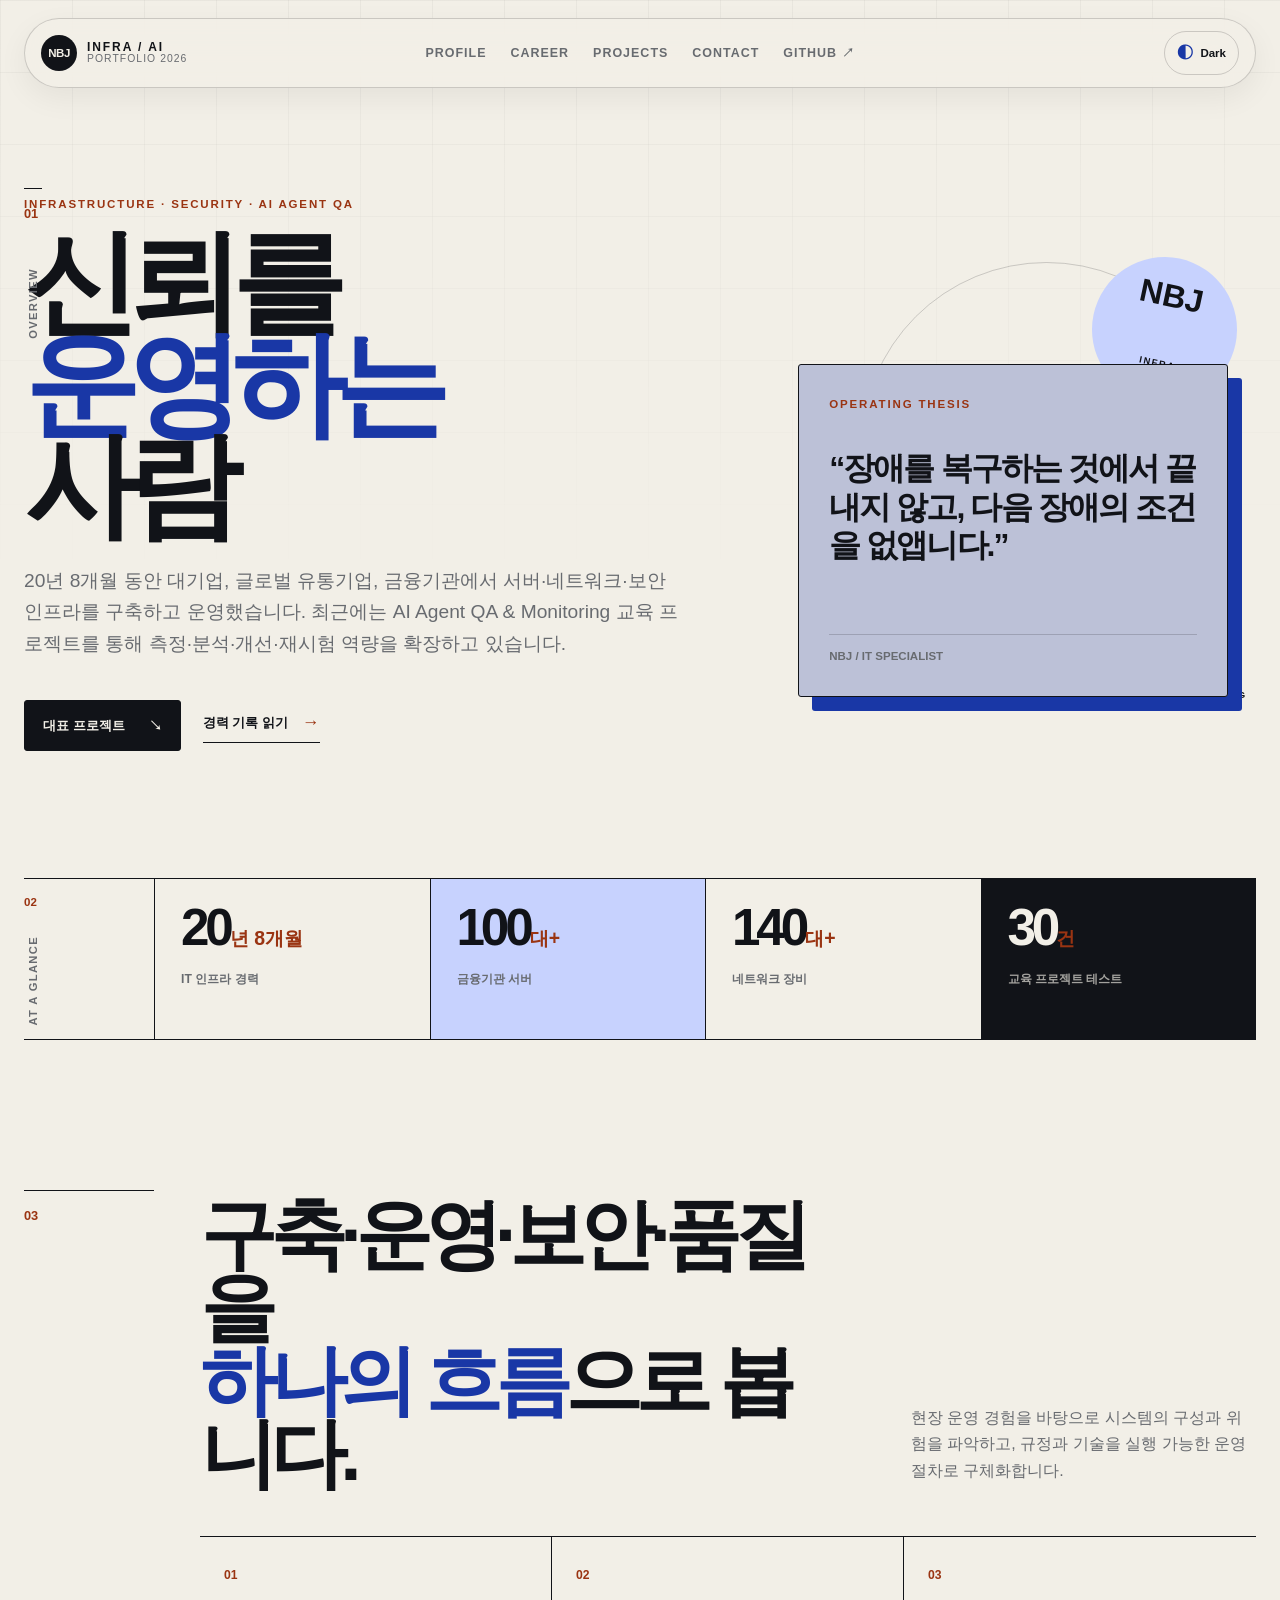
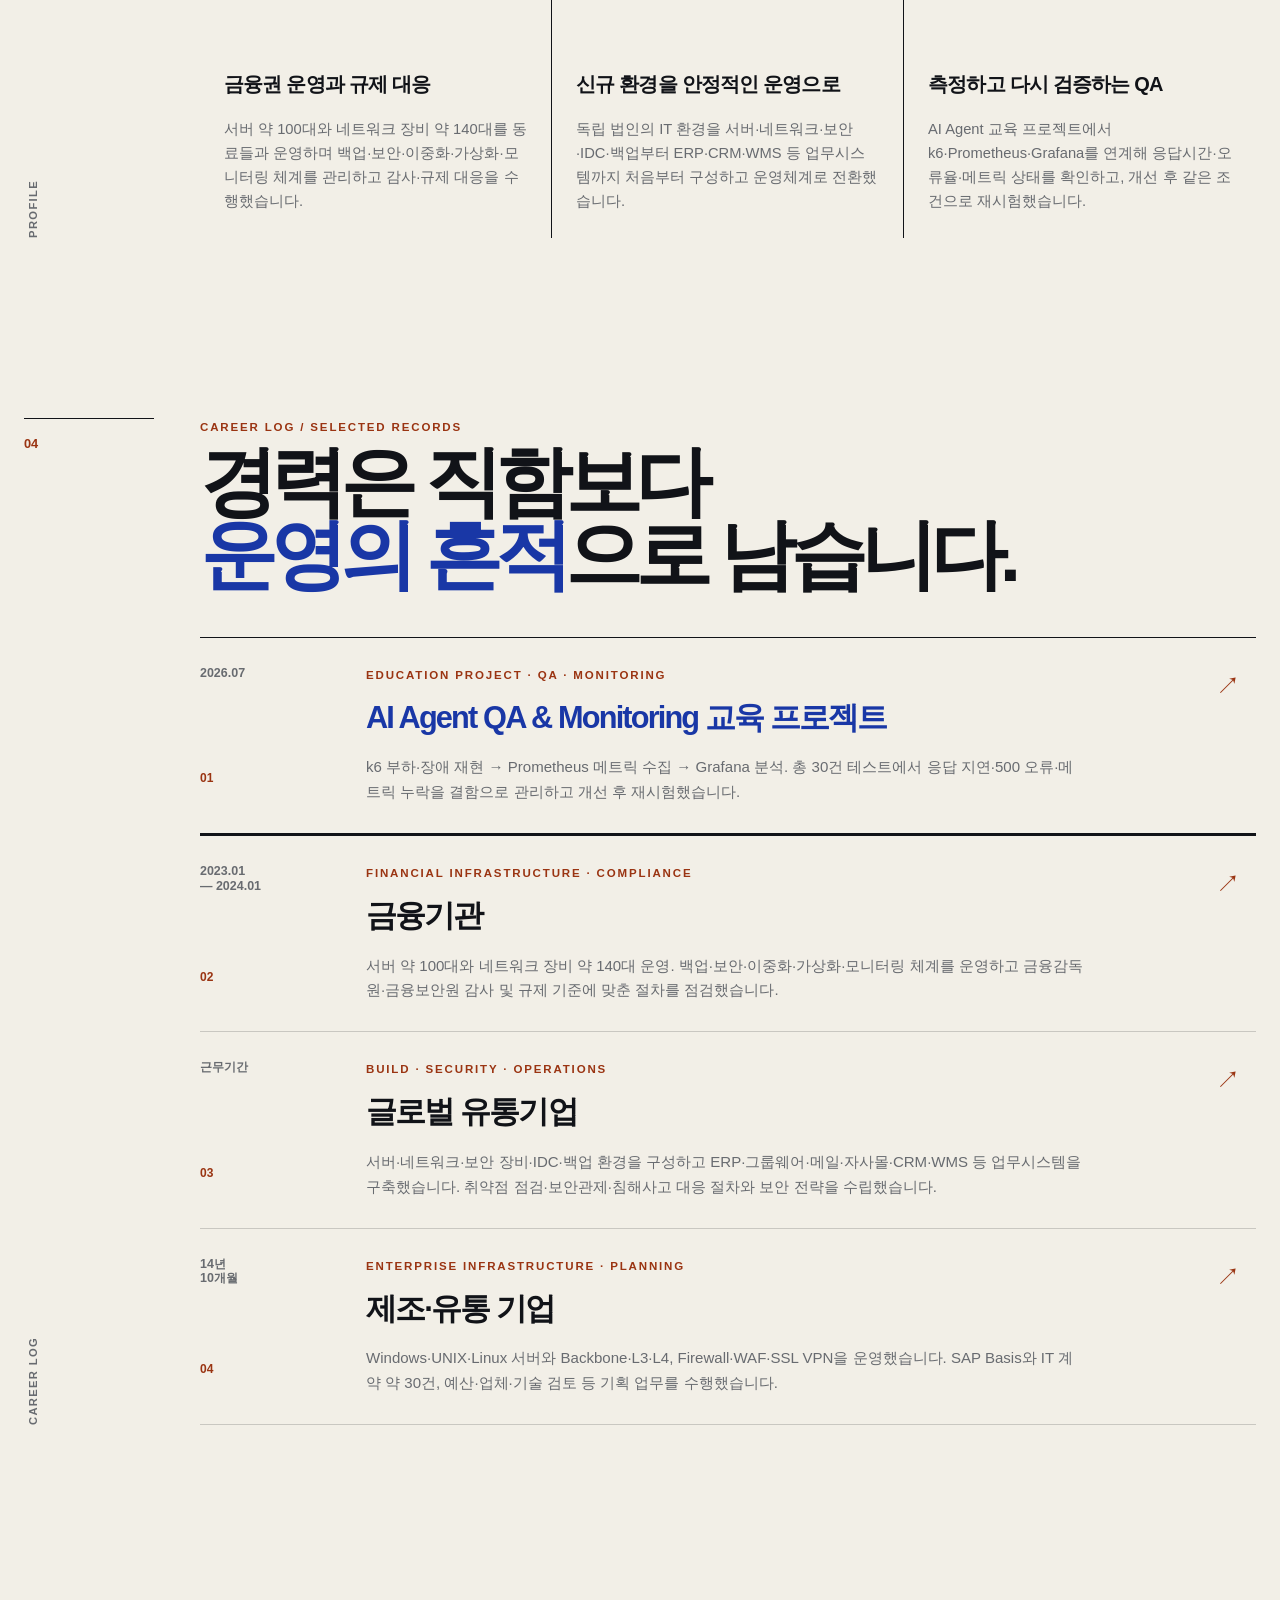
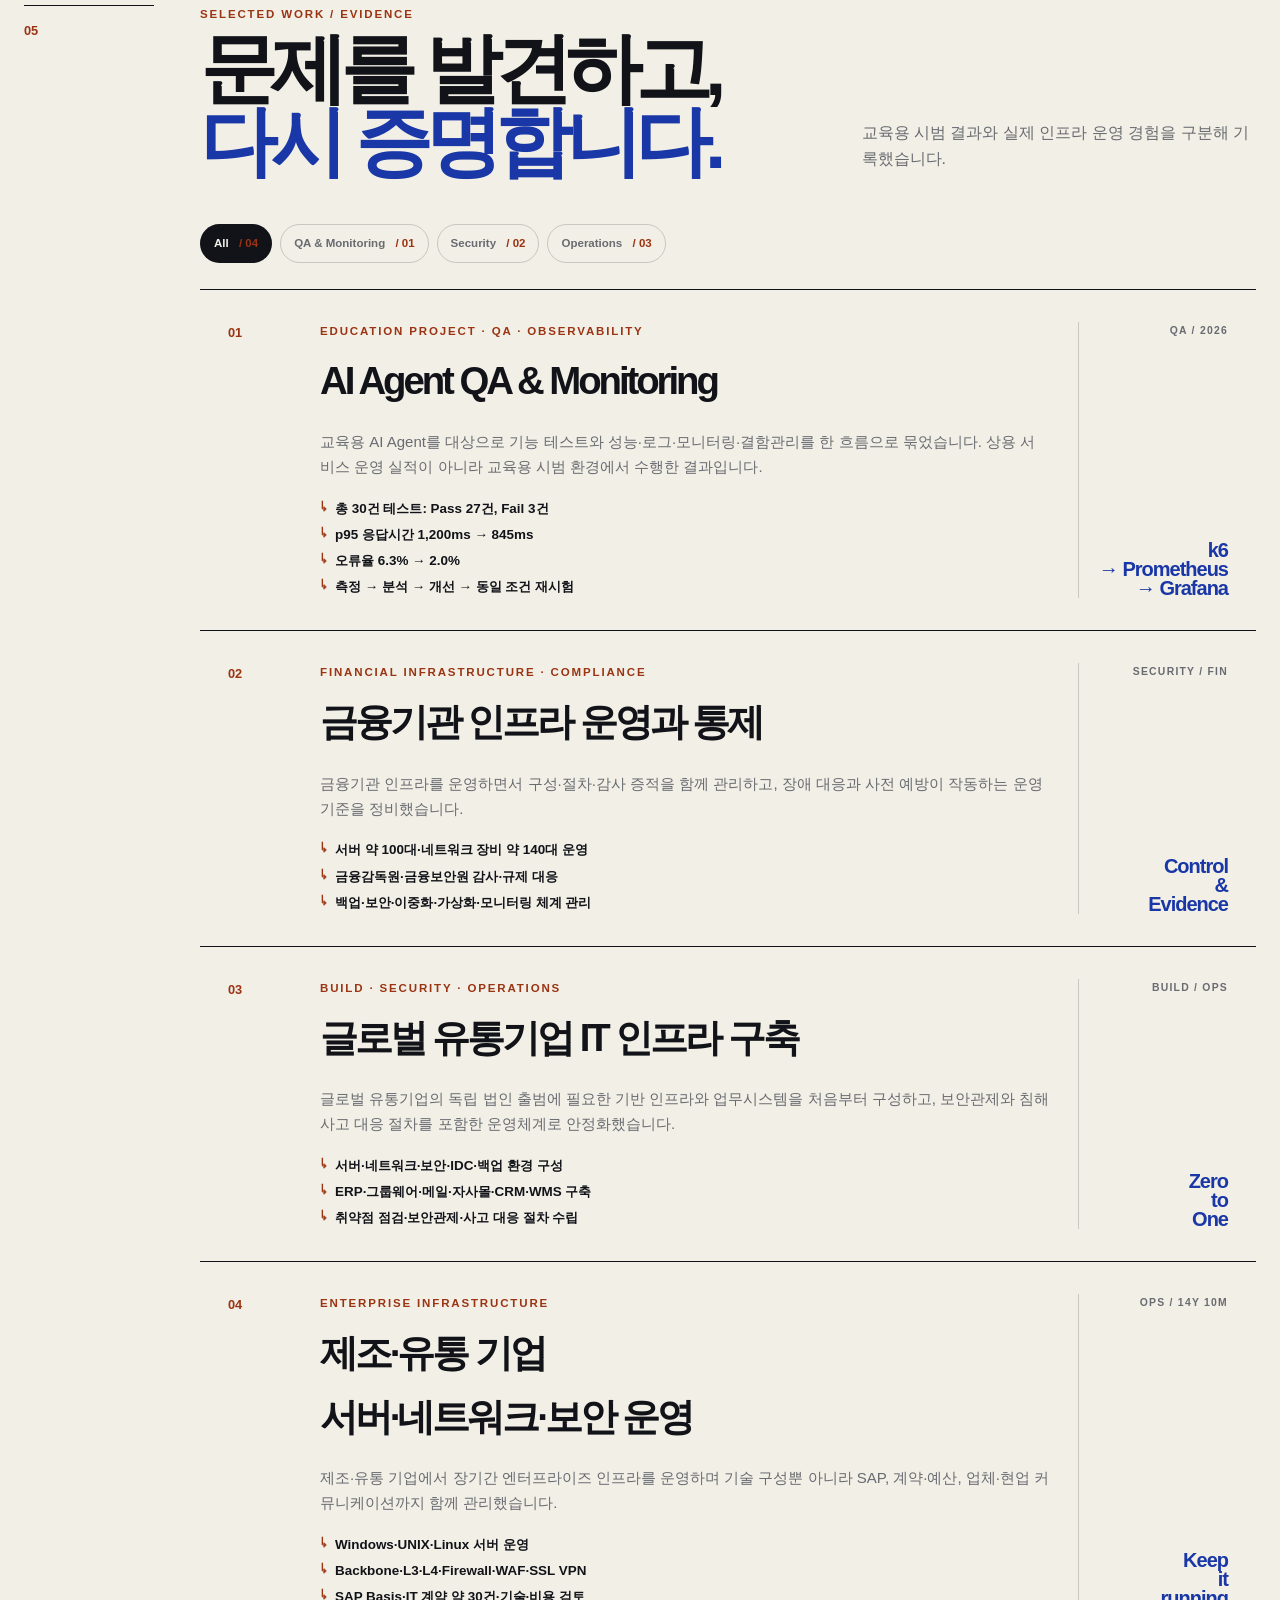
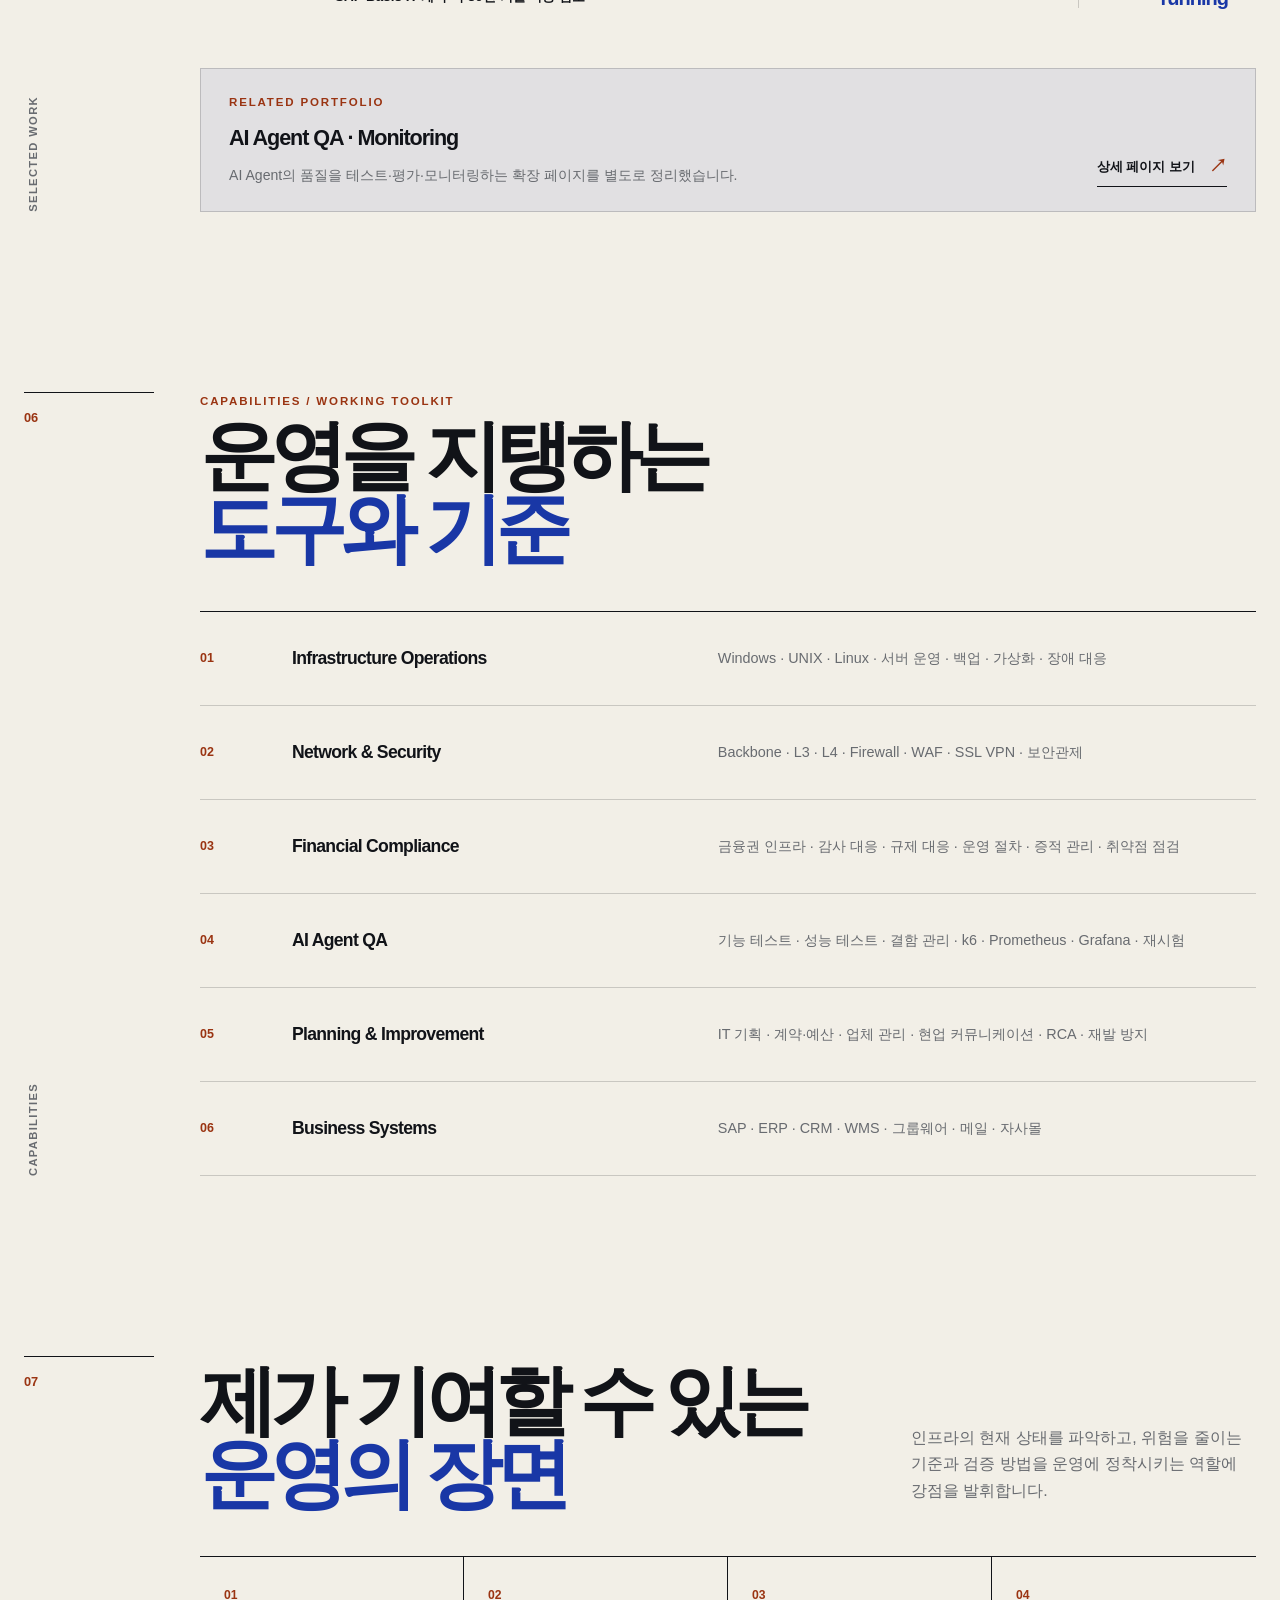
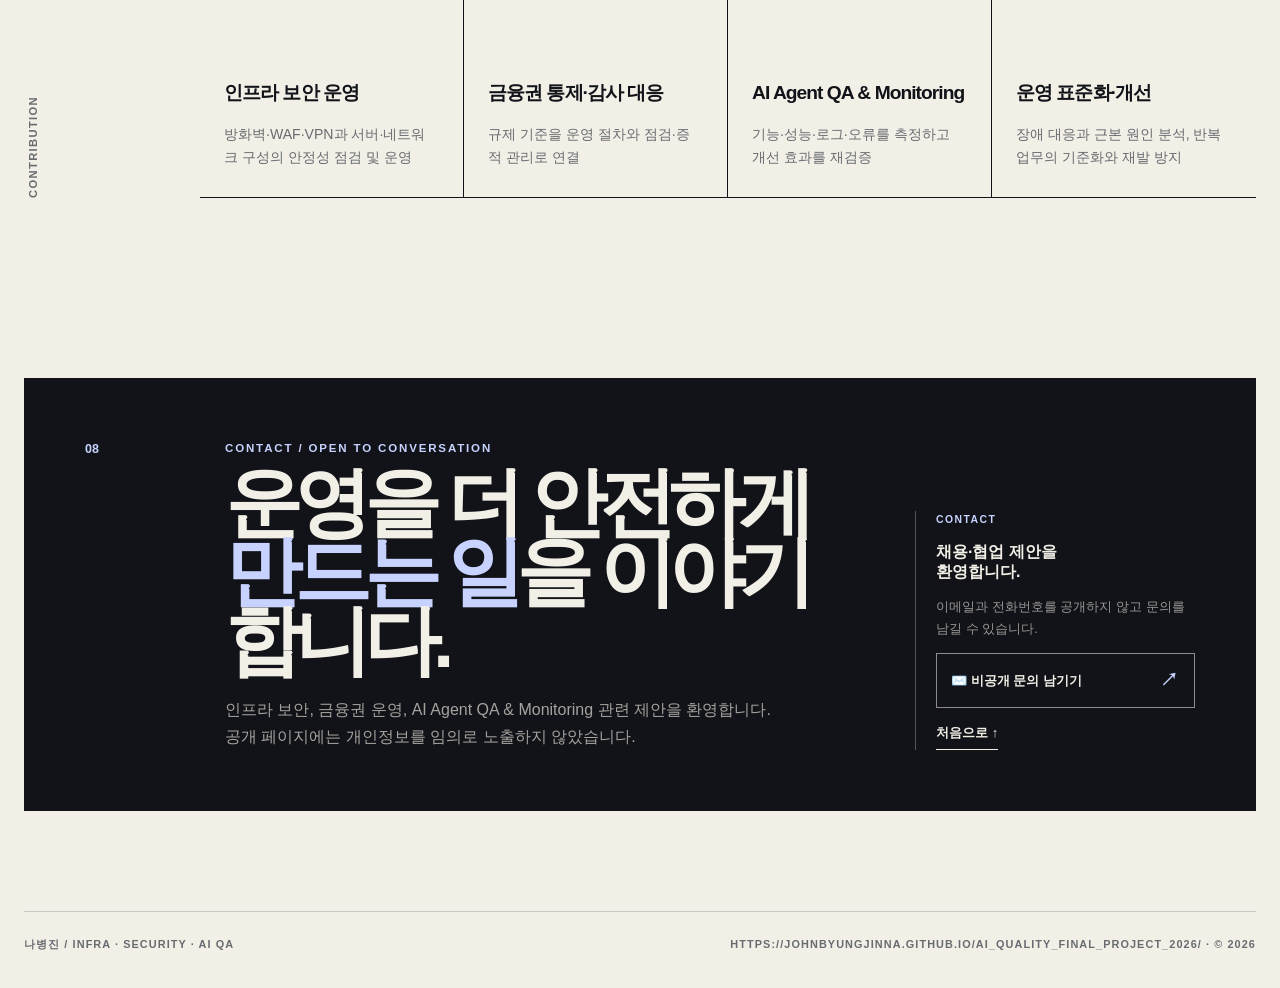
==== docs/index.html @ 5062a097 "Add AI QA framework portfolio page" ====
<!doctype html>
<html lang="ko">
  <head>
    <meta charset="utf-8" />
    <meta name="viewport" content="width=device-width, initial-scale=1" />
    <meta
      name="description"
      content="나병진의 금융권 인프라 보안, 서버·네트워크 운영, AI Agent QA & Monitoring 포트폴리오"
    />
    <meta name="theme-color" content="#f2efe7" />
    <title>나병진 — Infrastructure / Security / AI QA</title>
    <link rel="stylesheet" href="styles.css" />
    <script src="script.js?v=2" defer></script>
  </head>
  <body>
    <div class="cursor-grid" aria-hidden="true"></div>

    <header class="site-header">
      <a class="brand" href="#top" aria-label="맨 위로 이동">
        <span class="brand-mark">NBJ</span>
        <span class="brand-copy"><strong>INFRA / AI</strong><small>portfolio 2026</small></span>
      </a>
      <nav class="site-nav" aria-label="주요 메뉴">
        <a href="#profile">Profile</a>
        <a href="#career">Career</a>
        <a href="#projects">Projects</a>
        <a href="#contact">Contact</a>
        <a href="https://github.com/JohnByungjinNa/ai_quality_final_project_2026" target="_blank" rel="noreferrer">GitHub ↗</a>
      </nav>
      <button class="theme-toggle" type="button" aria-label="테마 전환" aria-pressed="false">
        <span class="theme-toggle__icon" aria-hidden="true">◐</span>
        <span class="theme-toggle__label">Theme</span>
      </button>
    </header>

    <main id="top">
      <section class="hero section-shell" aria-labelledby="hero-title">
        <div class="hero__rail"><span>01</span><p>Overview</p></div>
        <div class="hero__copy">
          <p class="overline">Infrastructure · Security · AI Agent QA</p>
          <h1 id="hero-title">신뢰를<br /><em>운영하는</em><br />사람</h1>
          <p class="hero__lead">
            20년 8개월 동안 대기업, 글로벌 유통기업, 금융기관에서 서버·네트워크·보안 인프라를
            구축하고 운영했습니다. 최근에는 AI Agent QA & Monitoring 교육 프로젝트를 통해
            측정·분석·개선·재시험 역량을 확장하고 있습니다.
          </p>
          <div class="hero__actions">
            <a class="button button--ink" href="#projects">대표 프로젝트 <span>↘</span></a>
            <a class="text-link" href="#career">경력 기록 읽기 <span>→</span></a>
          </div>
        </div>
        <div class="hero__visual" aria-label="프로필 요약">
          <div class="hero__stamp">NBJ<br /><span>INFRA<br />OPS</span></div>
          <div class="hero__thesis">
            <p class="overline">Operating thesis</p>
            <p class="thesis-quote">“장애를 복구하는 것에서 끝내지 않고, 다음 장애의 조건을 없앱니다.”</p>
            <div class="hero__signature"><span>NBJ / IT SPECIALIST</span></div>
          </div>
          <div class="hero__code-line"><span>STATUS</span><strong>OBSERVING / IMPROVING</strong></div>
        </div>
      </section>

      <section class="metric-band section-shell" aria-label="핵심 경력 지표">
        <div class="metric-band__intro"><span>02</span><p>At a glance</p></div>
        <div class="metric metric--wide"><strong>20<span>년 8개월</span></strong><p>IT 인프라 경력</p></div>
        <div class="metric metric--accent"><strong>100<span>대+</span></strong><p>금융기관 서버</p></div>
        <div class="metric"><strong>140<span>대+</span></strong><p>네트워크 장비</p></div>
        <div class="metric metric--dark"><strong>30<span>건</span></strong><p>교육 프로젝트 테스트</p></div>
      </section>

      <section id="profile" class="section-shell section-block profile-block">
        <div class="section-rail"><span>03</span><p>Profile</p></div>
        <div class="profile-block__content">
          <div class="section-heading section-heading--split">
            <h2>구축·운영·보안·품질을<br /><span>하나의 흐름</span>으로 봅니다.</h2>
            <p>
              현장 운영 경험을 바탕으로 시스템의 구성과 위험을 파악하고, 규정과 기술을 실행 가능한
              운영 절차로 구체화합니다.
            </p>
          </div>
          <div class="principles-grid">
            <article class="principle">
              <span class="principle__number">01</span>
              <h3>금융권 운영과 규제 대응</h3>
              <p>서버 약 100대와 네트워크 장비 약 140대를 동료들과 운영하며 백업·보안·이중화·가상화·모니터링 체계를 관리하고 감사·규제 대응을 수행했습니다.</p>
            </article>
            <article class="principle">
              <span class="principle__number">02</span>
              <h3>신규 환경을 안정적인 운영으로</h3>
              <p>독립 법인의 IT 환경을 서버·네트워크·보안·IDC·백업부터 ERP·CRM·WMS 등 업무시스템까지 처음부터 구성하고 운영체계로 전환했습니다.</p>
            </article>
            <article class="principle">
              <span class="principle__number">03</span>
              <h3>측정하고 다시 검증하는 QA</h3>
              <p>AI Agent 교육 프로젝트에서 k6·Prometheus·Grafana를 연계해 응답시간·오류율·메트릭 상태를 확인하고, 개선 후 같은 조건으로 재시험했습니다.</p>
            </article>
          </div>
        </div>
      </section>

      <section id="career" class="section-shell section-block career-block">
        <div class="section-rail"><span>04</span><p>Career log</p></div>
        <div class="career-block__content">
          <div class="section-heading">
            <p class="overline">Career log / selected records</p>
            <h2>경력은 직함보다<br /><span>운영의 흔적</span>으로 남습니다.</h2>
          </div>
          <div class="career-ledger">
            <article class="career-row career-row--featured">
              <div class="career-row__meta"><span>2026.07</span><b>01</b></div>
              <div class="career-row__body"><p class="row-label">Education project · QA · Monitoring</p><h3>AI Agent QA & Monitoring 교육 프로젝트</h3><p>k6 부하·장애 재현 → Prometheus 메트릭 수집 → Grafana 분석. 총 30건 테스트에서 응답 지연·500 오류·메트릭 누락을 결함으로 관리하고 개선 후 재시험했습니다.</p></div>
              <span class="row-arrow">↗</span>
            </article>
            <article class="career-row">
              <div class="career-row__meta"><span>2023.01<br />— 2024.01</span><b>02</b></div>
              <div class="career-row__body"><p class="row-label">Financial infrastructure · Compliance</p><h3>금융기관</h3><p>서버 약 100대와 네트워크 장비 약 140대 운영. 백업·보안·이중화·가상화·모니터링 체계를 운영하고 금융감독원·금융보안원 감사 및 규제 기준에 맞춘 절차를 점검했습니다.</p></div>
              <span class="row-arrow">↗</span>
            </article>
            <article class="career-row">
              <div class="career-row__meta"><span>근무기간</span><b>03</b></div>
              <div class="career-row__body"><p class="row-label">Build · Security · Operations</p><h3>글로벌 유통기업</h3><p>서버·네트워크·보안 장비·IDC·백업 환경을 구성하고 ERP·그룹웨어·메일·자사몰·CRM·WMS 등 업무시스템을 구축했습니다. 취약점 점검·보안관제·침해사고 대응 절차와 보안 전략을 수립했습니다.</p></div>
              <span class="row-arrow">↗</span>
            </article>
            <article class="career-row">
              <div class="career-row__meta"><span>14년<br />10개월</span><b>04</b></div>
              <div class="career-row__body"><p class="row-label">Enterprise infrastructure · Planning</p><h3>제조·유통 기업</h3><p>Windows·UNIX·Linux 서버와 Backbone·L3·L4, Firewall·WAF·SSL VPN을 운영했습니다. SAP Basis와 IT 계약 약 30건, 예산·업체·기술 검토 등 기획 업무를 수행했습니다.</p></div>
              <span class="row-arrow">↗</span>
            </article>
          </div>
        </div>
      </section>

      <section id="projects" class="section-shell section-block projects-block">
        <div class="section-rail"><span>05</span><p>Selected work</p></div>
        <div class="projects-block__content">
          <div class="section-heading section-heading--projects">
            <div><p class="overline">Selected work / evidence</p><h2>문제를 발견하고,<br /><span>다시 증명합니다.</span></h2></div>
            <p>교육용 시범 결과와 실제 인프라 운영 경험을 구분해 기록했습니다.</p>
          </div>
          <div class="project-filters" role="group" aria-label="프로젝트 필터">
            <button class="filter-button is-active" type="button" data-filter="all">All <span>/ 04</span></button>
            <button class="filter-button" type="button" data-filter="qa">QA & Monitoring <span>/ 01</span></button>
            <button class="filter-button" type="button" data-filter="security">Security <span>/ 02</span></button>
            <button class="filter-button" type="button" data-filter="operations">Operations <span>/ 03</span></button>
          </div>
          <div class="project-list">
            <article class="project project--hero" data-category="qa">
              <div class="project__number">01</div>
              <div class="project__main"><p class="row-label">Education project · QA · Observability</p><h3>AI Agent QA & Monitoring</h3><p>교육용 AI Agent를 대상으로 기능 테스트와 성능·로그·모니터링·결함관리를 한 흐름으로 묶었습니다. 상용 서비스 운영 실적이 아니라 교육용 시범 환경에서 수행한 결과입니다.</p><ul><li>총 30건 테스트: Pass 27건, Fail 3건</li><li>p95 응답시간 1,200ms → 845ms</li><li>오류율 6.3% → 2.0%</li><li>측정 → 분석 → 개선 → 동일 조건 재시험</li></ul></div>
              <div class="project__side"><span class="project__tag">QA / 2026</span><strong>k6<br />→ Prometheus<br />→ Grafana</strong></div>
            </article>
            <article class="project" data-category="security operations">
              <div class="project__number">02</div>
              <div class="project__main"><p class="row-label">Financial infrastructure · Compliance</p><h3>금융기관 인프라 운영과 통제</h3><p>금융기관 인프라를 운영하면서 구성·절차·감사 증적을 함께 관리하고, 장애 대응과 사전 예방이 작동하는 운영 기준을 정비했습니다.</p><ul><li>서버 약 100대·네트워크 장비 약 140대 운영</li><li>금융감독원·금융보안원 감사·규제 대응</li><li>백업·보안·이중화·가상화·모니터링 체계 관리</li></ul></div>
              <div class="project__side"><span class="project__tag">SECURITY / FIN</span><strong>Control<br />&<br />Evidence</strong></div>
            </article>
            <article class="project" data-category="security operations">
              <div class="project__number">03</div>
              <div class="project__main"><p class="row-label">Build · Security · Operations</p><h3>글로벌 유통기업 IT 인프라 구축</h3><p>글로벌 유통기업의 독립 법인 출범에 필요한 기반 인프라와 업무시스템을 처음부터 구성하고, 보안관제와 침해사고 대응 절차를 포함한 운영체계로 안정화했습니다.</p><ul><li>서버·네트워크·보안·IDC·백업 환경 구성</li><li>ERP·그룹웨어·메일·자사몰·CRM·WMS 구축</li><li>취약점 점검·보안관제·사고 대응 절차 수립</li></ul></div>
              <div class="project__side"><span class="project__tag">BUILD / OPS</span><strong>Zero<br />to<br />One</strong></div>
            </article>
            <article class="project" data-category="operations">
              <div class="project__number">04</div>
              <div class="project__main"><p class="row-label">Enterprise infrastructure</p><h3>제조·유통 기업<br />서버·네트워크·보안 운영</h3><p>제조·유통 기업에서 장기간 엔터프라이즈 인프라를 운영하며 기술 구성뿐 아니라 SAP, 계약·예산, 업체·현업 커뮤니케이션까지 함께 관리했습니다.</p><ul><li>Windows·UNIX·Linux 서버 운영</li><li>Backbone·L3·L4·Firewall·WAF·SSL VPN</li><li>SAP Basis·IT 계약 약 30건·기술·비용 검토</li></ul></div>
              <div class="project__side"><span class="project__tag">OPS / 14Y 10M</span><strong>Keep<br />it<br />running</strong></div>
            </article>
          </div>
          <p class="filter-empty" hidden>선택한 분류의 프로젝트가 없습니다.</p>
          <div class="related-portfolio">
            <div><p class="overline">Related portfolio</p><h3>AI Agent QA · Monitoring</h3><p>AI Agent의 품질을 테스트·평가·모니터링하는 확장 페이지를 별도로 정리했습니다.</p></div>
            <a class="text-link" href="https://johnbyungjinna.github.io/ai_quality_final_project_2026/ai-qa-github-pages/" target="_blank" rel="noreferrer">상세 페이지 보기 <span>↗</span></a>
          </div>
        </div>
      </section>

      <section class="section-shell section-block capability-block">
        <div class="section-rail"><span>06</span><p>Capabilities</p></div>
        <div class="capability-block__content">
          <div class="section-heading"><p class="overline">Capabilities / working toolkit</p><h2>운영을 지탱하는<br /><span>도구와 기준</span></h2></div>
          <div class="capability-table">
            <div class="capability-row"><span>01</span><h3>Infrastructure Operations</h3><p>Windows · UNIX · Linux · 서버 운영 · 백업 · 가상화 · 장애 대응</p></div>
            <div class="capability-row"><span>02</span><h3>Network & Security</h3><p>Backbone · L3 · L4 · Firewall · WAF · SSL VPN · 보안관제</p></div>
            <div class="capability-row"><span>03</span><h3>Financial Compliance</h3><p>금융권 인프라 · 감사 대응 · 규제 대응 · 운영 절차 · 증적 관리 · 취약점 점검</p></div>
            <div class="capability-row"><span>04</span><h3>AI Agent QA</h3><p>기능 테스트 · 성능 테스트 · 결함 관리 · k6 · Prometheus · Grafana · 재시험</p></div>
            <div class="capability-row"><span>05</span><h3>Planning & Improvement</h3><p>IT 기획 · 계약·예산 · 업체 관리 · 현업 커뮤니케이션 · RCA · 재발 방지</p></div>
            <div class="capability-row"><span>06</span><h3>Business Systems</h3><p>SAP · ERP · CRM · WMS · 그룹웨어 · 메일 · 자사몰</p></div>
          </div>
        </div>
      </section>

      <section class="section-shell section-block roles-block">
        <div class="section-rail"><span>07</span><p>Contribution</p></div>
        <div class="roles-block__content">
          <div class="section-heading section-heading--split"><h2>제가 기여할 수 있는<br /><span>운영의 장면</span></h2><p>인프라의 현재 상태를 파악하고, 위험을 줄이는 기준과 검증 방법을 운영에 정착시키는 역할에 강점을 발휘합니다.</p></div>
          <div class="role-grid"><article><span>01</span><h3>인프라 보안 운영</h3><p>방화벽·WAF·VPN과 서버·네트워크 구성의 안정성 점검 및 운영</p></article><article><span>02</span><h3>금융권 통제·감사 대응</h3><p>규제 기준을 운영 절차와 점검·증적 관리로 연결</p></article><article><span>03</span><h3>AI Agent QA & Monitoring</h3><p>기능·성능·로그·오류를 측정하고 개선 효과를 재검증</p></article><article><span>04</span><h3>운영 표준화·개선</h3><p>장애 대응과 근본 원인 분석, 반복 업무의 기준화와 재발 방지</p></article></div>
        </div>
      </section>

      <section id="contact" class="section-shell contact-block">
        <div class="contact-block__index">08</div>
        <div><p class="overline">Contact / open to conversation</p><h2>운영을 더 안전하게<br /><em>만드는 일</em>을 이야기합니다.</h2><p>인프라 보안, 금융권 운영, AI Agent QA & Monitoring 관련 제안을 환영합니다. 공개 페이지에는 개인정보를 임의로 노출하지 않았습니다.</p></div>
        <div class="contact-block__note"><span>CONTACT</span><strong>채용·협업 제안을<br />환영합니다.</strong><p>이메일과 전화번호를 공개하지 않고 문의를 남길 수 있습니다.</p><a class="contact-form-button" href="https://forms.gle/yvzx17WE3JHssBXV6" target="_blank" rel="noreferrer">✉️ 비공개 문의 남기기 <span>↗</span></a><a class="text-link" href="#top">처음으로 ↑</a></div>
      </section>
    </main>

    <footer class="site-footer"><span>나병진 / INFRA · SECURITY · AI QA</span><span><a href="https://johnbyungjinna.github.io/ai_quality_final_project_2026/">https://johnbyungjinna.github.io/ai_quality_final_project_2026/</a> · © 2026</span></footer>
  </body>
</html>
---- docs/styles.css ----
:root {
  color-scheme: light;
  --paper: #f2efe7;
  --paper-2: #e6e1d5;
  --ink: #111318;
  --muted: #686b70;
  --line: rgba(17, 19, 24, 0.18);
  --soft-line: rgba(17, 19, 24, 0.1);
  --lime: #c7d2fe;
  --blue: #1937a6;
  --coral: #9a3412;
  --shadow: 0 24px 60px rgba(29, 28, 21, 0.1);
}

:root[data-theme="dark"] {
  color-scheme: dark;
  --paper: #11151a;
  --paper-2: #1b2028;
  --ink: #f4f1e8;
  --muted: #a8abb2;
  --line: rgba(244, 241, 232, 0.22);
  --soft-line: rgba(244, 241, 232, 0.11);
  --lime: #b8c4ff;
  --blue: #9aa8ff;
  --coral: #ff9a83;
  --shadow: 0 24px 60px rgba(0, 0, 0, 0.28);
}

* { box-sizing: border-box; }
html { scroll-behavior: smooth; }
[id] { scroll-margin-top: 110px; }
body {
  min-width: 320px;
  margin: 0;
  overflow-x: hidden;
  background: var(--paper);
  color: var(--ink);
  font-family: "Pretendard", "Noto Sans KR", "Segoe UI", Arial, sans-serif;
  line-height: 1.65;
  transition: background 0.25s ease, color 0.25s ease;
}
body::before {
  position: fixed;
  inset: 0;
  z-index: -2;
  pointer-events: none;
  content: "";
  opacity: 0.32;
  background-image: radial-gradient(rgba(17, 19, 24, 0.22) 0.7px, transparent 0.7px);
  background-size: 8px 8px;
  mix-blend-mode: multiply;
}
:root[data-theme="dark"] body::before { opacity: 0.08; mix-blend-mode: screen; }
a { color: inherit; text-decoration: none; }
button { font: inherit; }

.cursor-grid {
  position: fixed;
  inset: 0;
  z-index: -1;
  pointer-events: none;
  background: linear-gradient(var(--soft-line) 1px, transparent 1px), linear-gradient(90deg, var(--soft-line) 1px, transparent 1px);
  background-size: 72px 72px;
  mask-image: linear-gradient(to bottom, rgba(0, 0, 0, 0.4), transparent 65%);
}
.site-header {
  position: sticky;
  top: 0;
  z-index: 20;
  display: grid;
  grid-template-columns: 1fr auto 1fr;
  align-items: center;
  width: min(1440px, calc(100% - 48px));
  margin: 18px auto 0;
  padding: 12px 16px;
  border: 1px solid var(--line);
  border-radius: 999px;
  background: color-mix(in srgb, var(--paper) 85%, transparent);
  box-shadow: 0 10px 30px rgba(17, 19, 24, 0.06);
  backdrop-filter: blur(18px);
}
.brand { display: inline-flex; align-items: center; gap: 10px; width: max-content; }
.brand-mark { display: grid; place-items: center; width: 36px; height: 36px; border-radius: 50%; background: var(--ink); color: var(--paper); font-size: 0.72rem; font-weight: 900; letter-spacing: -0.04em; }
.brand-copy { display: grid; gap: 0; line-height: 1.05; }
.brand-copy strong { font-size: 0.75rem; letter-spacing: 0.16em; }
.brand-copy small { color: var(--muted); font-size: 0.65rem; letter-spacing: 0.1em; text-transform: uppercase; }
.site-nav { display: flex; gap: 24px; color: var(--muted); font-size: 0.78rem; font-weight: 700; letter-spacing: 0.08em; text-transform: uppercase; }
.site-nav a { position: relative; padding: 7px 0; }
.site-nav a::after { position: absolute; right: 0; bottom: 0; left: 0; height: 2px; content: ""; background: var(--coral); transform: scaleX(0); transform-origin: right; transition: transform 0.2s ease; }
.site-nav a:hover::after, .site-nav a.is-current::after { transform: scaleX(1); transform-origin: left; }
.theme-toggle { justify-self: end; display: inline-flex; align-items: center; gap: 7px; padding: 8px 12px; border: 1px solid var(--line); border-radius: 999px; background: transparent; color: var(--ink); cursor: pointer; font-size: 0.72rem; font-weight: 800; }
.theme-toggle__icon { color: var(--blue); font-size: 1rem; }

.section-shell { width: min(1240px, calc(100% - 48px)); margin: 0 auto; }
.hero { position: relative; display: grid; grid-template-columns: minmax(0, 1.15fr) minmax(320px, 0.85fr); gap: 7vw; align-items: center; min-height: 790px; padding: 100px 0 120px; }
.hero__rail { position: absolute; top: 100px; left: 0; display: flex; flex-direction: column; justify-content: space-between; min-height: 150px; border-top: 1px solid var(--ink); padding-top: 14px; color: var(--muted); z-index: 2; }
.hero__rail span { color: var(--coral); font-size: 0.8rem; font-weight: 900; }
.hero__rail p { margin: 0; font-size: 0.7rem; font-weight: 800; letter-spacing: 0.12em; text-transform: uppercase; writing-mode: vertical-rl; transform: rotate(180deg); }
.hero__copy, .hero__visual { position: relative; z-index: 1; }
.overline, .row-label { margin: 0; color: var(--coral); font-size: 0.72rem; font-weight: 900; letter-spacing: 0.16em; text-transform: uppercase; }
.hero h1 { max-width: 720px; margin: 18px 0 28px; font-size: clamp(4rem, 9vw, 8.8rem); font-weight: 900; line-height: 0.88; letter-spacing: -0.1em; }
.hero h1 em, h2 span { color: var(--blue); font-style: normal; }
.hero__lead { max-width: 660px; margin: 0; color: var(--muted); font-size: clamp(1rem, 1.5vw, 1.2rem); }
.hero__actions { display: flex; flex-wrap: wrap; align-items: center; gap: 22px; margin-top: 40px; }
.button { display: inline-flex; align-items: center; gap: 24px; padding: 14px 18px; border: 1px solid var(--ink); border-radius: 3px; font-size: 0.82rem; font-weight: 900; transition: transform 0.2s ease, box-shadow 0.2s ease; }
.button:hover { transform: translate(-3px, -3px); box-shadow: 5px 5px 0 var(--coral); }
.button--ink { background: var(--ink); color: var(--paper); }
.text-link { display: inline-flex; align-items: center; gap: 14px; border-bottom: 1px solid var(--ink); padding-bottom: 5px; font-size: 0.82rem; font-weight: 800; }
.text-link span { color: var(--coral); font-size: 1.1rem; transition: transform 0.2s ease; }
.text-link:hover span { transform: translateX(4px); }
.hero__visual { display: grid; align-content: center; min-height: 480px; }
.hero__visual::before { position: absolute; top: 6%; right: 5%; width: 76%; aspect-ratio: 1; border: 1px solid var(--line); border-radius: 50%; content: ""; }
.hero__visual::after { position: absolute; right: 25%; bottom: 10%; width: 20px; height: 20px; border-radius: 50%; content: ""; background: var(--coral); box-shadow: 0 0 0 12px color-mix(in srgb, var(--coral) 16%, transparent); }
.hero__stamp { position: absolute; top: 5%; right: 4%; z-index: 1; display: grid; place-items: center; width: 145px; height: 145px; border-radius: 50%; background: var(--lime); color: var(--ink); font-size: 2rem; font-weight: 900; line-height: 0.8; text-align: center; transform: rotate(12deg); }
.hero__stamp span { font-size: 0.58rem; letter-spacing: 0.18em; }
.hero__thesis { position: relative; z-index: 2; width: min(100%, 430px); margin: 115px auto 0; padding: 30px; border: 1px solid var(--ink); border-radius: 3px; background: color-mix(in srgb, var(--paper) 75%, var(--blue)); box-shadow: 14px 14px 0 var(--blue); }
.thesis-quote { margin: 35px 0 70px; font-size: clamp(1.4rem, 3vw, 2rem); font-weight: 900; line-height: 1.2; letter-spacing: -0.06em; }
.hero__signature { display: flex; justify-content: space-between; border-top: 1px solid var(--line); padding-top: 12px; color: var(--muted); font-size: 0.72rem; font-weight: 800; }
.hero__code-line { position: absolute; right: 2%; bottom: 2%; display: flex; gap: 12px; color: var(--muted); font-size: 0.62rem; letter-spacing: 0.12em; }
.hero__code-line strong { color: var(--ink); }

.metric-band { display: grid; grid-template-columns: 130px repeat(4, 1fr); gap: 1px; border-top: 1px solid var(--ink); border-bottom: 1px solid var(--ink); background: var(--ink); }
.metric, .metric-band__intro { min-height: 160px; padding: 26px; background: var(--paper); }
.metric-band__intro { display: flex; flex-direction: column; justify-content: space-between; align-items: flex-start; padding: 14px 0; color: var(--muted); }
.metric-band__intro span { color: var(--coral); font-size: 0.72rem; font-weight: 900; }
.metric-band__intro p { margin: 0; font-size: 0.7rem; font-weight: 800; letter-spacing: 0.12em; text-transform: uppercase; writing-mode: vertical-rl; transform: rotate(180deg); }
.metric strong { display: block; font-size: clamp(2.4rem, 4vw, 4rem); font-weight: 900; line-height: 0.9; letter-spacing: -0.08em; }
.metric strong span { color: var(--coral); font-size: 0.38em; letter-spacing: 0; }
.metric p { margin: 18px 0 0; color: var(--muted); font-size: 0.76rem; font-weight: 800; }
.metric--accent { background: var(--lime); }
.metric--dark { background: var(--ink); color: var(--paper); }
.metric--dark p { color: color-mix(in srgb, var(--paper) 65%, transparent); }

.section-block { display: grid; grid-template-columns: 130px 1fr; gap: 46px; padding-top: 150px; }
.section-rail { display: flex; flex-direction: column; justify-content: space-between; min-height: 150px; border-top: 1px solid var(--ink); padding-top: 14px; color: var(--muted); }
.section-rail span { color: var(--coral); font-size: 0.8rem; font-weight: 900; }
.section-rail p { margin: 0; font-size: 0.7rem; font-weight: 800; letter-spacing: 0.12em; text-transform: uppercase; writing-mode: vertical-rl; transform: rotate(180deg); }
.section-heading { margin-bottom: 46px; }
.section-heading h2 { max-width: 820px; margin: 8px 0 0; font-size: clamp(3rem, 6vw, 6rem); font-weight: 900; line-height: 0.95; letter-spacing: -0.09em; }
.section-heading p:not(.overline) { max-width: 450px; margin: 0; color: var(--muted); }
.section-heading--split { display: grid; grid-template-columns: 1.3fr 0.7fr; gap: 70px; align-items: end; }
.section-heading--split p { padding-bottom: 6px; }
.principles-grid { display: grid; grid-template-columns: repeat(3, 1fr); border-top: 1px solid var(--ink); }
.principle { min-height: 300px; padding: 24px; border-right: 1px solid var(--ink); }
.principle:last-child { border-right: 0; }
.principle__number { color: var(--coral); font-size: 0.76rem; font-weight: 900; }
.principle h3 { margin: 80px 0 16px; font-size: 1.25rem; letter-spacing: -0.04em; }
.principle p { margin: 0; color: var(--muted); font-size: 0.92rem; }

.career-block { padding-top: 180px; }
.career-ledger { border-top: 1px solid var(--ink); }
.career-row { display: grid; grid-template-columns: 130px 1fr 40px; gap: 36px; align-items: start; min-height: 180px; padding: 28px 0; border-bottom: 1px solid var(--line); transition: padding 0.25s ease, background 0.25s ease; }
.career-row:hover { padding-right: 18px; padding-left: 18px; background: color-mix(in srgb, var(--lime) 22%, transparent); }
.career-row__meta { display: flex; flex-direction: column; justify-content: space-between; min-height: 120px; color: var(--muted); font-size: 0.78rem; font-weight: 800; line-height: 1.2; }
.career-row__meta b { color: var(--coral); font-size: 0.75rem; }
.career-row__body h3 { margin: 8px 0 12px; font-size: clamp(1.45rem, 2.4vw, 2.2rem); letter-spacing: -0.06em; }
.career-row__body > p:last-child { max-width: 720px; margin: 0; color: var(--muted); font-size: 0.94rem; }
.row-arrow { color: var(--coral); font-size: 1.5rem; }
.career-row--featured { border-bottom: 3px solid var(--ink); }
.career-row--featured .career-row__body h3 { color: var(--blue); }

.projects-block { padding-top: 180px; }
.section-heading--projects { display: grid; grid-template-columns: 1.2fr 0.8fr; gap: 70px; align-items: end; }
.section-heading--projects > p { padding-bottom: 5px; }
.project-filters { display: flex; flex-wrap: wrap; gap: 8px; margin-bottom: 26px; }
.filter-button { padding: 9px 13px; border: 1px solid var(--line); border-radius: 999px; background: transparent; color: var(--muted); cursor: pointer; font-size: 0.72rem; font-weight: 900; transition: background 0.2s ease, color 0.2s ease; }
.filter-button:focus-visible { outline: 3px solid var(--blue); outline-offset: 4px; }
.filter-button span { margin-left: 7px; color: var(--coral); }
.filter-button.is-active, .filter-button:hover { background: var(--ink); color: var(--paper); }
.project-list { display: grid; gap: 1px; border-top: 1px solid var(--ink); background: var(--ink); }
.project { display: grid; grid-template-columns: 64px minmax(0, 1fr) 150px; gap: 28px; min-height: 270px; padding: 32px 28px; background: var(--paper); transition: opacity 0.2s ease, transform 0.2s ease; }
.project[hidden] { display: none; }
.project__number { color: var(--coral); font-size: 0.8rem; font-weight: 900; }
.project__main h3 { margin: 8px 0 18px; font-size: clamp(1.8rem, 3vw, 3rem); letter-spacing: -0.08em; }
.project__main > p:not(.row-label) { max-width: 730px; margin: 0 0 18px; color: var(--muted); font-size: 0.94rem; }
.project__main ul { display: grid; gap: 4px; margin: 0; padding: 0; list-style: none; color: var(--ink); font-size: 0.84rem; font-weight: 700; }
.project__main li::before { margin-right: 8px; color: var(--coral); content: "↳"; }
.project__side { display: flex; flex-direction: column; justify-content: space-between; align-items: flex-end; border-left: 1px solid var(--line); padding-left: 18px; text-align: right; }
.project__tag { color: var(--muted); font-size: 0.65rem; font-weight: 900; letter-spacing: 0.12em; }
.project__side strong { color: var(--blue); font-size: 1.25rem; line-height: 0.95; letter-spacing: -0.05em; }
.project--hero { background: var(--paper); }
.project--hero .project__side strong { color: var(--blue); }
.filter-empty { margin: 24px 0 0; color: var(--muted); }
.related-portfolio { display: flex; justify-content: space-between; align-items: end; gap: 28px; margin-top: 28px; padding: 24px 28px; border: 1px solid var(--line); background: color-mix(in srgb, var(--blue) 8%, var(--paper)); }
.related-portfolio h3 { margin: 8px 0 8px; font-size: 1.35rem; letter-spacing: -0.05em; }
.related-portfolio p:not(.overline) { max-width: 560px; margin: 0; color: var(--muted); font-size: 0.88rem; }
.related-portfolio .text-link { flex: 0 0 auto; }

.capability-block { padding-top: 180px; }
.capability-table { border-top: 1px solid var(--ink); }
.capability-row { display: grid; grid-template-columns: 64px 0.85fr 1.15fr; gap: 28px; align-items: center; min-height: 94px; border-bottom: 1px solid var(--line); }
.capability-row > span { color: var(--coral); font-size: 0.78rem; font-weight: 900; }
.capability-row h3 { margin: 0; font-size: 1.1rem; letter-spacing: -0.04em; }
.capability-row p { margin: 0; color: var(--muted); font-size: 0.9rem; }
.roles-block { padding-top: 180px; padding-bottom: 180px; }
.role-grid { display: grid; grid-template-columns: repeat(4, 1fr); border-top: 1px solid var(--ink); border-bottom: 1px solid var(--ink); }
.role-grid article { min-height: 240px; padding: 24px; border-right: 1px solid var(--ink); }
.role-grid article:last-child { border-right: 0; }
.role-grid article > span { color: var(--coral); font-size: 0.76rem; font-weight: 900; }
.role-grid h3 { margin: 70px 0 14px; font-size: 1.2rem; letter-spacing: -0.05em; }
.role-grid p { margin: 0; color: var(--muted); font-size: 0.88rem; }

.contact-block { display: grid; grid-template-columns: 100px 1fr 280px; gap: 40px; align-items: end; margin-bottom: 100px; padding: 60px; border: 1px solid var(--ink); background: var(--ink); color: var(--paper); }
.contact-block__index { align-self: start; color: var(--lime); font-size: 0.78rem; font-weight: 900; }
.contact-block h2 { margin: 10px 0 22px; font-size: clamp(2.8rem, 6vw, 6.6rem); font-weight: 900; line-height: 0.9; letter-spacing: -0.1em; }
.contact-block h2 em { color: var(--lime); font-style: normal; }
.contact-block > div:nth-child(2) > p:last-child { max-width: 560px; margin: 0; color: color-mix(in srgb, var(--paper) 65%, transparent); }
.contact-block .overline { color: var(--lime); }
.contact-block__note { display: grid; gap: 14px; border-left: 1px solid color-mix(in srgb, var(--paper) 30%, transparent); padding-left: 20px; }
.contact-block__note span { color: var(--lime); font-size: 0.65rem; font-weight: 900; letter-spacing: 0.14em; }
.contact-block__note strong { font-size: 1rem; line-height: 1.25; }
.contact-form-button { display: inline-flex; align-items: center; justify-content: space-between; gap: 18px; width: 100%; padding: 12px 14px; border: 1px solid color-mix(in srgb, var(--paper) 55%, transparent); color: var(--paper); font-size: 0.82rem; font-weight: 900; transition: background 0.2s ease, color 0.2s ease; }
.contact-form-button:hover { background: var(--lime); color: var(--ink); }
.contact-form-button span { color: var(--lime); font-size: 1.1rem; }
.contact-form-button:hover span { color: var(--ink); }
.contact-block__note p { margin: 0; color: color-mix(in srgb, var(--paper) 60%, transparent); font-size: 0.82rem; }
.contact-block .text-link { width: max-content; border-color: var(--paper); }
.site-footer { display: flex; justify-content: space-between; width: min(1240px, calc(100% - 48px)); margin: 0 auto; padding: 24px 0 34px; border-top: 1px solid var(--line); color: var(--muted); font-size: 0.68rem; font-weight: 800; letter-spacing: 0.1em; text-transform: uppercase; }
.site-footer a { color: inherit; overflow-wrap: anywhere; }
.site-footer a:hover { color: var(--ink); }

@media (max-width: 980px) {
  .site-header { grid-template-columns: 1fr auto; }
  .site-nav { display: none; }
  .hero { grid-template-columns: 1fr; gap: 40px; min-height: auto; padding-top: 100px; }
  .hero__visual { min-height: 420px; }
  .hero__code-line { position: static; justify-content: flex-start; flex-wrap: wrap; margin-top: 22px; }
  .metric-band { grid-template-columns: repeat(2, 1fr); }
  .metric-band__intro { grid-column: span 2; min-height: 90px; padding: 18px; }
  .metric-band__intro p { writing-mode: horizontal-tb; transform: none; }
  .section-heading--split, .section-heading--projects { grid-template-columns: 1fr; gap: 22px; }
  .principles-grid { grid-template-columns: 1fr; }
  .principle { min-height: auto; border-right: 0; border-bottom: 1px solid var(--ink); }
  .principle:last-child { border-bottom: 0; }
  .principle h3 { margin-top: 35px; }
  .project { grid-template-columns: 45px minmax(0, 1fr); }
  .project__side { display: none; }
  .capability-row { grid-template-columns: 45px 1fr; gap: 18px; padding: 18px 0; }
  .capability-row p { grid-column: 2; }
  .role-grid { grid-template-columns: repeat(2, 1fr); }
  .role-grid article:nth-child(2) { border-right: 0; }
  .role-grid article:nth-child(-n + 2) { border-bottom: 1px solid var(--ink); }
  .contact-block { grid-template-columns: 50px 1fr; }
  .contact-block__note { grid-column: 2; }
}
@media (max-width: 620px) {
  .site-header, .section-shell, .site-footer { width: min(100% - 28px, 1240px); }
  .site-header { margin-top: 10px; }
  .brand-copy small { display: none; }
  .theme-toggle__label { display: none; }
  .hero { padding: 80px 0 90px; }
  .hero__rail { top: 65px; left: 0; min-height: auto; flex-direction: row; align-items: center; gap: 16px; }
  .hero__rail p { writing-mode: horizontal-tb; transform: none; }
  .hero h1 { font-size: clamp(4rem, 21vw, 7rem); }
  .hero__lead { font-size: 0.96rem; }
  .hero__visual { min-height: 370px; }
  .hero__thesis { margin-top: 90px; padding: 24px; box-shadow: 9px 9px 0 var(--blue); }
  .thesis-quote { margin: 25px 0 45px; font-size: 1.45rem; }
  .hero__stamp { width: 110px; height: 110px; font-size: 1.55rem; }
  .hero__code-line { display: none; }
  .metric-band { grid-template-columns: repeat(2, 1fr); }
  .metric-band__intro { grid-column: span 2; }
  .metric { min-height: 130px; padding: 18px; }
  .metric strong { font-size: 2.6rem; }
  .section-block { grid-template-columns: 1fr; gap: 32px; padding-top: 110px; }
  .section-rail { min-height: auto; flex-direction: row; align-items: center; }
  .section-rail p { writing-mode: horizontal-tb; transform: none; }
  .section-heading h2 { font-size: clamp(2.8rem, 15vw, 5rem); }
  .career-row { grid-template-columns: 56px 1fr; gap: 18px; }
  .career-row__meta { min-height: 100px; }
  .row-arrow { display: none; }
  .project { padding: 24px 18px; }
  .project__number { font-size: 0.72rem; }
  .project__main h3 { font-size: 1.8rem; }
  .related-portfolio { display: grid; align-items: start; gap: 20px; padding: 22px 18px; }
  .roles-block { padding-bottom: 110px; }
  .role-grid { grid-template-columns: 1fr; }
  .role-grid article, .role-grid article:nth-child(2) { border-right: 0; border-bottom: 1px solid var(--ink); }
  .role-grid article:last-child { border-bottom: 0; }
  .contact-block { grid-template-columns: 1fr; gap: 22px; margin-bottom: 70px; padding: 30px 22px; }
  .contact-block__note { grid-column: auto; border-left: 0; border-top: 1px solid color-mix(in srgb, var(--paper) 30%, transparent); padding-top: 20px; padding-left: 0; }
  .site-footer { flex-direction: column; gap: 8px; }
}
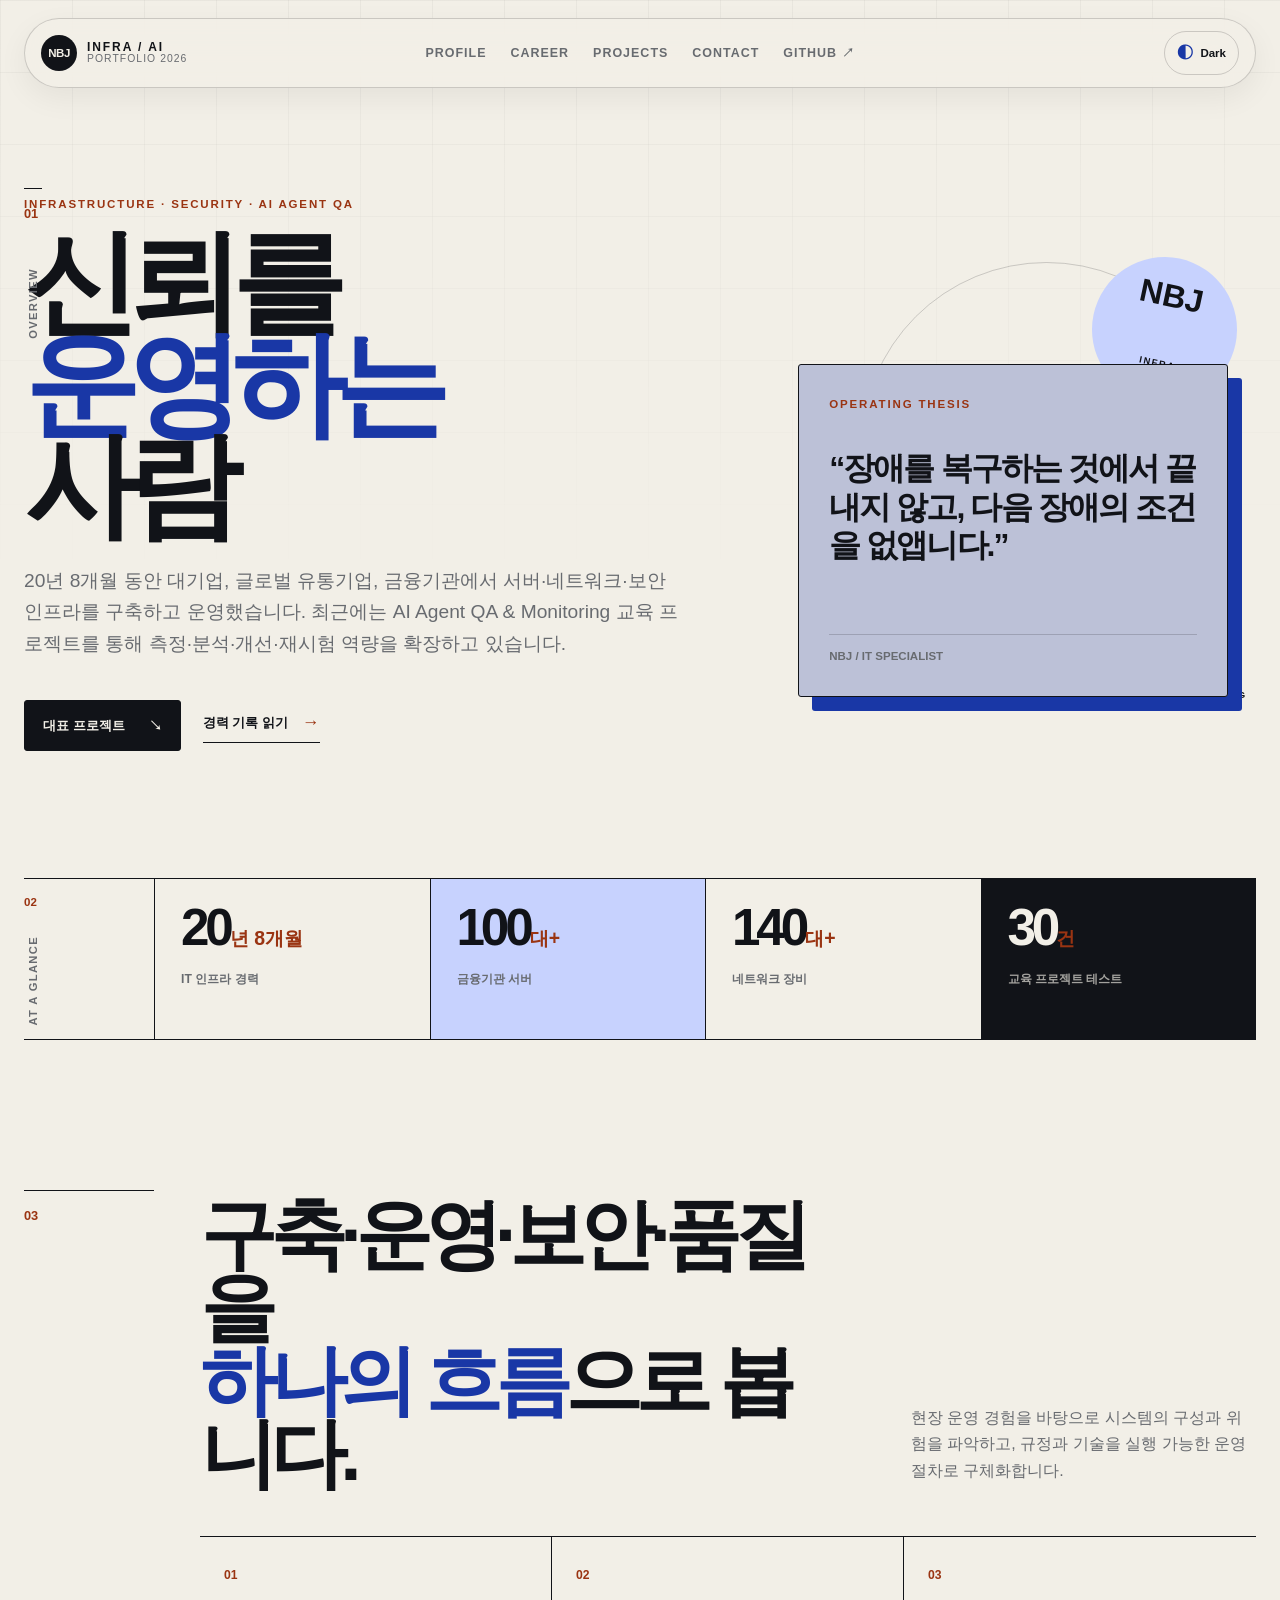
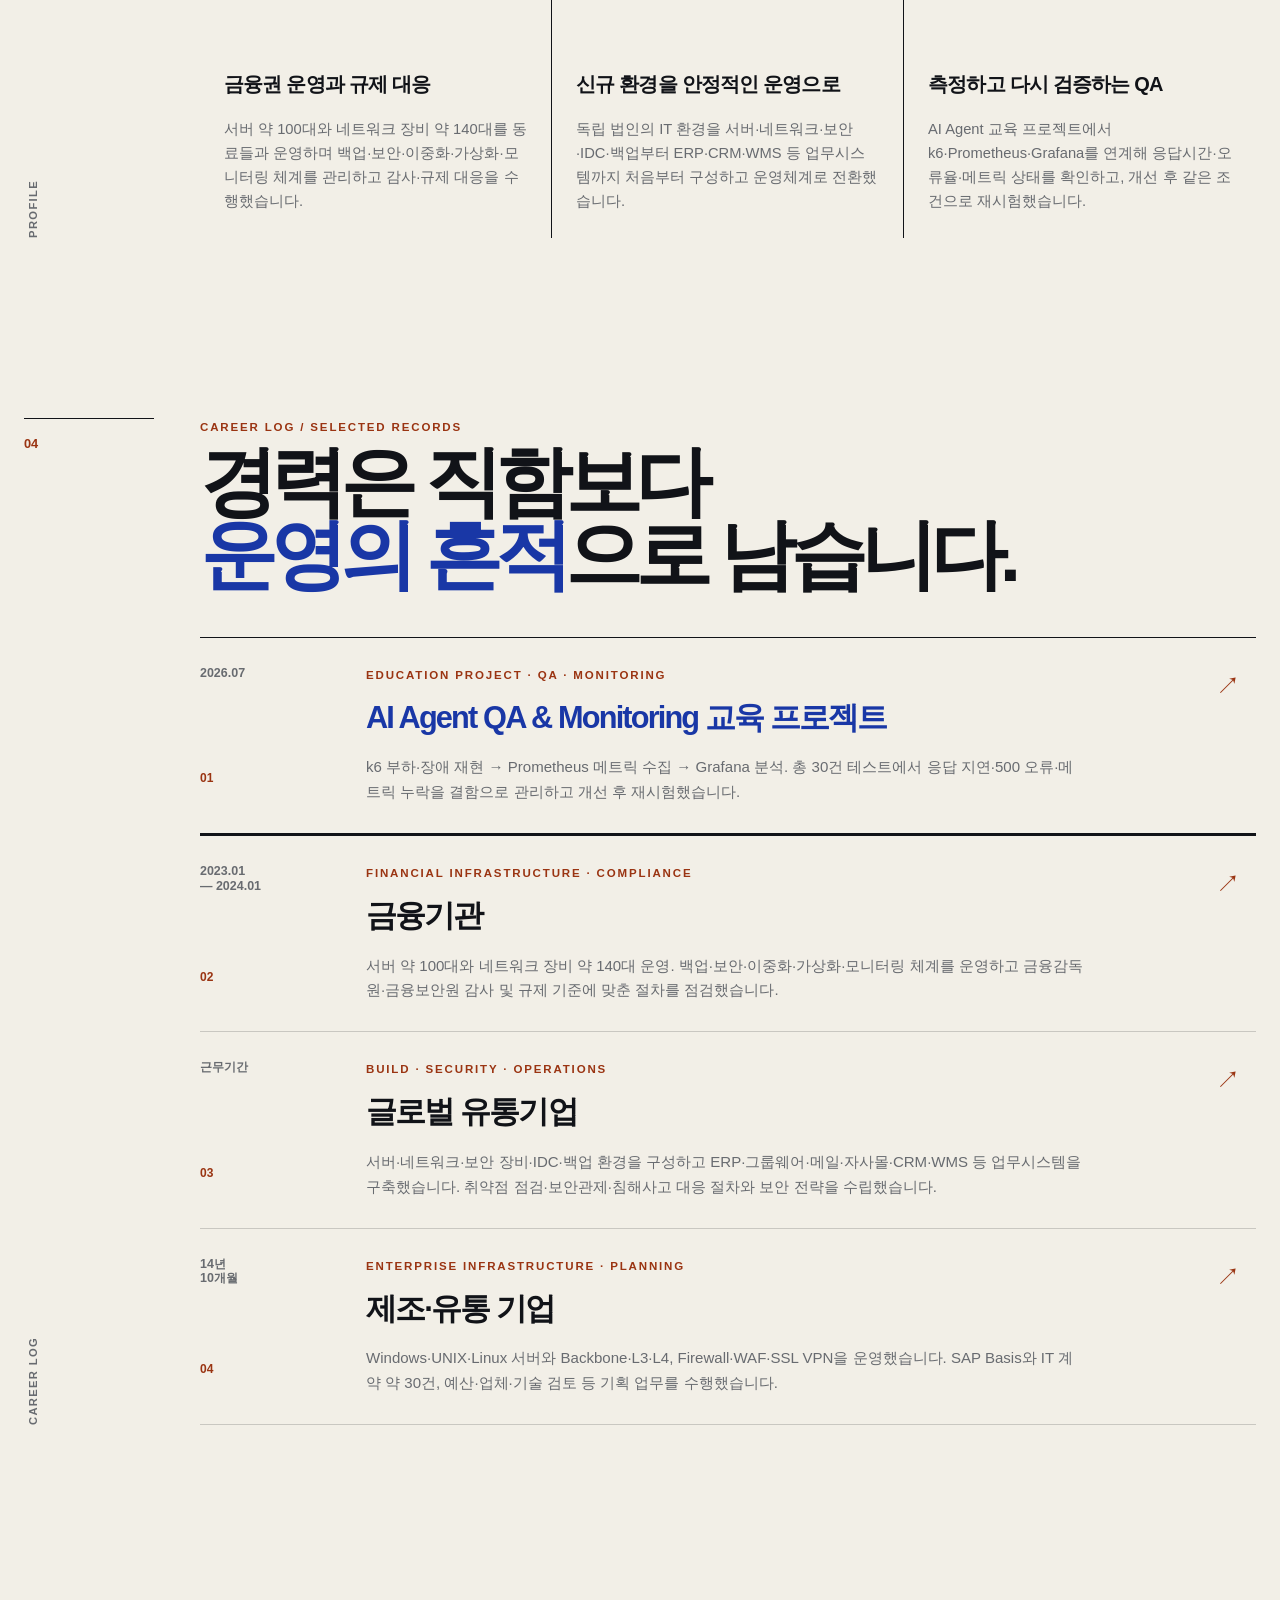
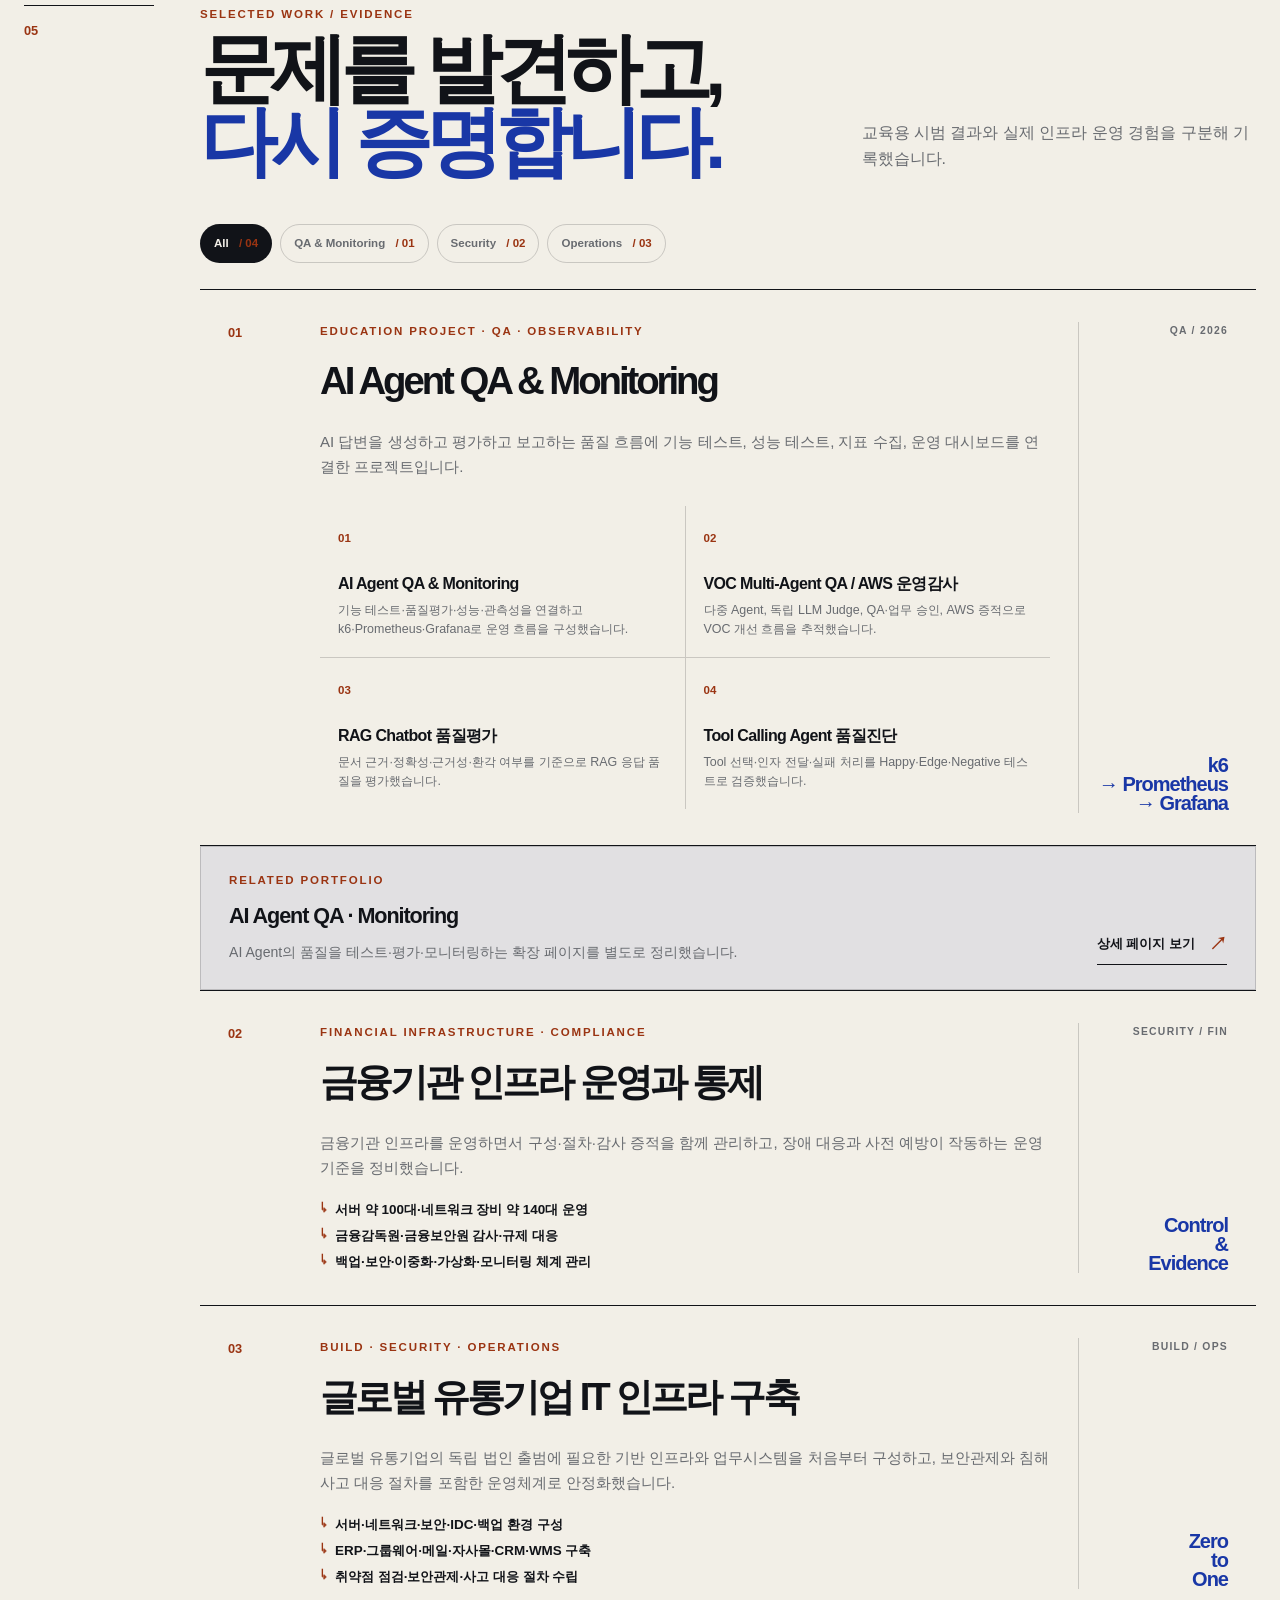
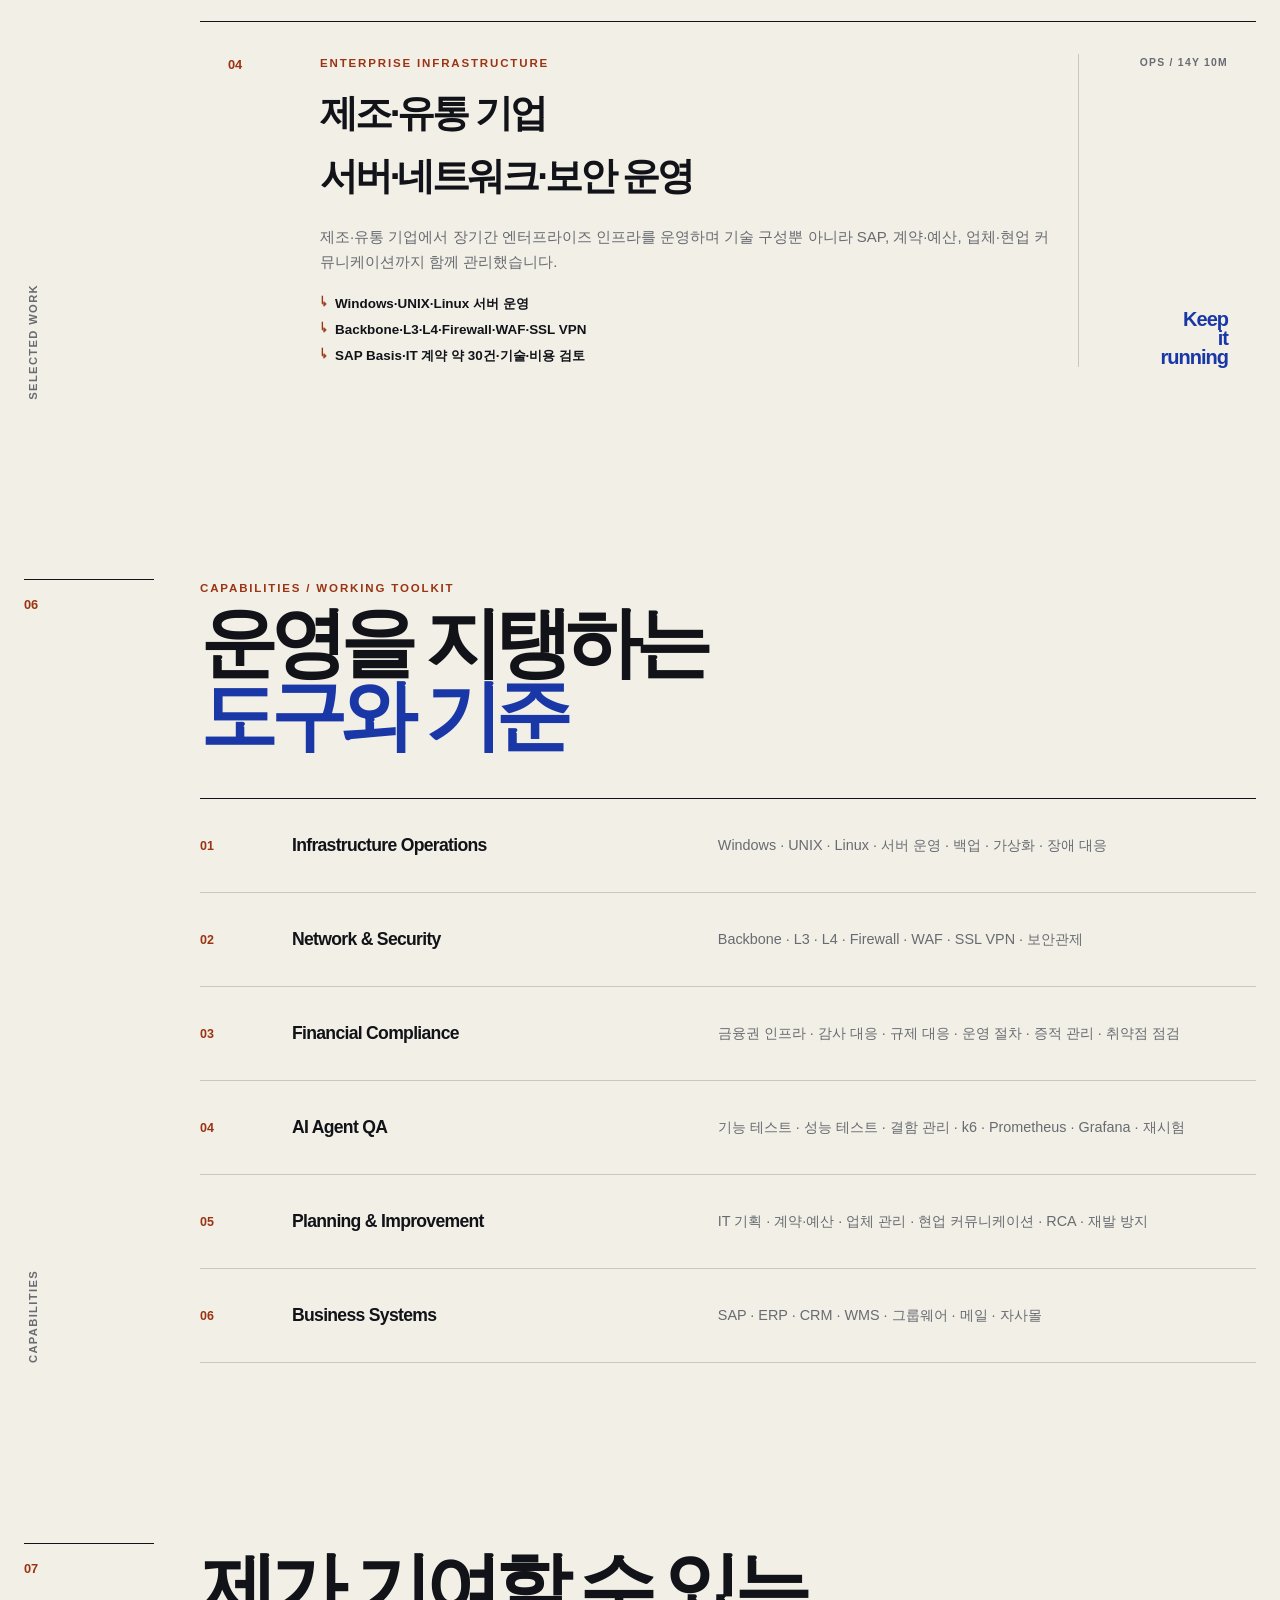
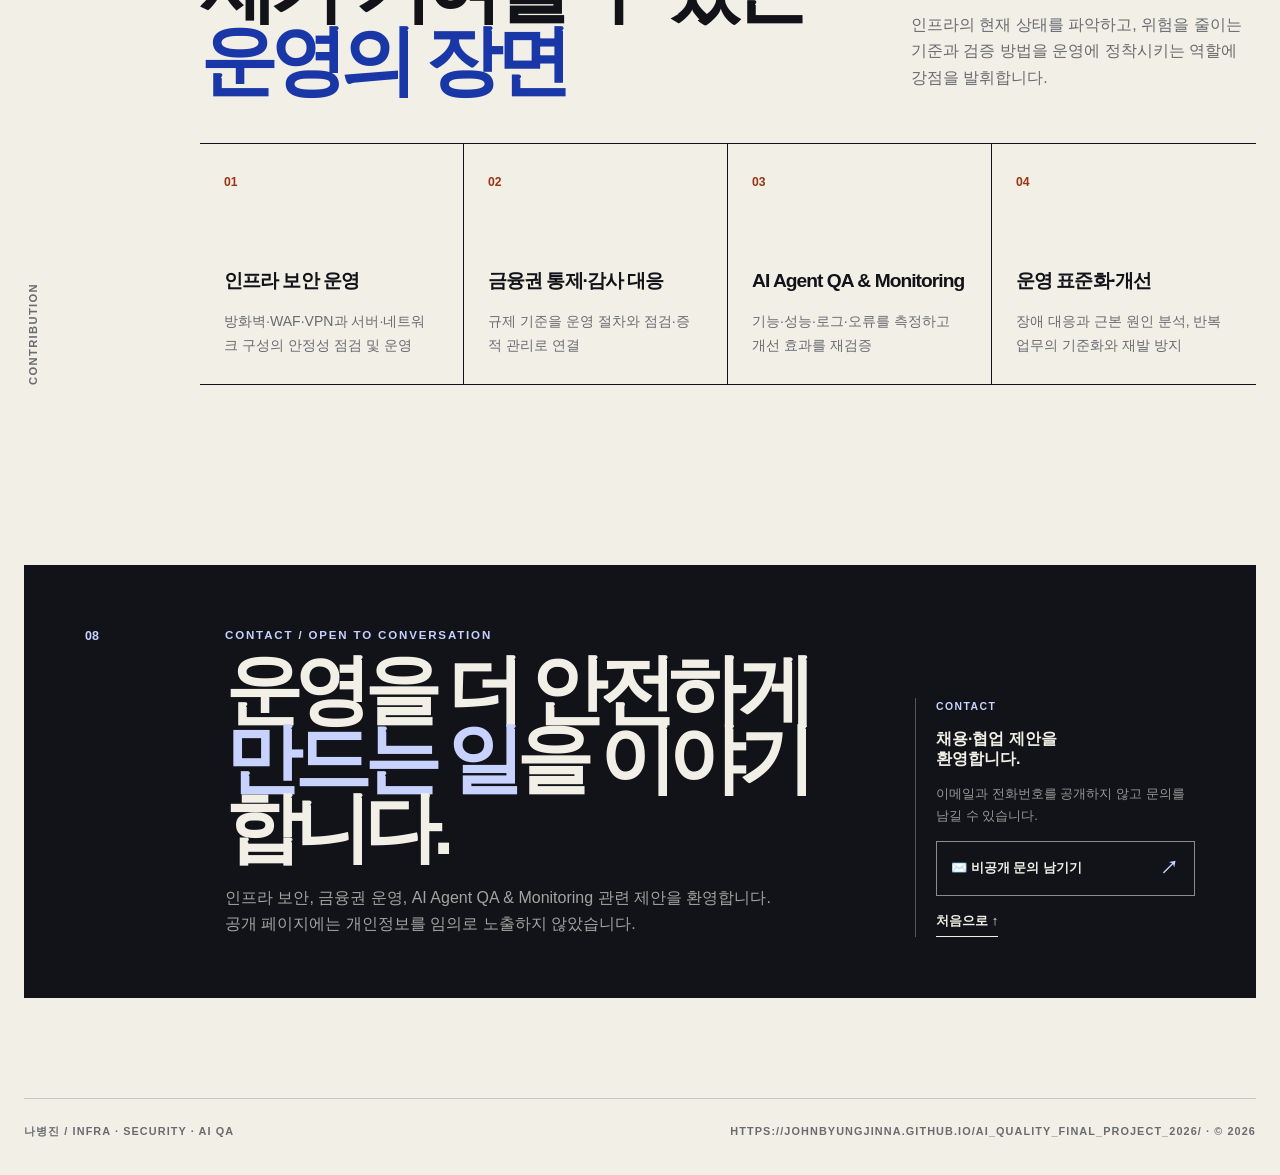
==== commit c8b02ef0: "Align AI QA portfolio presentation" ====
--- a/docs/index.html
+++ b/docs/index.html
@@ -146,9 +146,23 @@
           <div class="project-list">
             <article class="project project--hero" data-category="qa">
               <div class="project__number">01</div>
-              <div class="project__main"><p class="row-label">Education project · QA · Observability</p><h3>AI Agent QA & Monitoring</h3><p>교육용 AI Agent를 대상으로 기능 테스트와 성능·로그·모니터링·결함관리를 한 흐름으로 묶었습니다. 상용 서비스 운영 실적이 아니라 교육용 시범 환경에서 수행한 결과입니다.</p><ul><li>총 30건 테스트: Pass 27건, Fail 3건</li><li>p95 응답시간 1,200ms → 845ms</li><li>오류율 6.3% → 2.0%</li><li>측정 → 분석 → 개선 → 동일 조건 재시험</li></ul></div>
+              <div class="project__main">
+                <p class="row-label">Education project · QA · Observability</p>
+                <h3>AI Agent QA & Monitoring</h3>
+                <p>AI 답변을 생성하고 평가하고 보고하는 품질 흐름에 기능 테스트, 성능 테스트, 지표 수집, 운영 대시보드를 연결한 프로젝트입니다.</p>
+                <div class="project-work-grid" aria-label="AI Agent QA selected work">
+                  <article class="project-work-item"><span>01</span><h4>AI Agent QA &amp; Monitoring</h4><p>기능 테스트·품질평가·성능·관측성을 연결하고 k6·Prometheus·Grafana로 운영 흐름을 구성했습니다.</p></article>
+                  <article class="project-work-item"><span>02</span><h4>VOC Multi-Agent QA / AWS 운영감사</h4><p>다중 Agent, 독립 LLM Judge, QA·업무 승인, AWS 증적으로 VOC 개선 흐름을 추적했습니다.</p></article>
+                  <article class="project-work-item"><span>03</span><h4>RAG Chatbot 품질평가</h4><p>문서 근거·정확성·근거성·환각 여부를 기준으로 RAG 응답 품질을 평가했습니다.</p></article>
+                  <article class="project-work-item"><span>04</span><h4>Tool Calling Agent 품질진단</h4><p>Tool 선택·인자 전달·실패 처리를 Happy·Edge·Negative 테스트로 검증했습니다.</p></article>
+                </div>
+              </div>
               <div class="project__side"><span class="project__tag">QA / 2026</span><strong>k6<br />→ Prometheus<br />→ Grafana</strong></div>
             </article>
+            <div class="related-portfolio">
+              <div><p class="overline">Related portfolio</p><h3>AI Agent QA · Monitoring</h3><p>AI Agent의 품질을 테스트·평가·모니터링하는 확장 페이지를 별도로 정리했습니다.</p></div>
+              <a class="text-link" href="https://johnbyungjinna.github.io/ai_quality_final_project_2026/ai-qa-github-pages/" target="_blank" rel="noreferrer">상세 페이지 보기 <span>↗</span></a>
+            </div>
             <article class="project" data-category="security operations">
               <div class="project__number">02</div>
               <div class="project__main"><p class="row-label">Financial infrastructure · Compliance</p><h3>금융기관 인프라 운영과 통제</h3><p>금융기관 인프라를 운영하면서 구성·절차·감사 증적을 함께 관리하고, 장애 대응과 사전 예방이 작동하는 운영 기준을 정비했습니다.</p><ul><li>서버 약 100대·네트워크 장비 약 140대 운영</li><li>금융감독원·금융보안원 감사·규제 대응</li><li>백업·보안·이중화·가상화·모니터링 체계 관리</li></ul></div>
@@ -166,10 +180,6 @@
             </article>
           </div>
           <p class="filter-empty" hidden>선택한 분류의 프로젝트가 없습니다.</p>
-          <div class="related-portfolio">
-            <div><p class="overline">Related portfolio</p><h3>AI Agent QA · Monitoring</h3><p>AI Agent의 품질을 테스트·평가·모니터링하는 확장 페이지를 별도로 정리했습니다.</p></div>
-            <a class="text-link" href="https://johnbyungjinna.github.io/ai_quality_final_project_2026/ai-qa-github-pages/" target="_blank" rel="noreferrer">상세 페이지 보기 <span>↗</span></a>
-          </div>
         </div>
       </section>
 
--- a/docs/styles.css
+++ b/docs/styles.css
@@ -180,8 +180,13 @@
 .project__side strong { color: var(--blue); font-size: 1.25rem; line-height: 0.95; letter-spacing: -0.05em; }
 .project--hero { background: var(--paper); }
 .project--hero .project__side strong { color: var(--blue); }
+.project-work-grid { display: grid; grid-template-columns: repeat(2, minmax(0, 1fr)); gap: 1px; margin: 26px 0 4px; background: var(--line); }
+.project-work-item { min-height: 150px; padding: 18px; background: var(--paper); }
+.project-work-item > span { color: var(--coral); font-size: 0.72rem; font-weight: 900; }
+.project-work-item h4 { margin: 24px 0 8px; font-size: 1rem; line-height: 1.2; letter-spacing: -0.04em; }
+.project-work-item p { margin: 0; color: var(--muted); font-size: 0.78rem; line-height: 1.5; }
 .filter-empty { margin: 24px 0 0; color: var(--muted); }
-.related-portfolio { display: flex; justify-content: space-between; align-items: end; gap: 28px; margin-top: 28px; padding: 24px 28px; border: 1px solid var(--line); background: color-mix(in srgb, var(--blue) 8%, var(--paper)); }
+.related-portfolio { grid-column: 1 / -1; display: flex; justify-content: space-between; align-items: end; gap: 28px; padding: 24px 28px; border: 1px solid var(--line); background: color-mix(in srgb, var(--blue) 8%, var(--paper)); }
 .related-portfolio h3 { margin: 8px 0 8px; font-size: 1.35rem; letter-spacing: -0.05em; }
 .related-portfolio p:not(.overline) { max-width: 560px; margin: 0; color: var(--muted); font-size: 0.88rem; }
 .related-portfolio .text-link { flex: 0 0 auto; }
@@ -272,6 +277,7 @@
   .project { padding: 24px 18px; }
   .project__number { font-size: 0.72rem; }
   .project__main h3 { font-size: 1.8rem; }
+  .project-work-grid { grid-template-columns: 1fr; }
   .related-portfolio { display: grid; align-items: start; gap: 20px; padding: 22px 18px; }
   .roles-block { padding-bottom: 110px; }
   .role-grid { grid-template-columns: 1fr; }
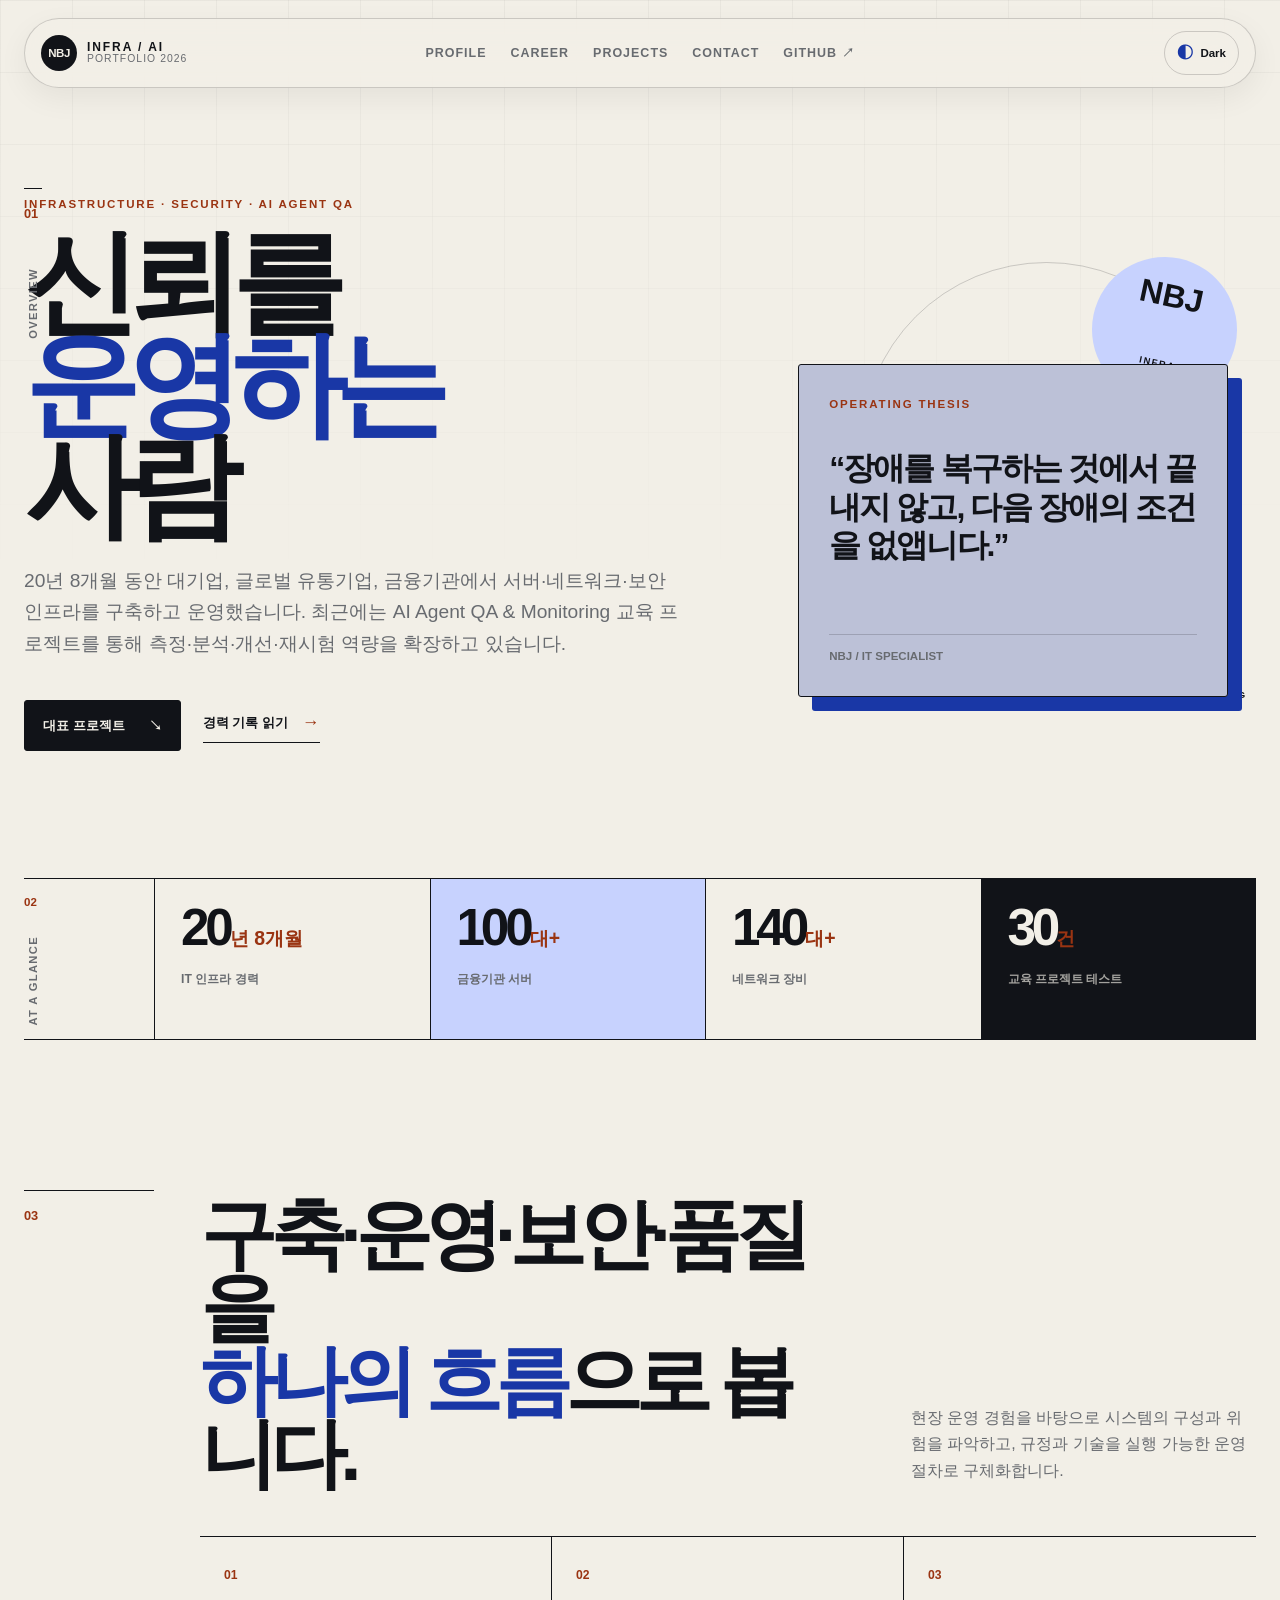
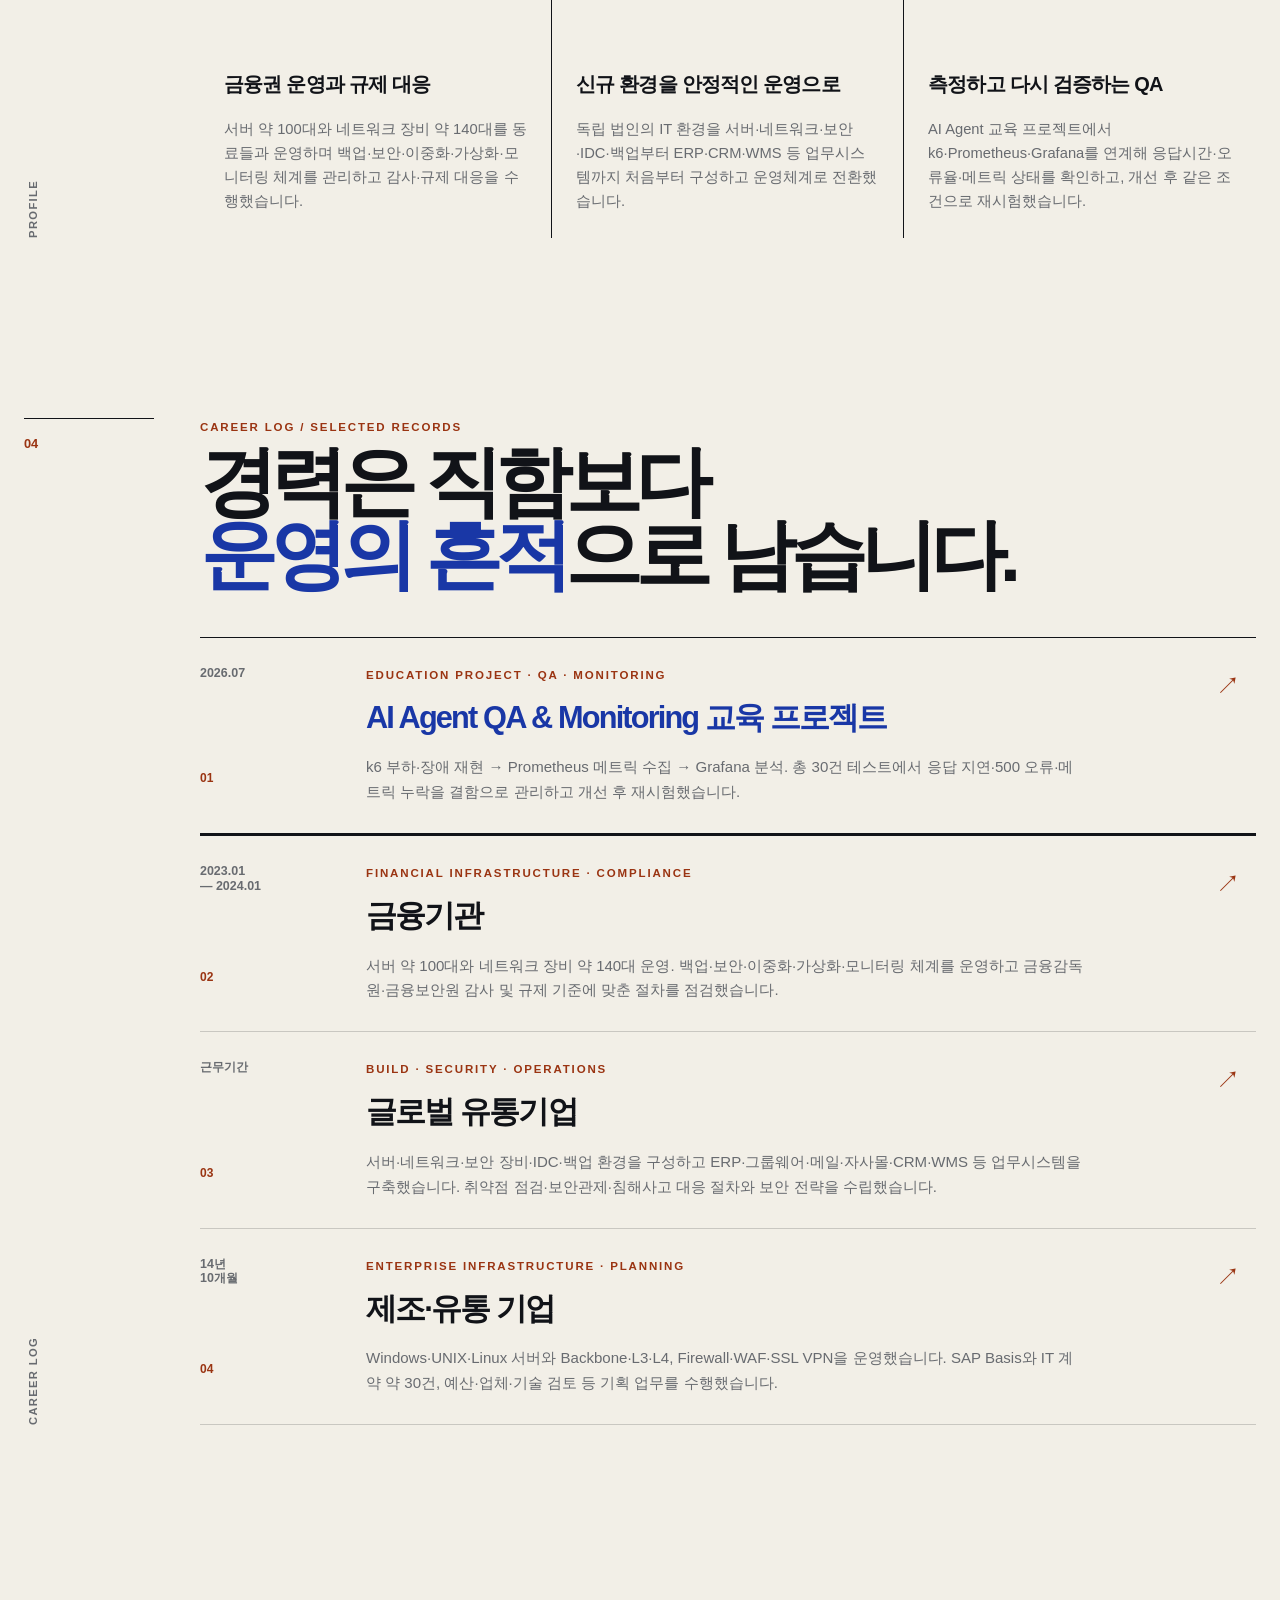
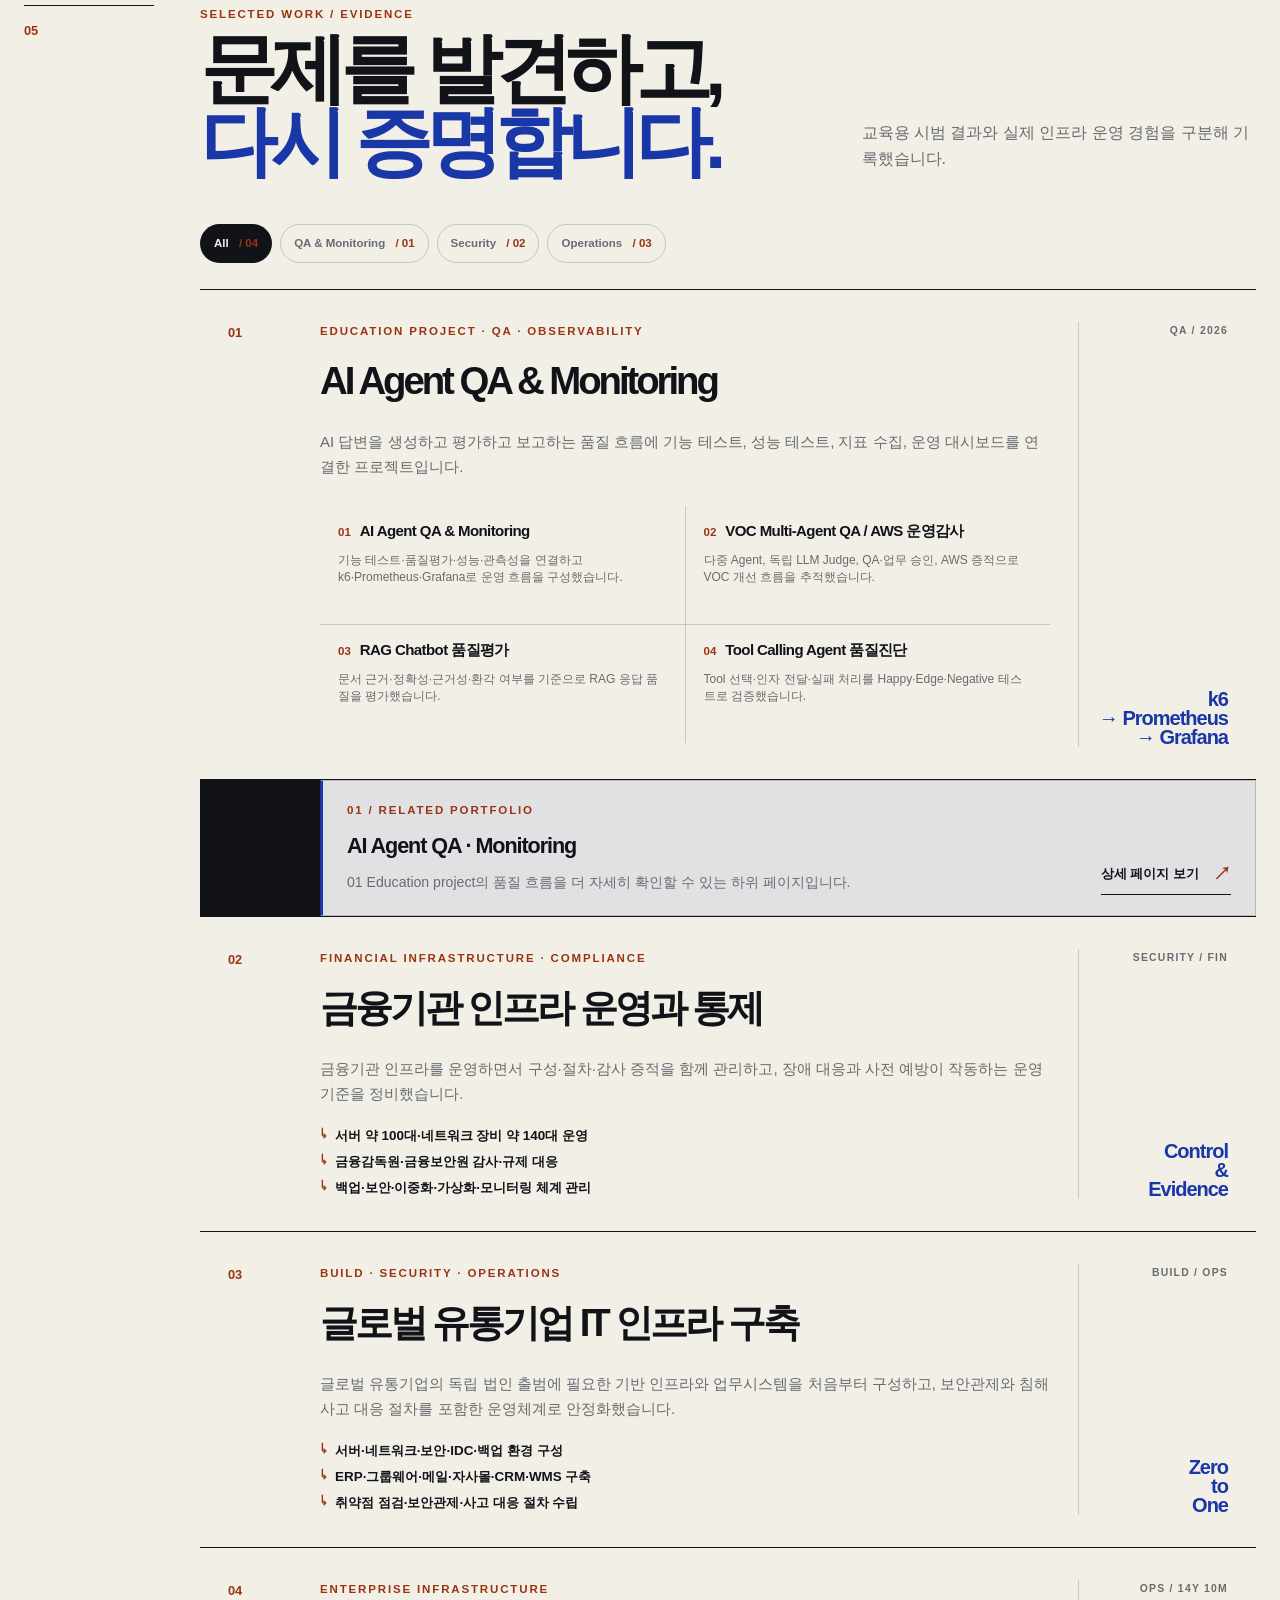
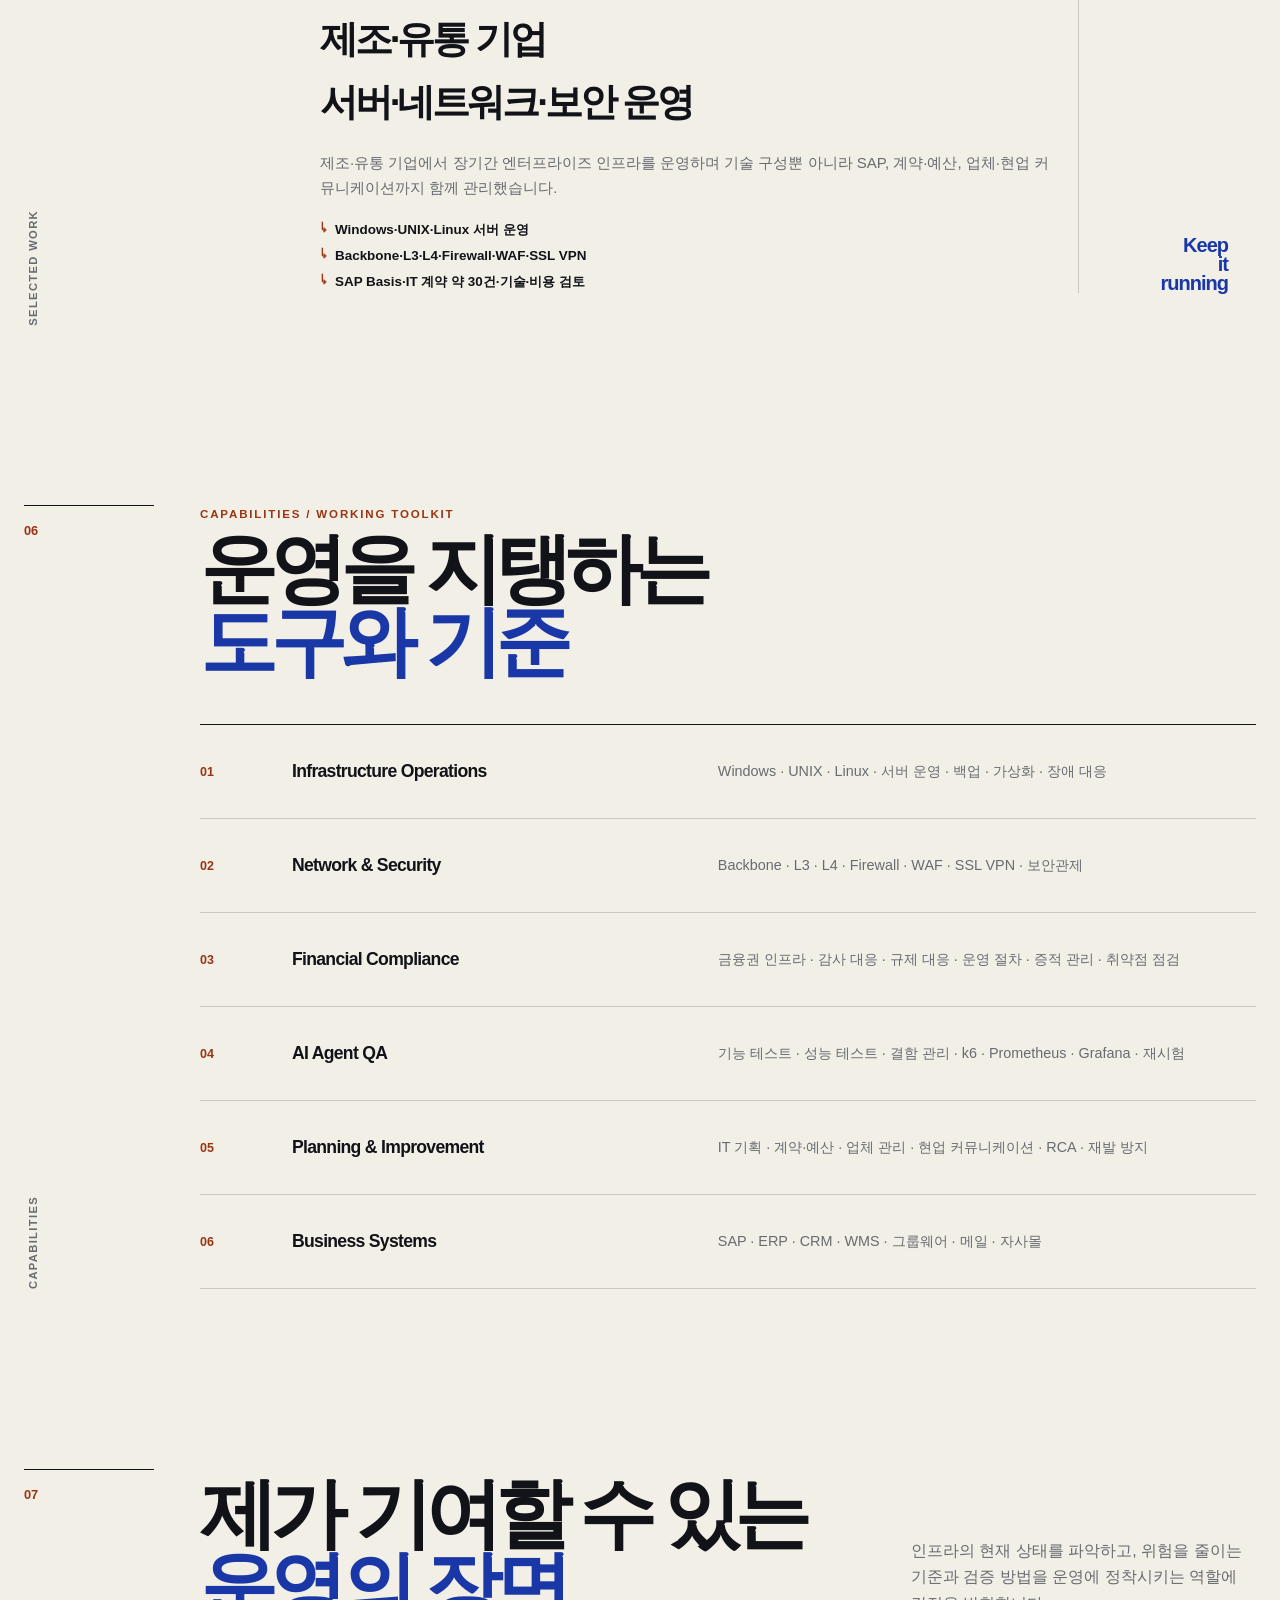
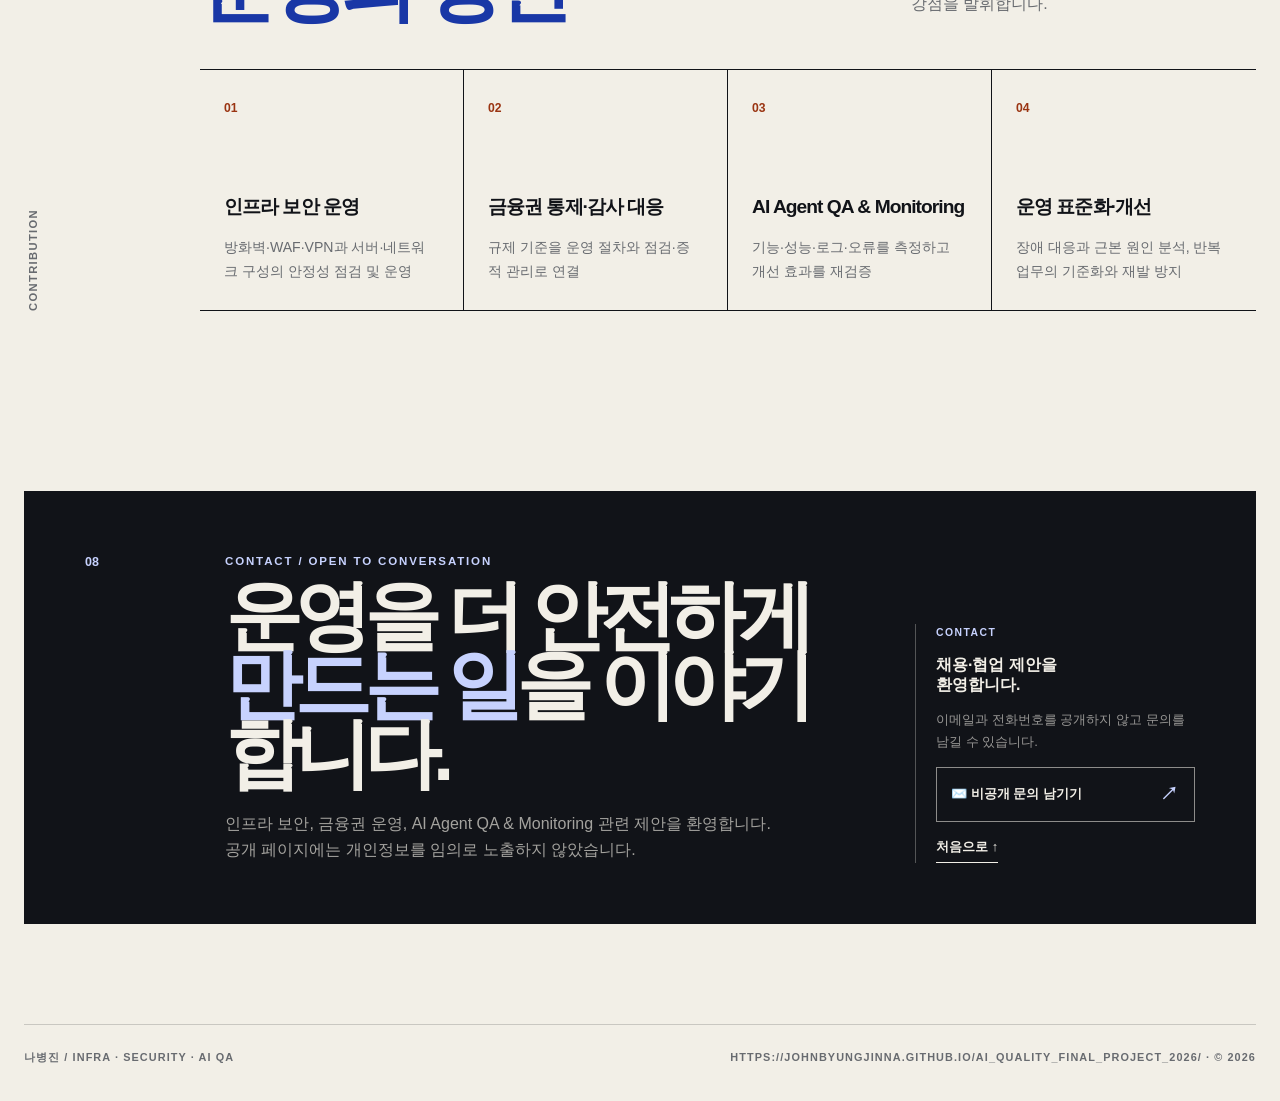
==== commit 16e9515b: "Refine QA project hierarchy" ====
--- a/docs/index.html
+++ b/docs/index.html
@@ -151,16 +151,16 @@
                 <h3>AI Agent QA & Monitoring</h3>
                 <p>AI 답변을 생성하고 평가하고 보고하는 품질 흐름에 기능 테스트, 성능 테스트, 지표 수집, 운영 대시보드를 연결한 프로젝트입니다.</p>
                 <div class="project-work-grid" aria-label="AI Agent QA selected work">
-                  <article class="project-work-item"><span>01</span><h4>AI Agent QA &amp; Monitoring</h4><p>기능 테스트·품질평가·성능·관측성을 연결하고 k6·Prometheus·Grafana로 운영 흐름을 구성했습니다.</p></article>
-                  <article class="project-work-item"><span>02</span><h4>VOC Multi-Agent QA / AWS 운영감사</h4><p>다중 Agent, 독립 LLM Judge, QA·업무 승인, AWS 증적으로 VOC 개선 흐름을 추적했습니다.</p></article>
-                  <article class="project-work-item"><span>03</span><h4>RAG Chatbot 품질평가</h4><p>문서 근거·정확성·근거성·환각 여부를 기준으로 RAG 응답 품질을 평가했습니다.</p></article>
-                  <article class="project-work-item"><span>04</span><h4>Tool Calling Agent 품질진단</h4><p>Tool 선택·인자 전달·실패 처리를 Happy·Edge·Negative 테스트로 검증했습니다.</p></article>
+                  <article class="project-work-item"><div class="project-work-heading"><span>01</span><h4>AI Agent QA &amp; Monitoring</h4></div><p>기능 테스트·품질평가·성능·관측성을 연결하고 k6·Prometheus·Grafana로 운영 흐름을 구성했습니다.</p></article>
+                  <article class="project-work-item"><div class="project-work-heading"><span>02</span><h4>VOC Multi-Agent QA / AWS 운영감사</h4></div><p>다중 Agent, 독립 LLM Judge, QA·업무 승인, AWS 증적으로 VOC 개선 흐름을 추적했습니다.</p></article>
+                  <article class="project-work-item"><div class="project-work-heading"><span>03</span><h4>RAG Chatbot 품질평가</h4></div><p>문서 근거·정확성·근거성·환각 여부를 기준으로 RAG 응답 품질을 평가했습니다.</p></article>
+                  <article class="project-work-item"><div class="project-work-heading"><span>04</span><h4>Tool Calling Agent 품질진단</h4></div><p>Tool 선택·인자 전달·실패 처리를 Happy·Edge·Negative 테스트로 검증했습니다.</p></article>
                 </div>
               </div>
               <div class="project__side"><span class="project__tag">QA / 2026</span><strong>k6<br />→ Prometheus<br />→ Grafana</strong></div>
             </article>
             <div class="related-portfolio">
-              <div><p class="overline">Related portfolio</p><h3>AI Agent QA · Monitoring</h3><p>AI Agent의 품질을 테스트·평가·모니터링하는 확장 페이지를 별도로 정리했습니다.</p></div>
+              <div><p class="overline">01 / Related portfolio</p><h3>AI Agent QA · Monitoring</h3><p>01 Education project의 품질 흐름을 더 자세히 확인할 수 있는 하위 페이지입니다.</p></div>
               <a class="text-link" href="https://johnbyungjinna.github.io/ai_quality_final_project_2026/ai-qa-github-pages/" target="_blank" rel="noreferrer">상세 페이지 보기 <span>↗</span></a>
             </div>
             <article class="project" data-category="security operations">
--- a/docs/styles.css
+++ b/docs/styles.css
@@ -181,12 +181,14 @@
 .project--hero { background: var(--paper); }
 .project--hero .project__side strong { color: var(--blue); }
 .project-work-grid { display: grid; grid-template-columns: repeat(2, minmax(0, 1fr)); gap: 1px; margin: 26px 0 4px; background: var(--line); }
-.project-work-item { min-height: 150px; padding: 18px; background: var(--paper); }
+.project-work-item { min-height: 118px; padding: 16px 18px; background: var(--paper); }
 .project-work-item > span { color: var(--coral); font-size: 0.72rem; font-weight: 900; }
-.project-work-item h4 { margin: 24px 0 8px; font-size: 1rem; line-height: 1.2; letter-spacing: -0.04em; }
-.project-work-item p { margin: 0; color: var(--muted); font-size: 0.78rem; line-height: 1.5; }
+.project-work-heading { display: flex; align-items: baseline; gap: 9px; }
+.project-work-heading span { flex: 0 0 auto; color: var(--coral); font-size: 0.72rem; font-weight: 900; }
+.project-work-item h4 { margin: 0; font-size: 0.94rem; line-height: 1.2; letter-spacing: -0.04em; }
+.project-work-item p { margin: 10px 0 0; color: var(--muted); font-size: 0.75rem; line-height: 1.45; }
 .filter-empty { margin: 24px 0 0; color: var(--muted); }
-.related-portfolio { grid-column: 1 / -1; display: flex; justify-content: space-between; align-items: end; gap: 28px; padding: 24px 28px; border: 1px solid var(--line); background: color-mix(in srgb, var(--blue) 8%, var(--paper)); }
+.related-portfolio { grid-column: 1 / -1; display: flex; justify-content: space-between; align-items: end; gap: 28px; margin-left: 120px; border-left: 3px solid var(--blue); padding: 20px 24px; border-top: 1px solid var(--line); border-right: 1px solid var(--line); border-bottom: 1px solid var(--line); background: color-mix(in srgb, var(--blue) 8%, var(--paper)); }
 .related-portfolio h3 { margin: 8px 0 8px; font-size: 1.35rem; letter-spacing: -0.05em; }
 .related-portfolio p:not(.overline) { max-width: 560px; margin: 0; color: var(--muted); font-size: 0.88rem; }
 .related-portfolio .text-link { flex: 0 0 auto; }
@@ -278,7 +280,7 @@
   .project__number { font-size: 0.72rem; }
   .project__main h3 { font-size: 1.8rem; }
   .project-work-grid { grid-template-columns: 1fr; }
-  .related-portfolio { display: grid; align-items: start; gap: 20px; padding: 22px 18px; }
+  .related-portfolio { margin-left: 101px; display: grid; align-items: start; gap: 20px; padding: 18px; }
   .roles-block { padding-bottom: 110px; }
   .role-grid { grid-template-columns: 1fr; }
   .role-grid article, .role-grid article:nth-child(2) { border-right: 0; border-bottom: 1px solid var(--ink); }
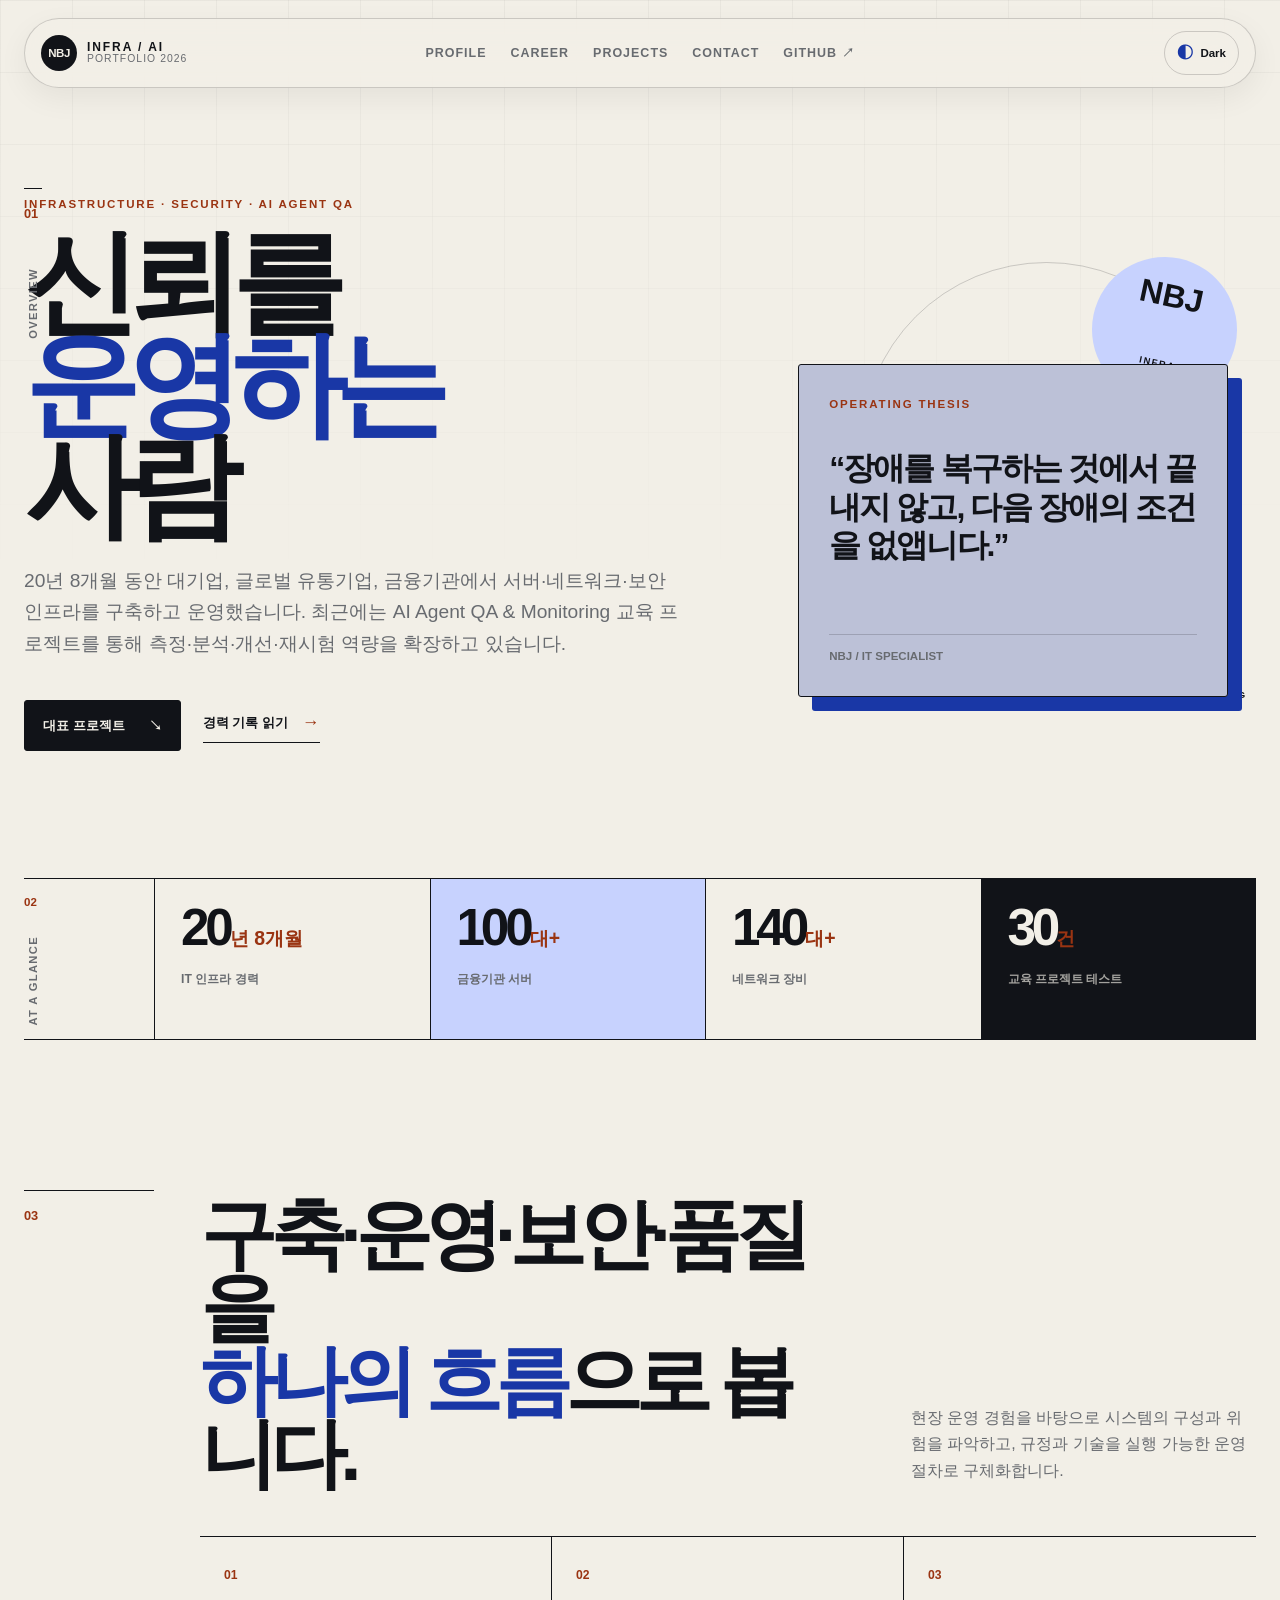
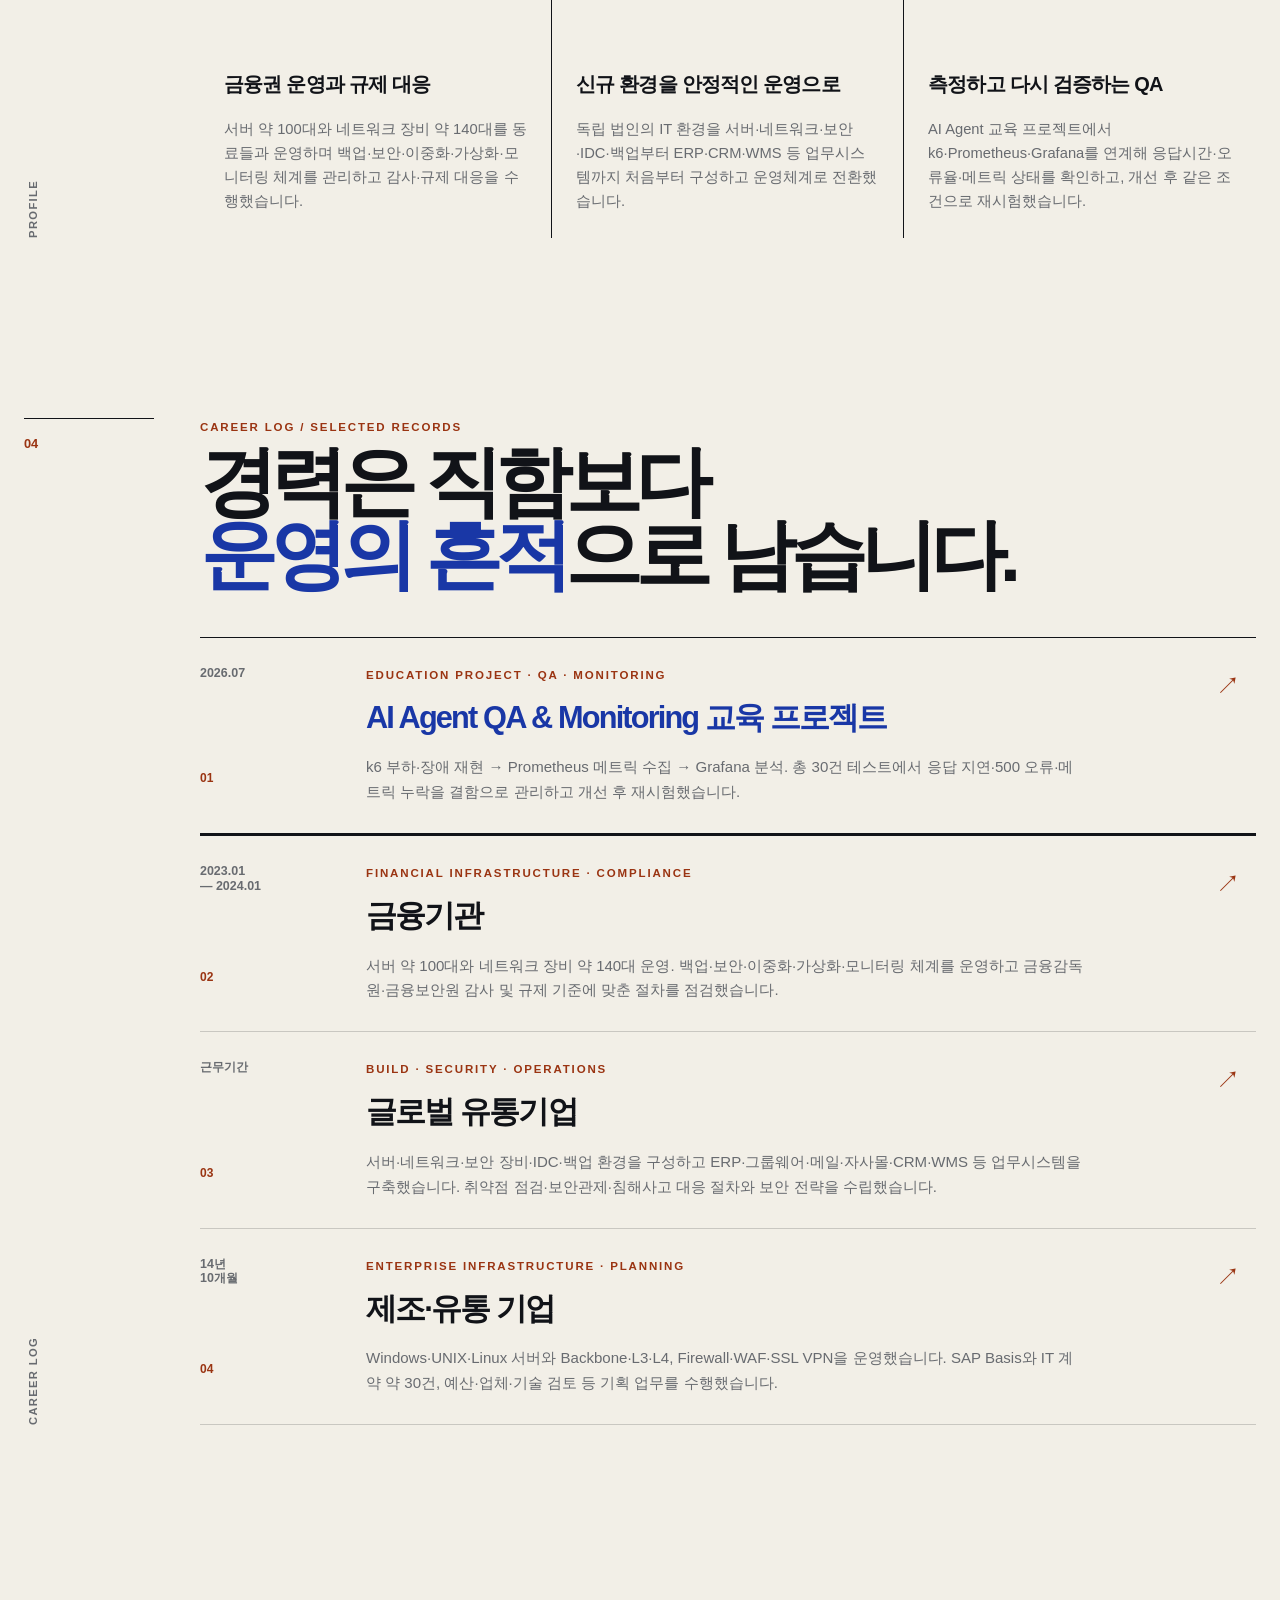
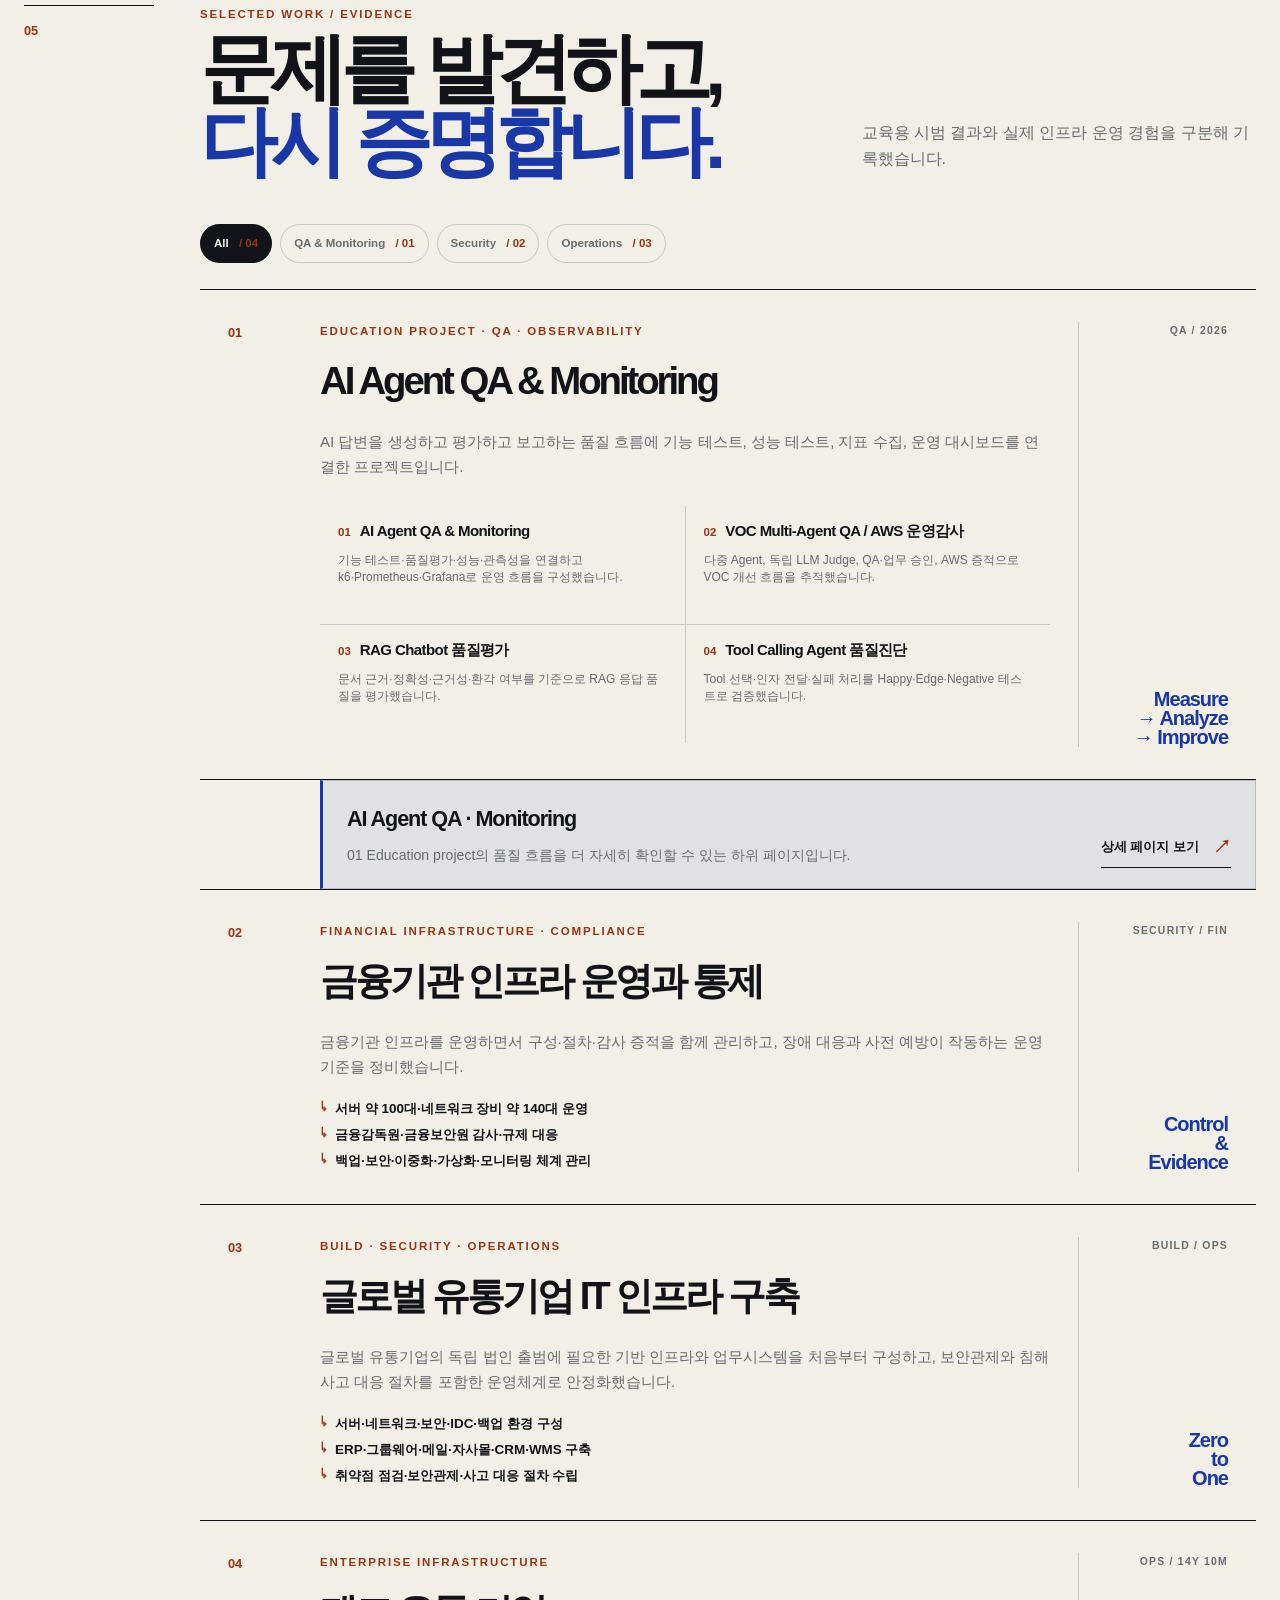
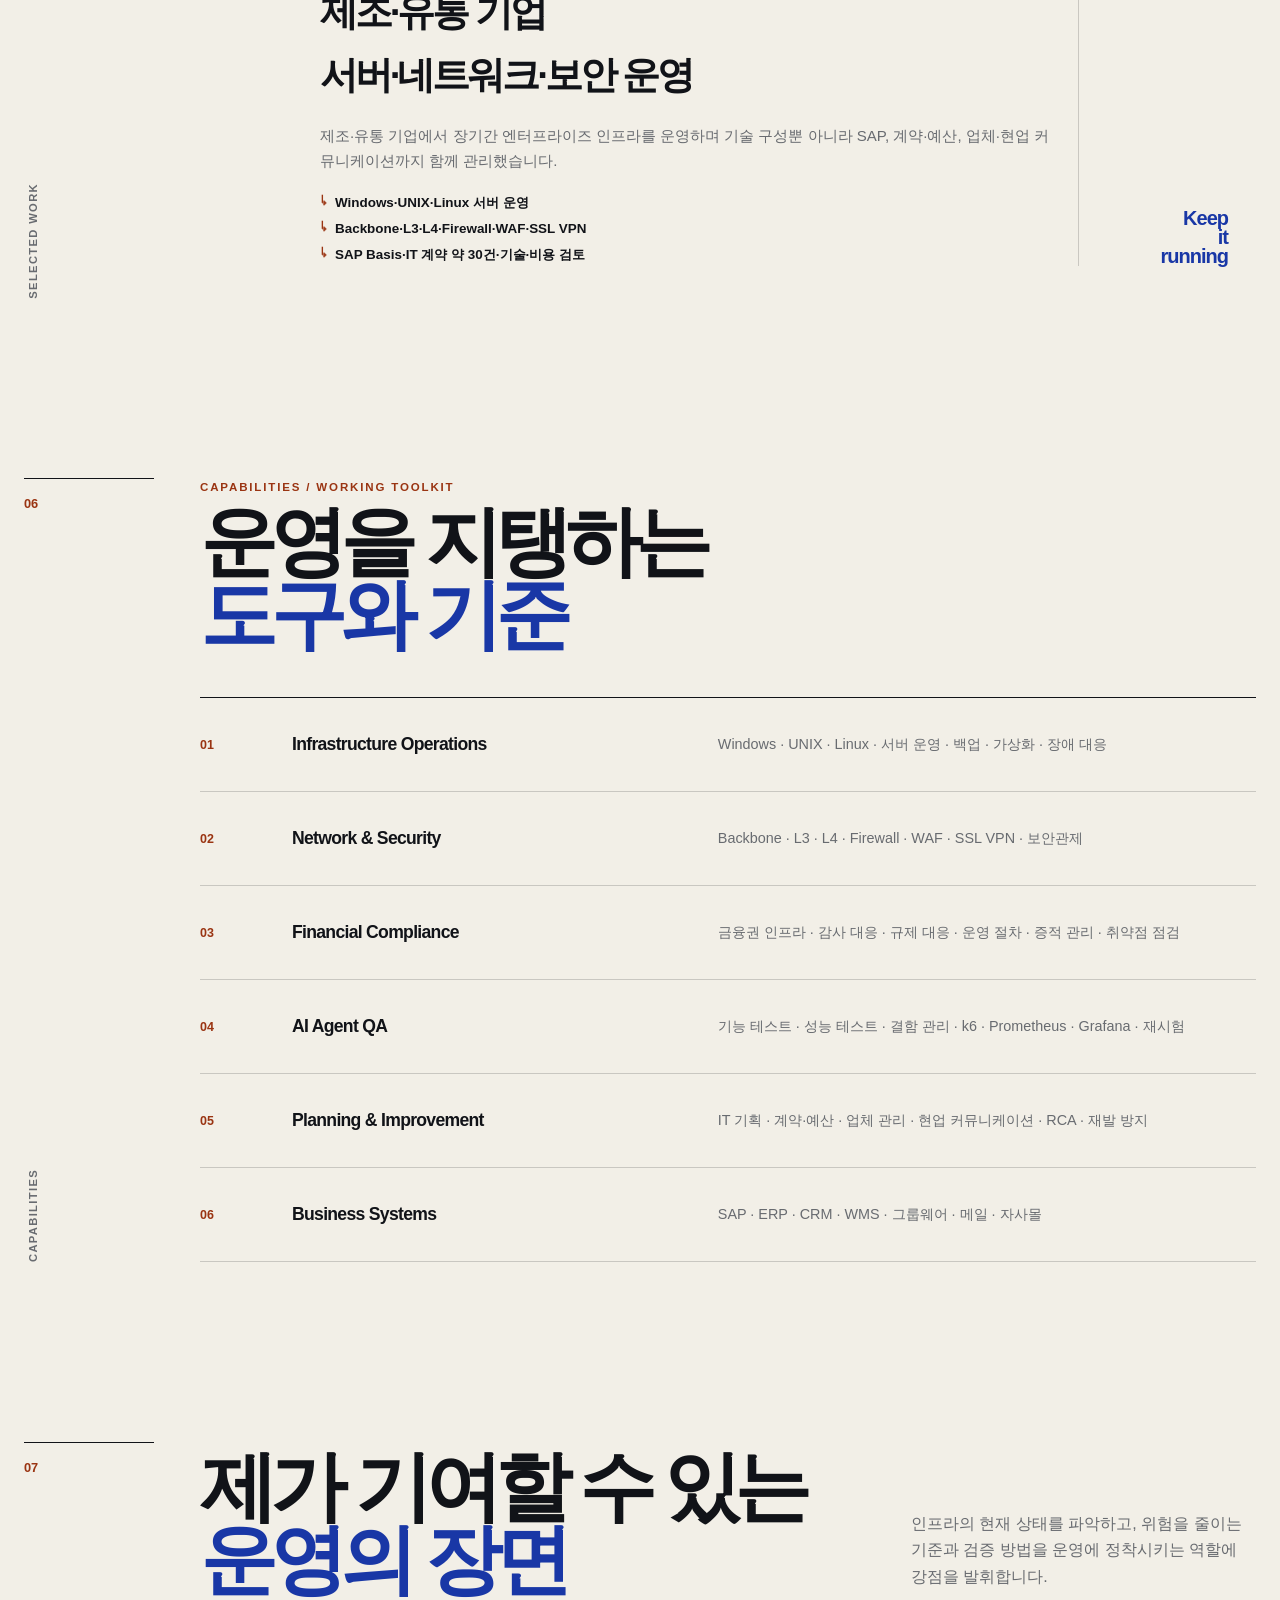
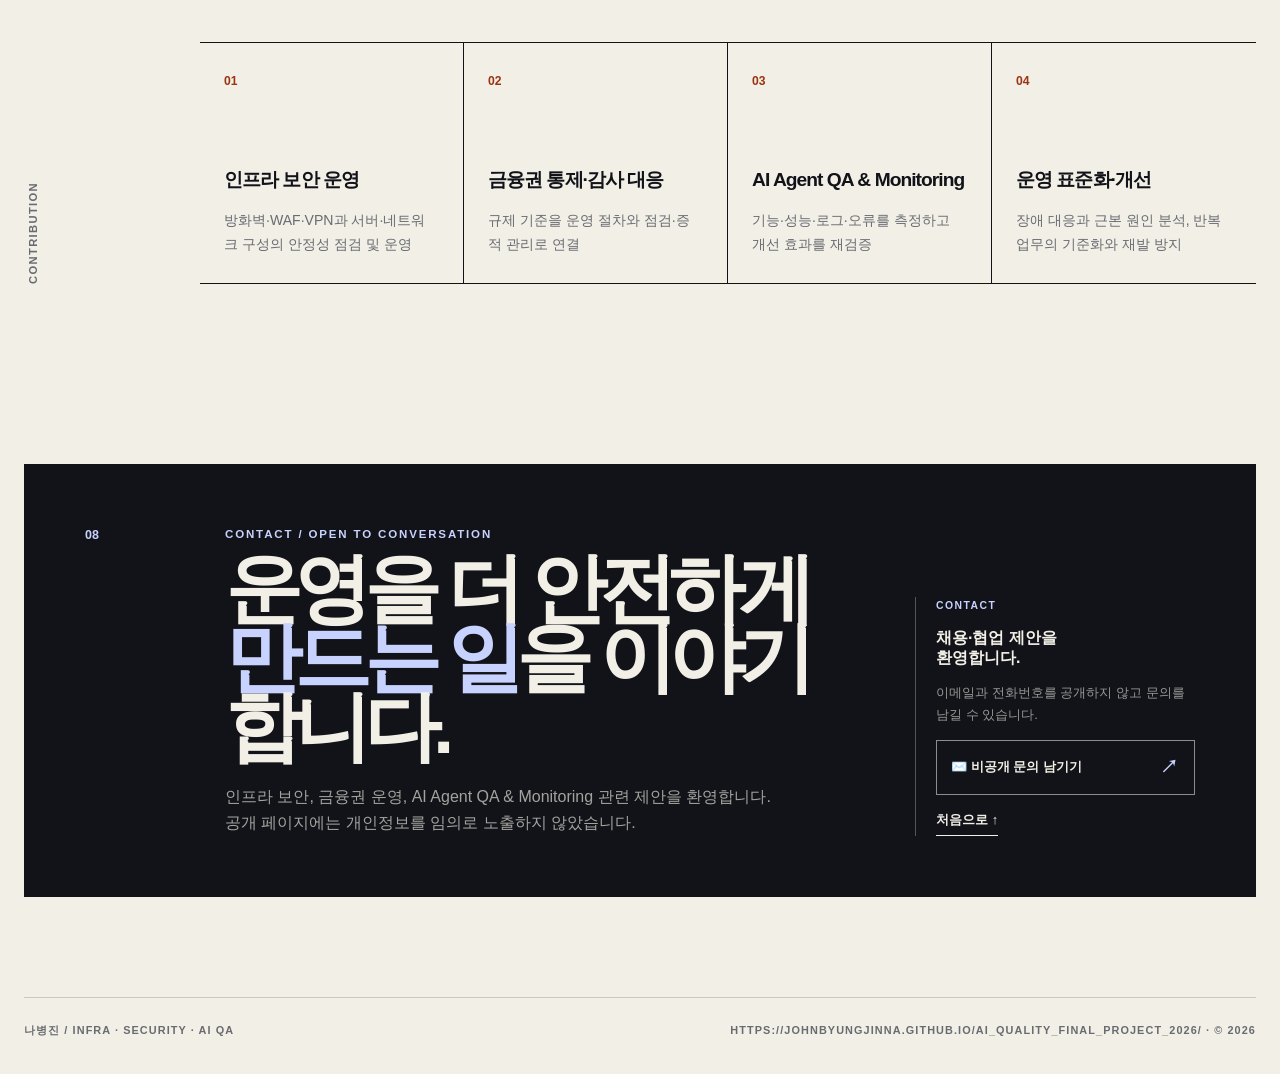
==== commit 7f81814a: "Refine related portfolio card" ====
--- a/docs/index.html
+++ b/docs/index.html
@@ -157,10 +157,10 @@
                   <article class="project-work-item"><div class="project-work-heading"><span>04</span><h4>Tool Calling Agent 품질진단</h4></div><p>Tool 선택·인자 전달·실패 처리를 Happy·Edge·Negative 테스트로 검증했습니다.</p></article>
                 </div>
               </div>
-              <div class="project__side"><span class="project__tag">QA / 2026</span><strong>k6<br />→ Prometheus<br />→ Grafana</strong></div>
+              <div class="project__side"><span class="project__tag">QA / 2026</span><strong>Measure<br />→ Analyze<br />→ Improve</strong></div>
             </article>
             <div class="related-portfolio">
-              <div><p class="overline">01 / Related portfolio</p><h3>AI Agent QA · Monitoring</h3><p>01 Education project의 품질 흐름을 더 자세히 확인할 수 있는 하위 페이지입니다.</p></div>
+              <div><h3>AI Agent QA · Monitoring</h3><p>01 Education project의 품질 흐름을 더 자세히 확인할 수 있는 하위 페이지입니다.</p></div>
               <a class="text-link" href="https://johnbyungjinna.github.io/ai_quality_final_project_2026/ai-qa-github-pages/" target="_blank" rel="noreferrer">상세 페이지 보기 <span>↗</span></a>
             </div>
             <article class="project" data-category="security operations">
--- a/docs/styles.css
+++ b/docs/styles.css
@@ -188,8 +188,8 @@
 .project-work-item h4 { margin: 0; font-size: 0.94rem; line-height: 1.2; letter-spacing: -0.04em; }
 .project-work-item p { margin: 10px 0 0; color: var(--muted); font-size: 0.75rem; line-height: 1.45; }
 .filter-empty { margin: 24px 0 0; color: var(--muted); }
-.related-portfolio { grid-column: 1 / -1; display: flex; justify-content: space-between; align-items: end; gap: 28px; margin-left: 120px; border-left: 3px solid var(--blue); padding: 20px 24px; border-top: 1px solid var(--line); border-right: 1px solid var(--line); border-bottom: 1px solid var(--line); background: color-mix(in srgb, var(--blue) 8%, var(--paper)); }
-.related-portfolio h3 { margin: 8px 0 8px; font-size: 1.35rem; letter-spacing: -0.05em; }
+.related-portfolio { position: relative; grid-column: 1 / -1; display: flex; justify-content: space-between; align-items: end; gap: 28px; margin-left: 120px; border-left: 3px solid var(--blue); padding: 20px 24px; border-top: 1px solid var(--line); border-right: 1px solid var(--line); border-bottom: 1px solid var(--line); background: color-mix(in srgb, var(--blue) 8%, var(--paper)); box-shadow: -120px 0 0 var(--paper); }
+.related-portfolio h3 { margin: 0 0 8px; font-size: 1.35rem; letter-spacing: -0.05em; }
 .related-portfolio p:not(.overline) { max-width: 560px; margin: 0; color: var(--muted); font-size: 0.88rem; }
 .related-portfolio .text-link { flex: 0 0 auto; }
 
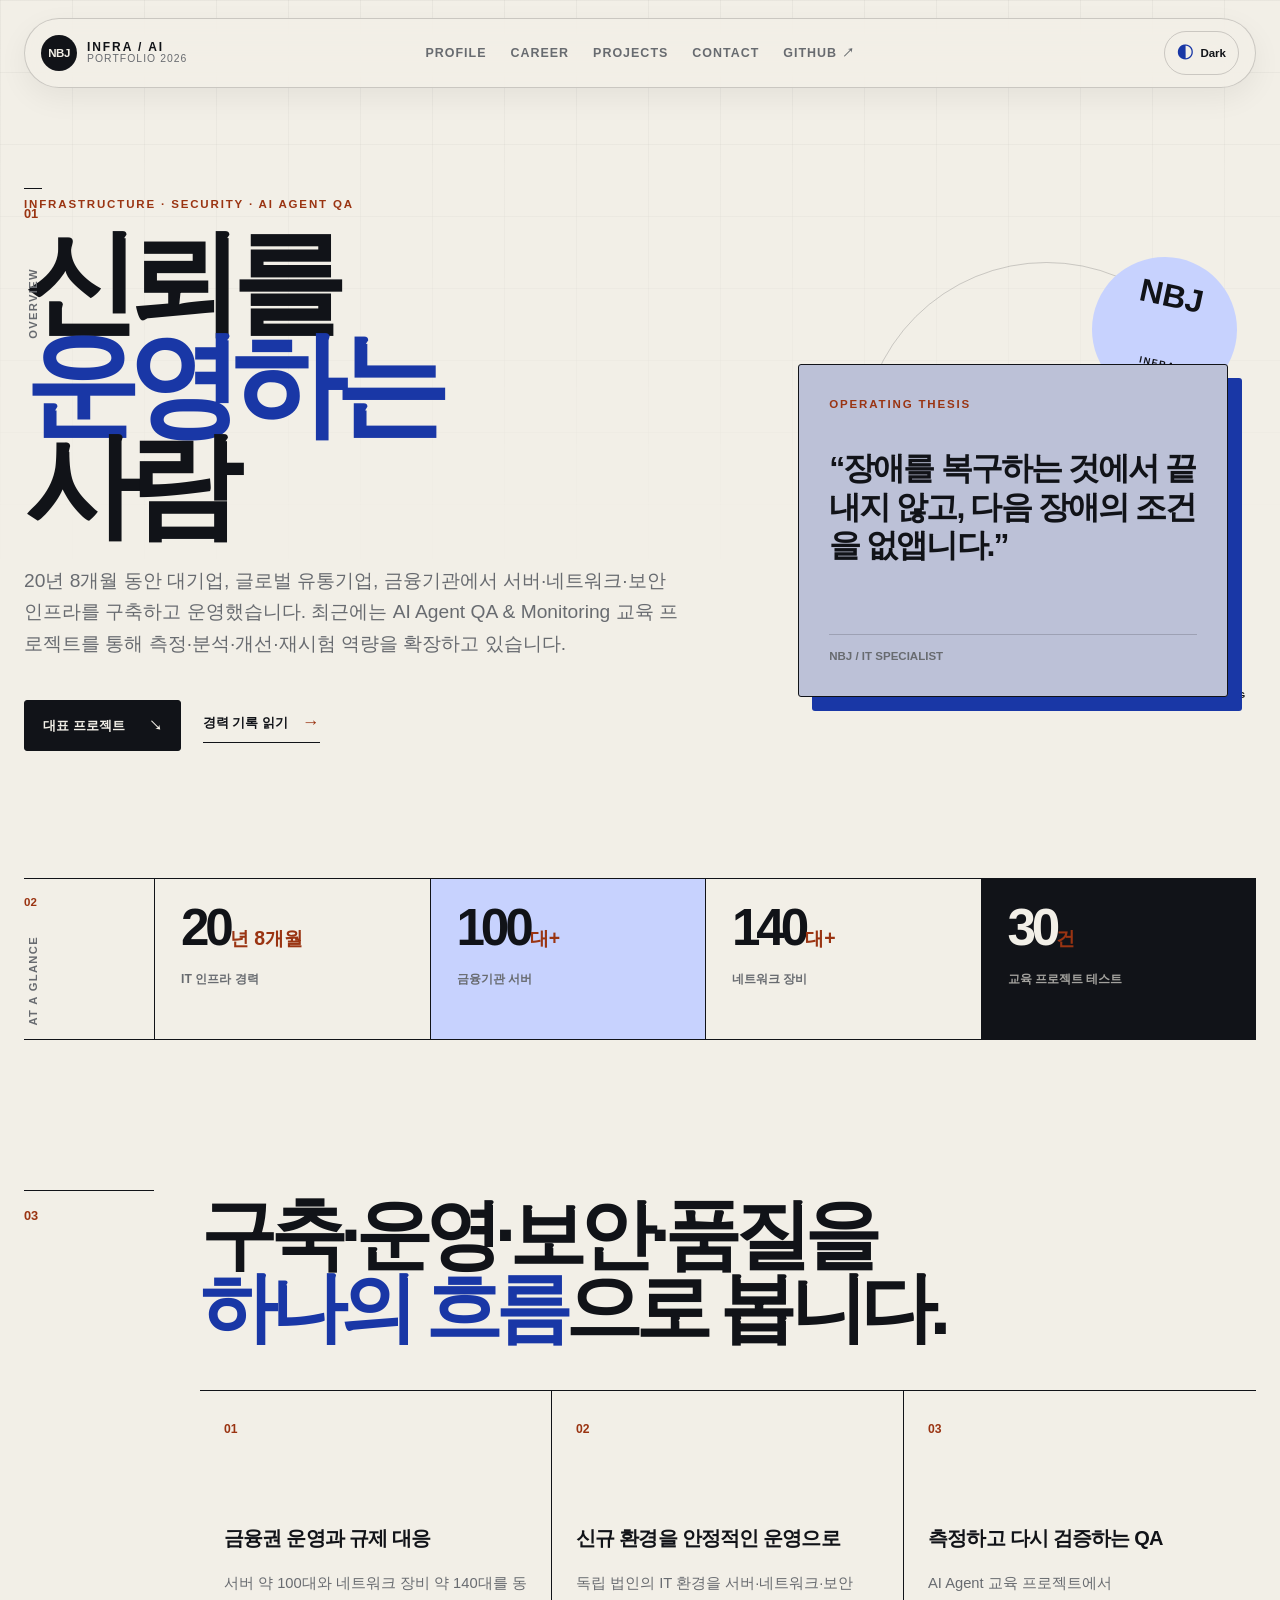
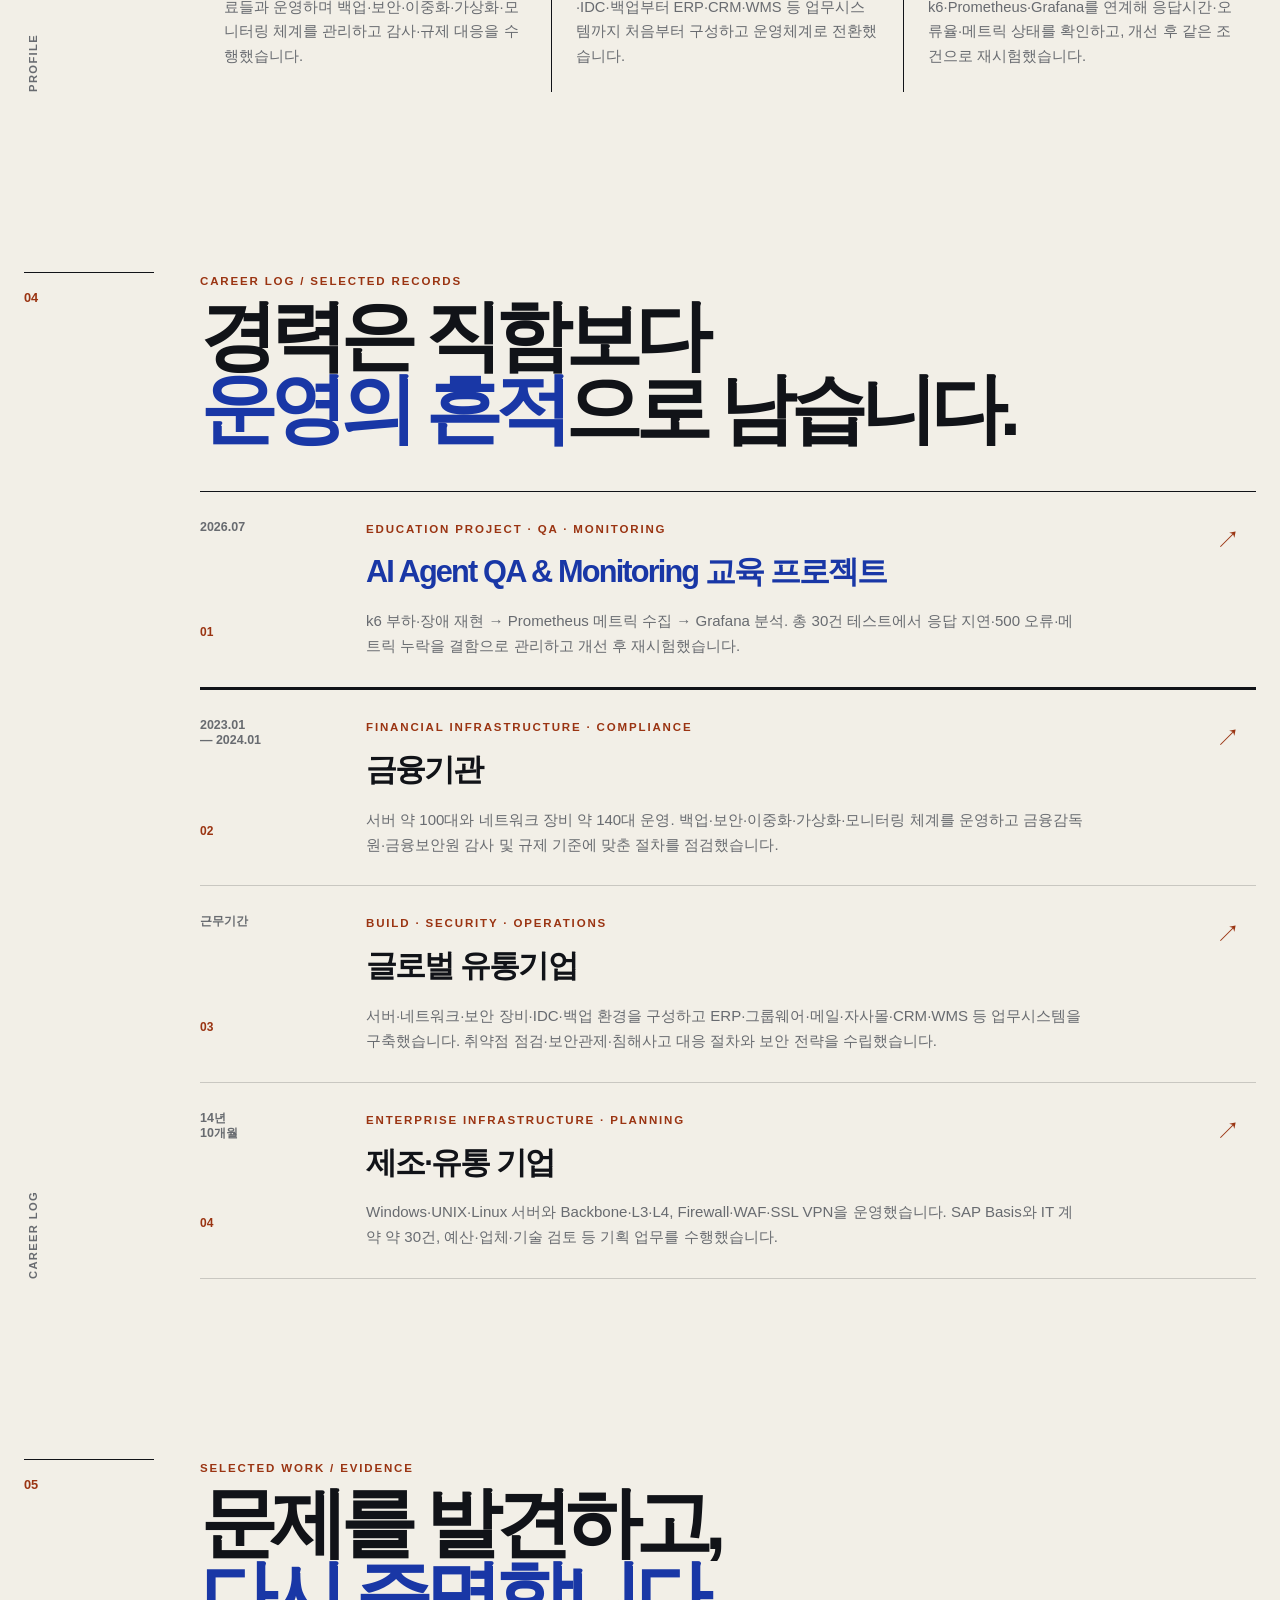
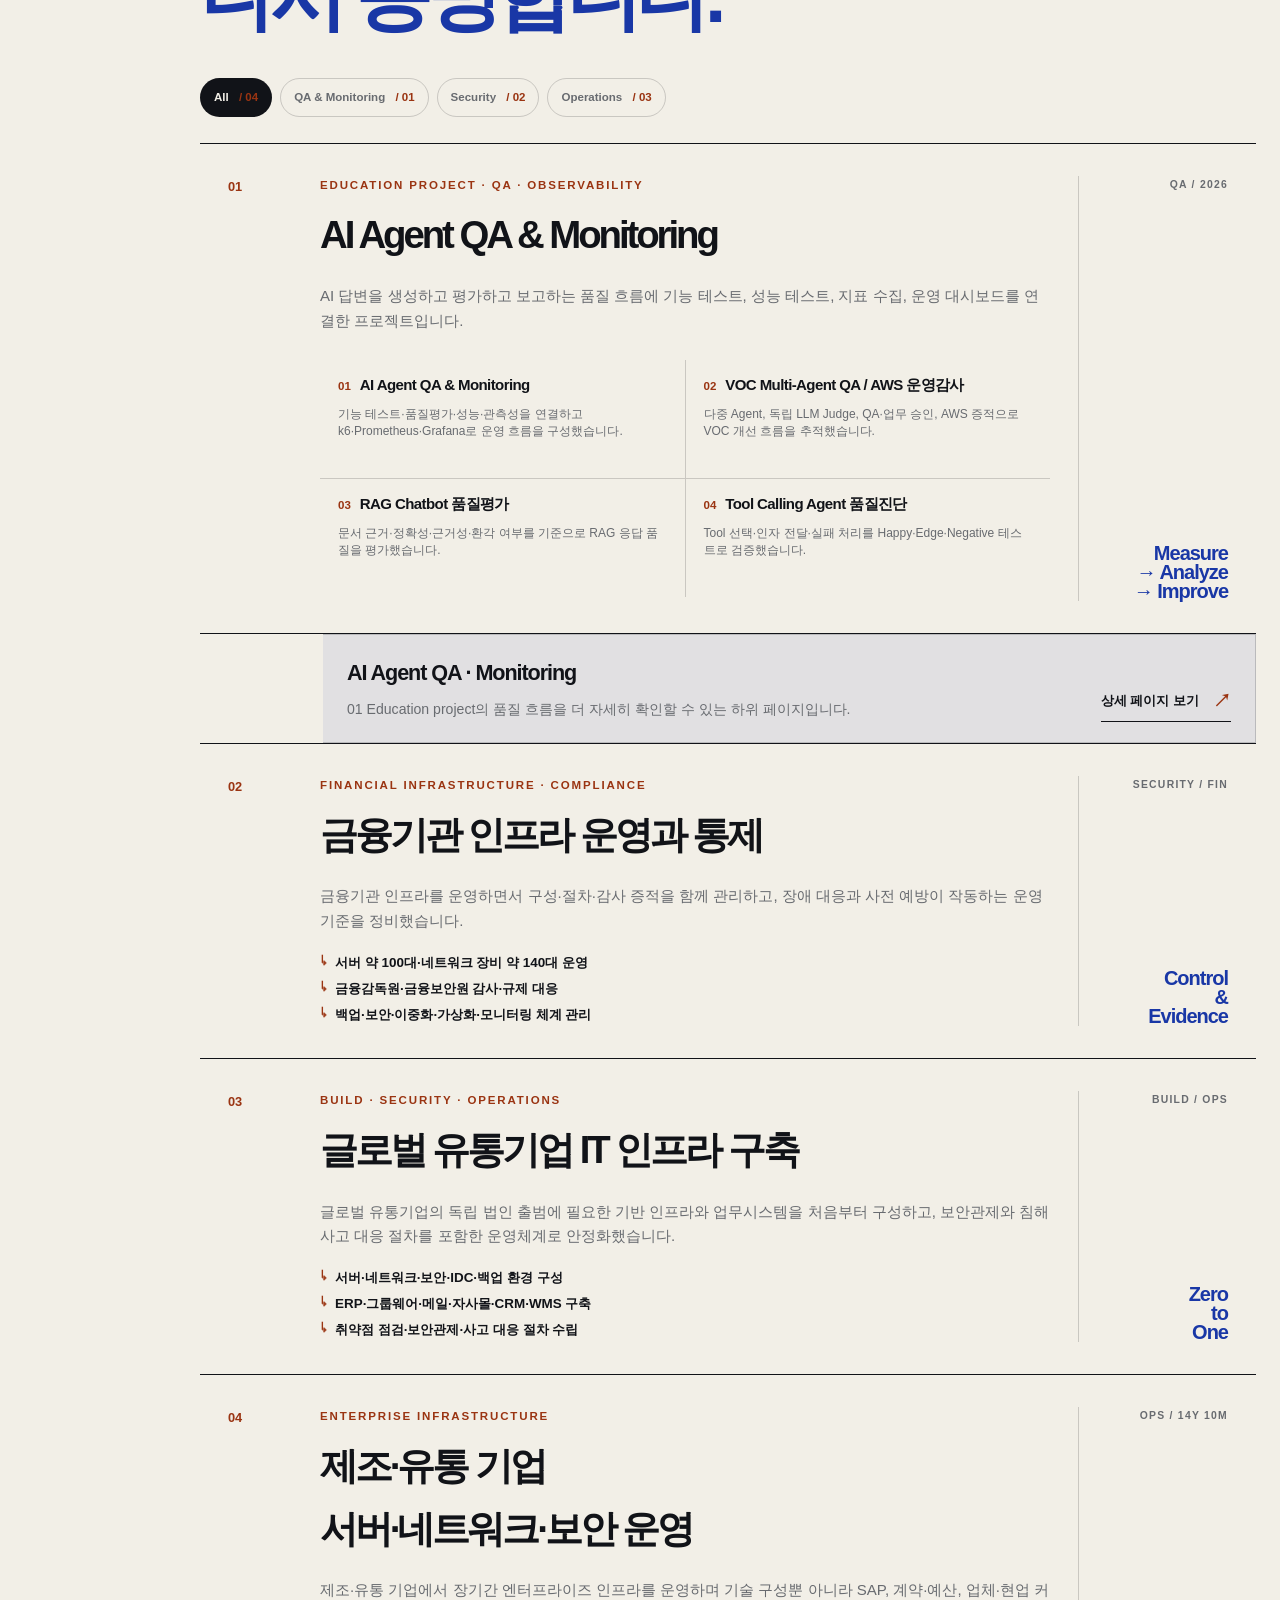
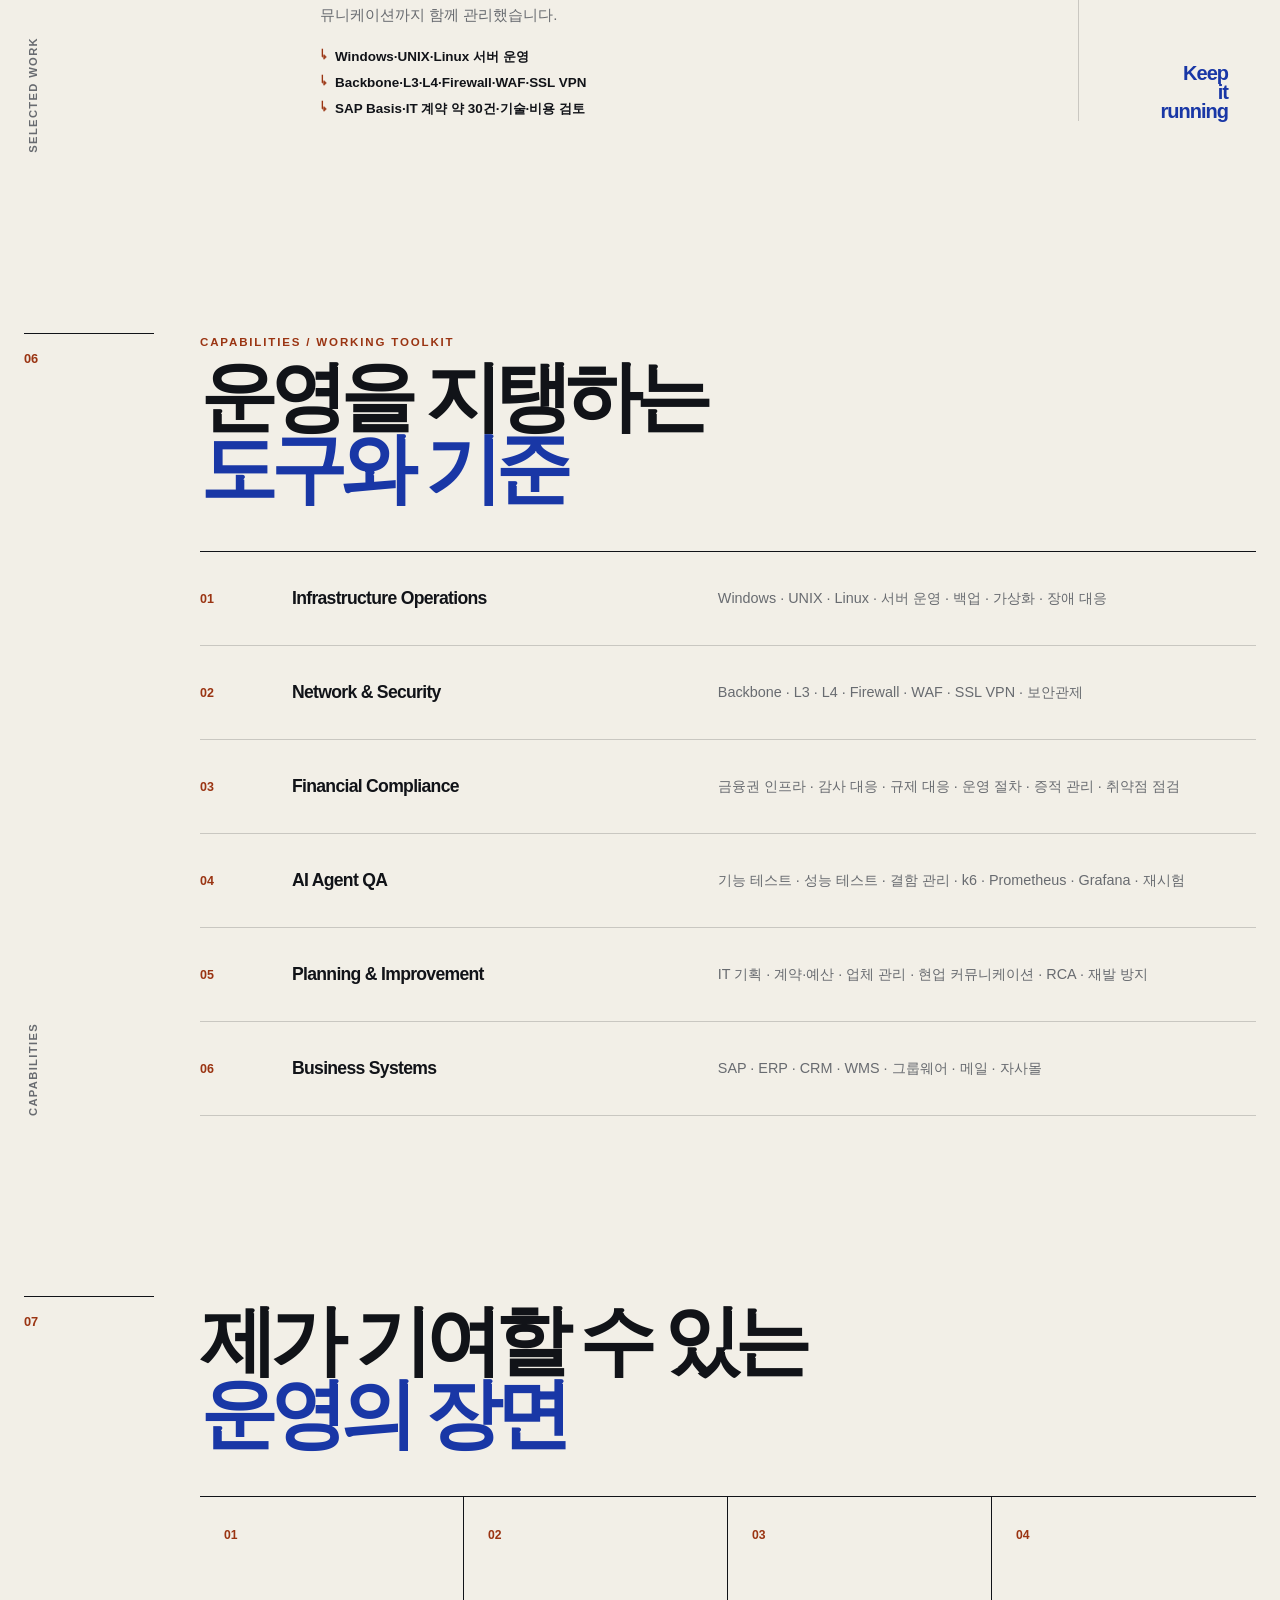
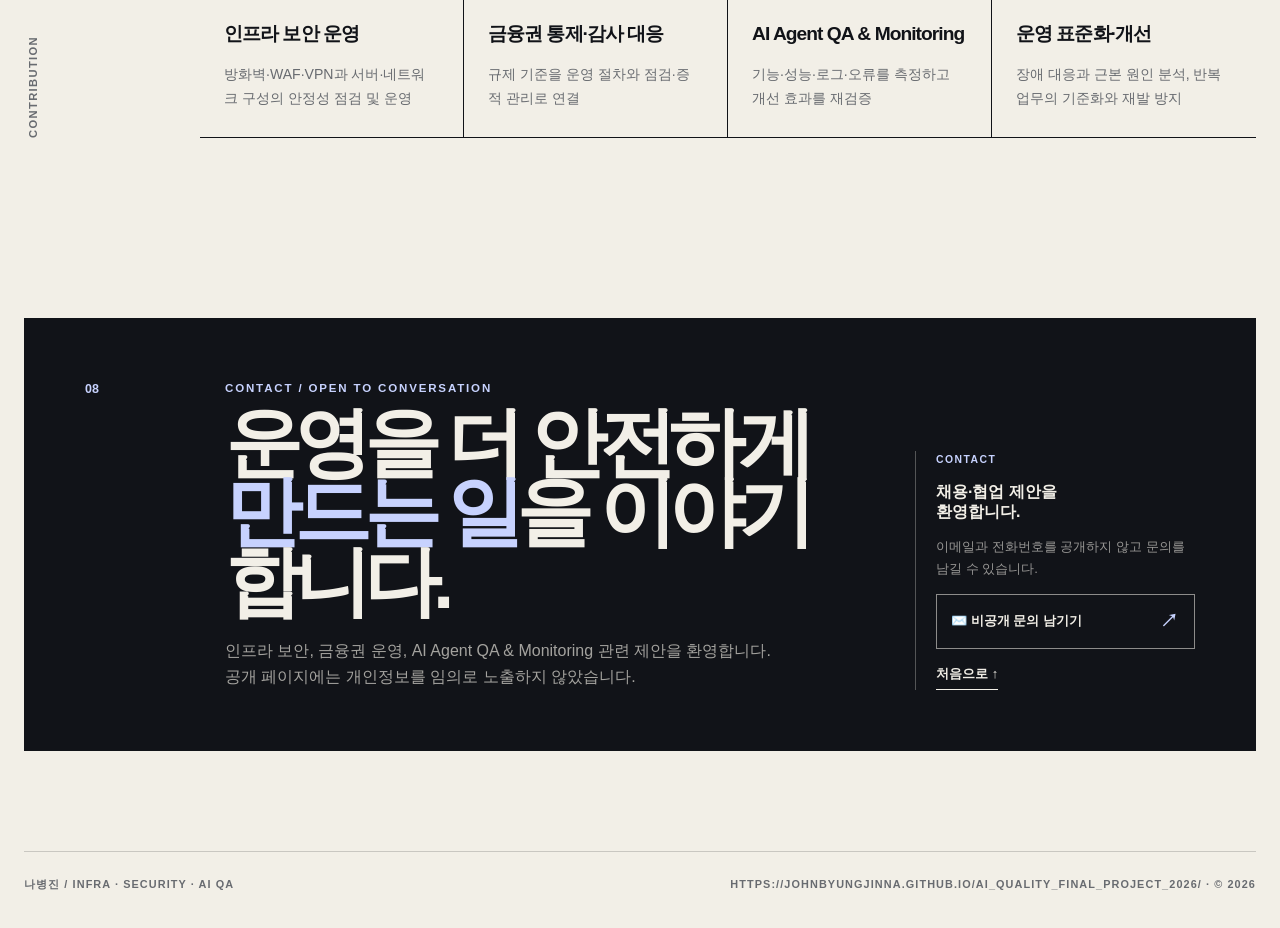
==== commit 30381b8c: "Simplify portfolio section copy" ====
--- a/docs/index.html
+++ b/docs/index.html
@@ -71,12 +71,8 @@
       <section id="profile" class="section-shell section-block profile-block">
         <div class="section-rail"><span>03</span><p>Profile</p></div>
         <div class="profile-block__content">
-          <div class="section-heading section-heading--split">
+          <div class="section-heading">
             <h2>구축·운영·보안·품질을<br /><span>하나의 흐름</span>으로 봅니다.</h2>
-            <p>
-              현장 운영 경험을 바탕으로 시스템의 구성과 위험을 파악하고, 규정과 기술을 실행 가능한
-              운영 절차로 구체화합니다.
-            </p>
           </div>
           <div class="principles-grid">
             <article class="principle">
@@ -133,9 +129,8 @@
       <section id="projects" class="section-shell section-block projects-block">
         <div class="section-rail"><span>05</span><p>Selected work</p></div>
         <div class="projects-block__content">
-          <div class="section-heading section-heading--projects">
+          <div class="section-heading">
             <div><p class="overline">Selected work / evidence</p><h2>문제를 발견하고,<br /><span>다시 증명합니다.</span></h2></div>
-            <p>교육용 시범 결과와 실제 인프라 운영 경험을 구분해 기록했습니다.</p>
           </div>
           <div class="project-filters" role="group" aria-label="프로젝트 필터">
             <button class="filter-button is-active" type="button" data-filter="all">All <span>/ 04</span></button>
@@ -201,7 +196,7 @@
       <section class="section-shell section-block roles-block">
         <div class="section-rail"><span>07</span><p>Contribution</p></div>
         <div class="roles-block__content">
-          <div class="section-heading section-heading--split"><h2>제가 기여할 수 있는<br /><span>운영의 장면</span></h2><p>인프라의 현재 상태를 파악하고, 위험을 줄이는 기준과 검증 방법을 운영에 정착시키는 역할에 강점을 발휘합니다.</p></div>
+          <div class="section-heading"><h2>제가 기여할 수 있는<br /><span>운영의 장면</span></h2></div>
           <div class="role-grid"><article><span>01</span><h3>인프라 보안 운영</h3><p>방화벽·WAF·VPN과 서버·네트워크 구성의 안정성 점검 및 운영</p></article><article><span>02</span><h3>금융권 통제·감사 대응</h3><p>규제 기준을 운영 절차와 점검·증적 관리로 연결</p></article><article><span>03</span><h3>AI Agent QA & Monitoring</h3><p>기능·성능·로그·오류를 측정하고 개선 효과를 재검증</p></article><article><span>04</span><h3>운영 표준화·개선</h3><p>장애 대응과 근본 원인 분석, 반복 업무의 기준화와 재발 방지</p></article></div>
         </div>
       </section>
--- a/docs/styles.css
+++ b/docs/styles.css
@@ -189,6 +189,8 @@
 .project-work-item p { margin: 10px 0 0; color: var(--muted); font-size: 0.75rem; line-height: 1.45; }
 .filter-empty { margin: 24px 0 0; color: var(--muted); }
 .related-portfolio { position: relative; grid-column: 1 / -1; display: flex; justify-content: space-between; align-items: end; gap: 28px; margin-left: 120px; border-left: 3px solid var(--blue); padding: 20px 24px; border-top: 1px solid var(--line); border-right: 1px solid var(--line); border-bottom: 1px solid var(--line); background: color-mix(in srgb, var(--blue) 8%, var(--paper)); box-shadow: -120px 0 0 var(--paper); }
+.related-portfolio::before { position: absolute; top: -1px; bottom: -1px; left: -120px; width: 120px; content: ""; background: var(--paper); z-index: 1; }
+.related-portfolio > * { position: relative; z-index: 2; }
 .related-portfolio h3 { margin: 0 0 8px; font-size: 1.35rem; letter-spacing: -0.05em; }
 .related-portfolio p:not(.overline) { max-width: 560px; margin: 0; color: var(--muted); font-size: 0.88rem; }
 .related-portfolio .text-link { flex: 0 0 auto; }
@@ -281,6 +283,7 @@
   .project__main h3 { font-size: 1.8rem; }
   .project-work-grid { grid-template-columns: 1fr; }
   .related-portfolio { margin-left: 101px; display: grid; align-items: start; gap: 20px; padding: 18px; }
+  .related-portfolio::before { left: -101px; width: 101px; }
   .roles-block { padding-bottom: 110px; }
   .role-grid { grid-template-columns: 1fr; }
   .role-grid article, .role-grid article:nth-child(2) { border-right: 0; border-bottom: 1px solid var(--ink); }
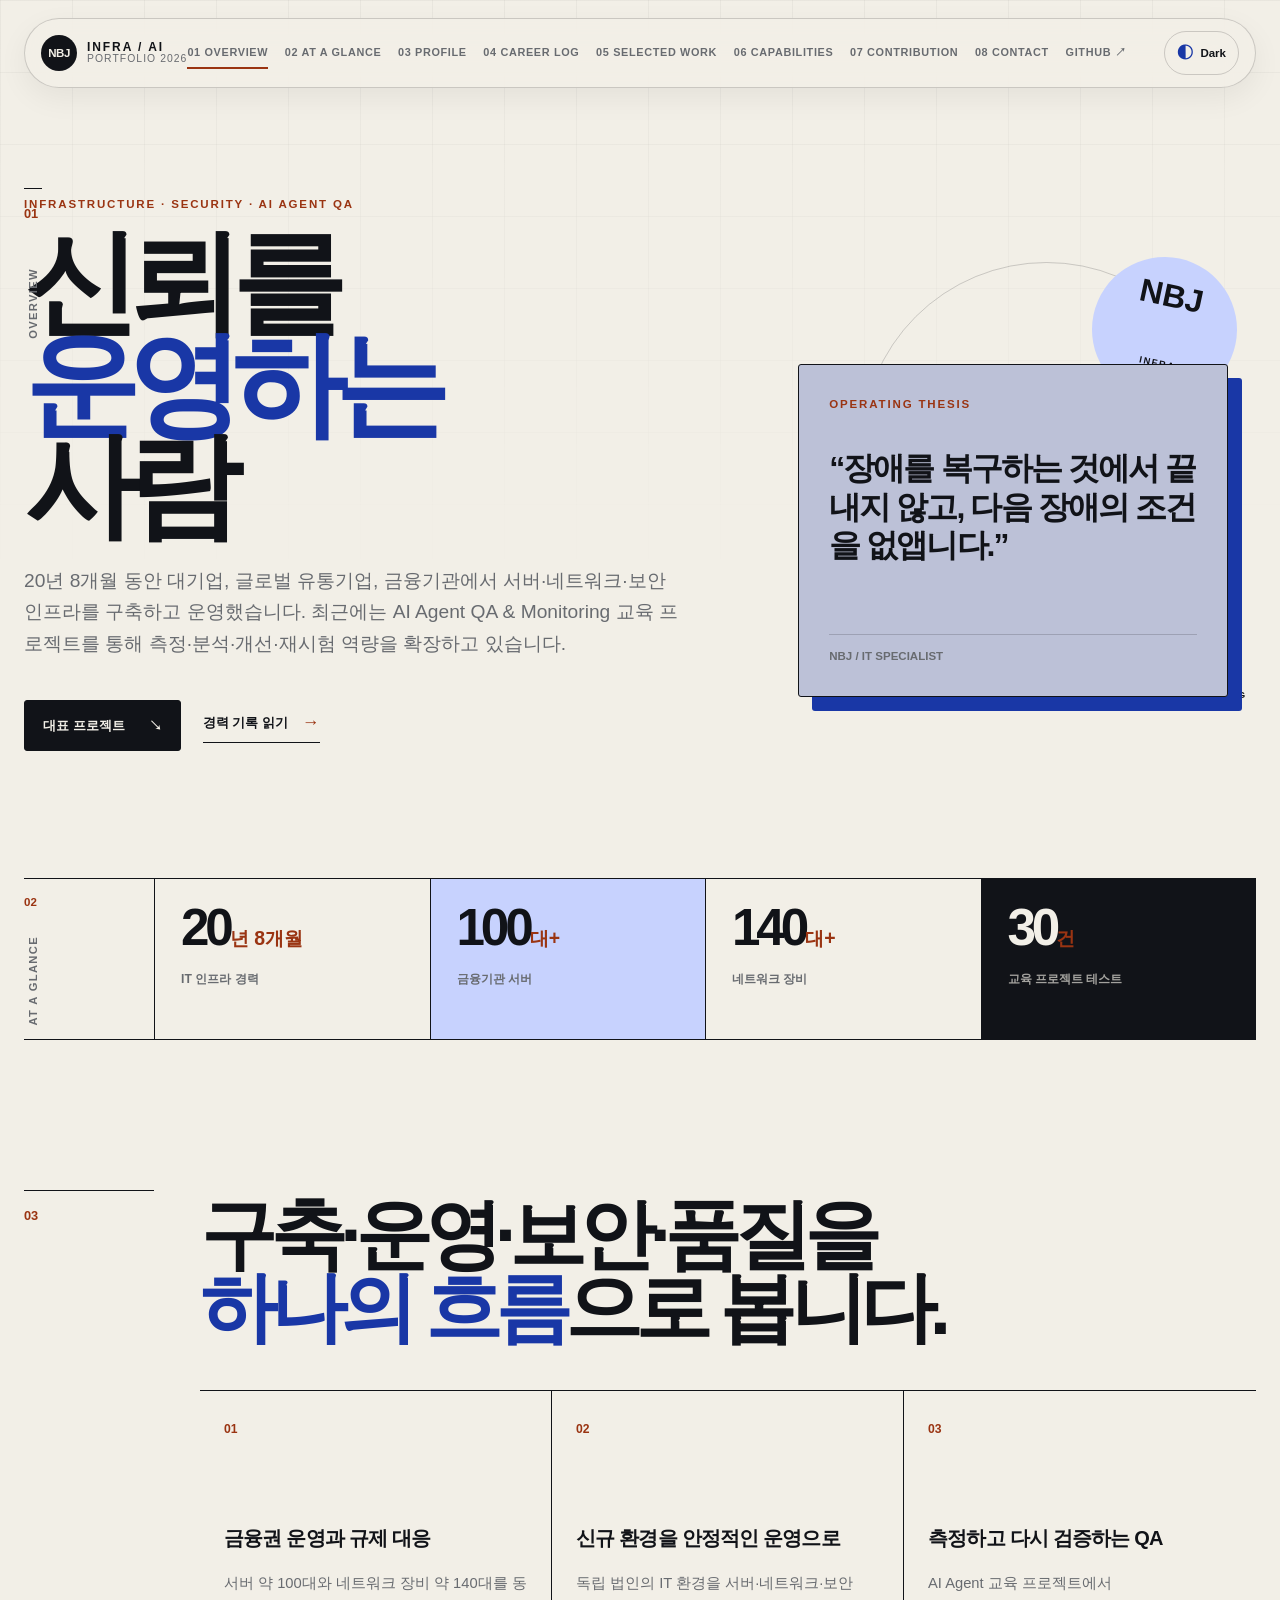
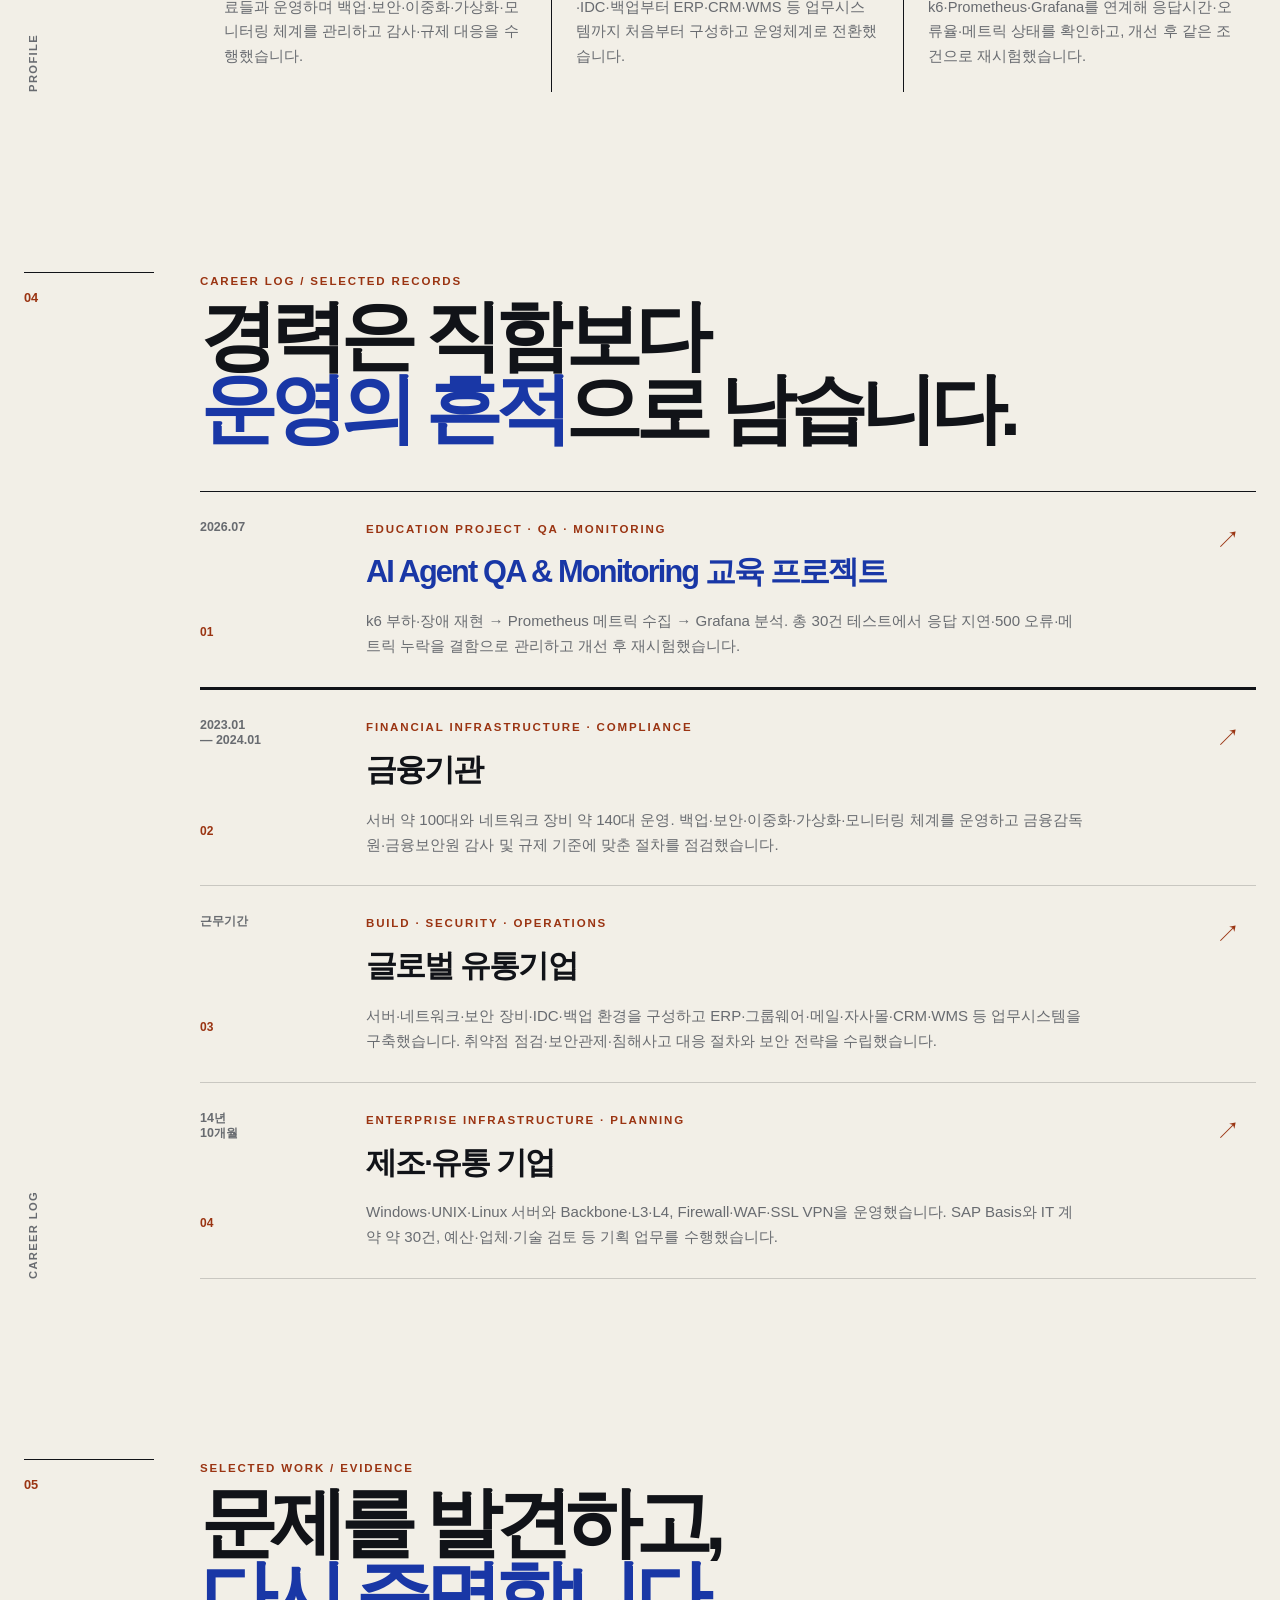
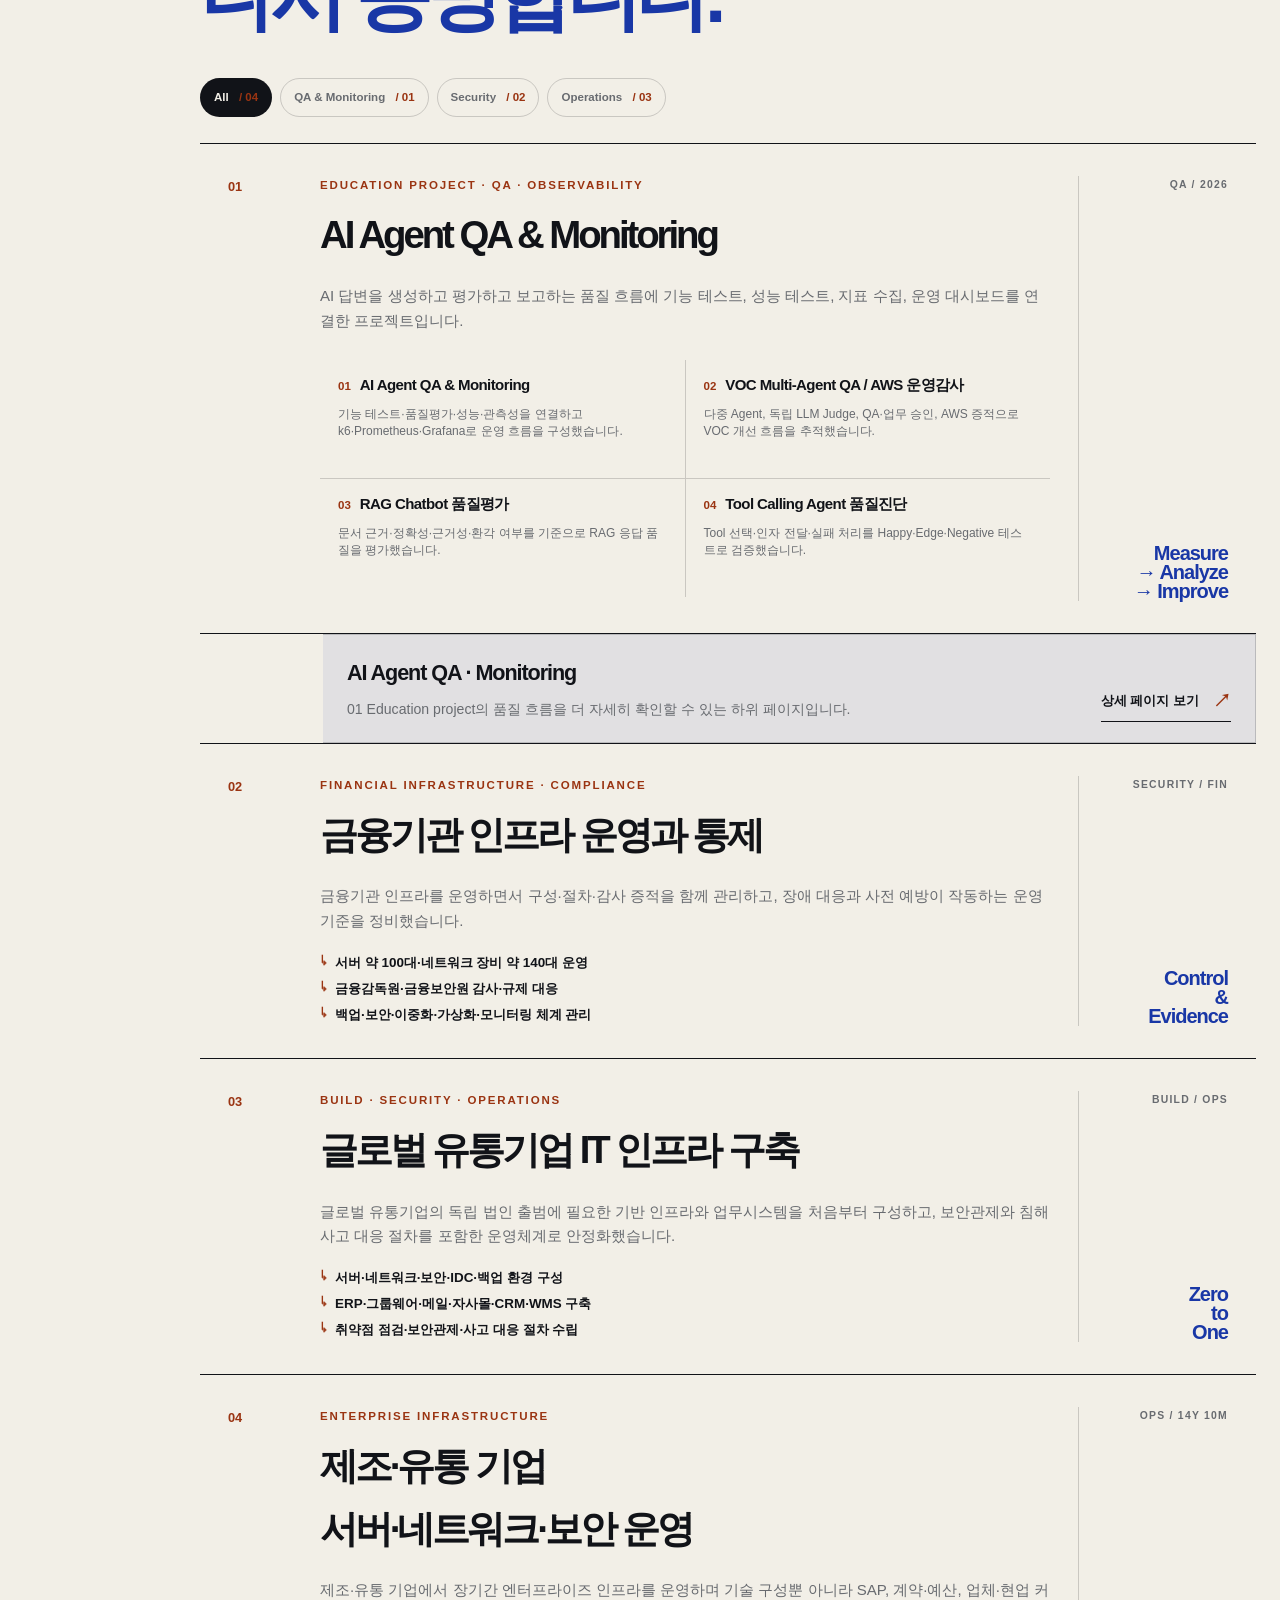
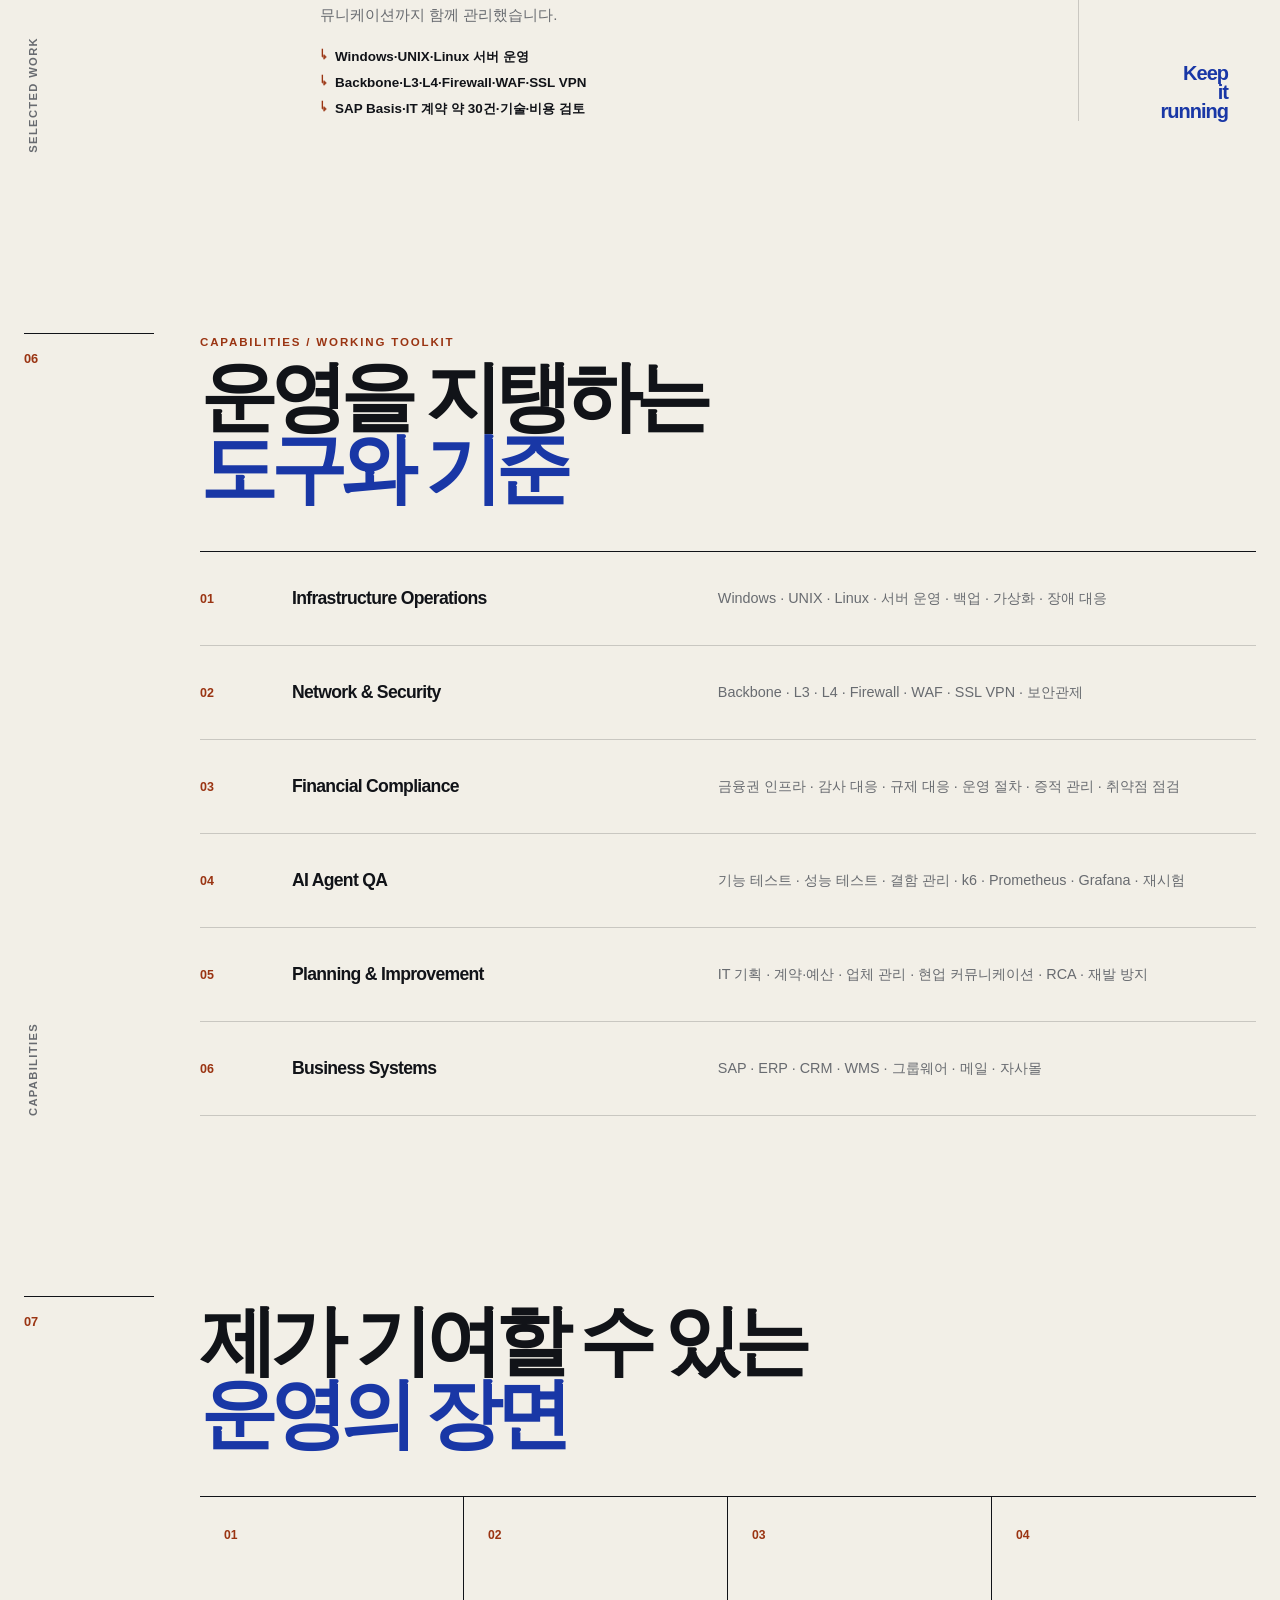
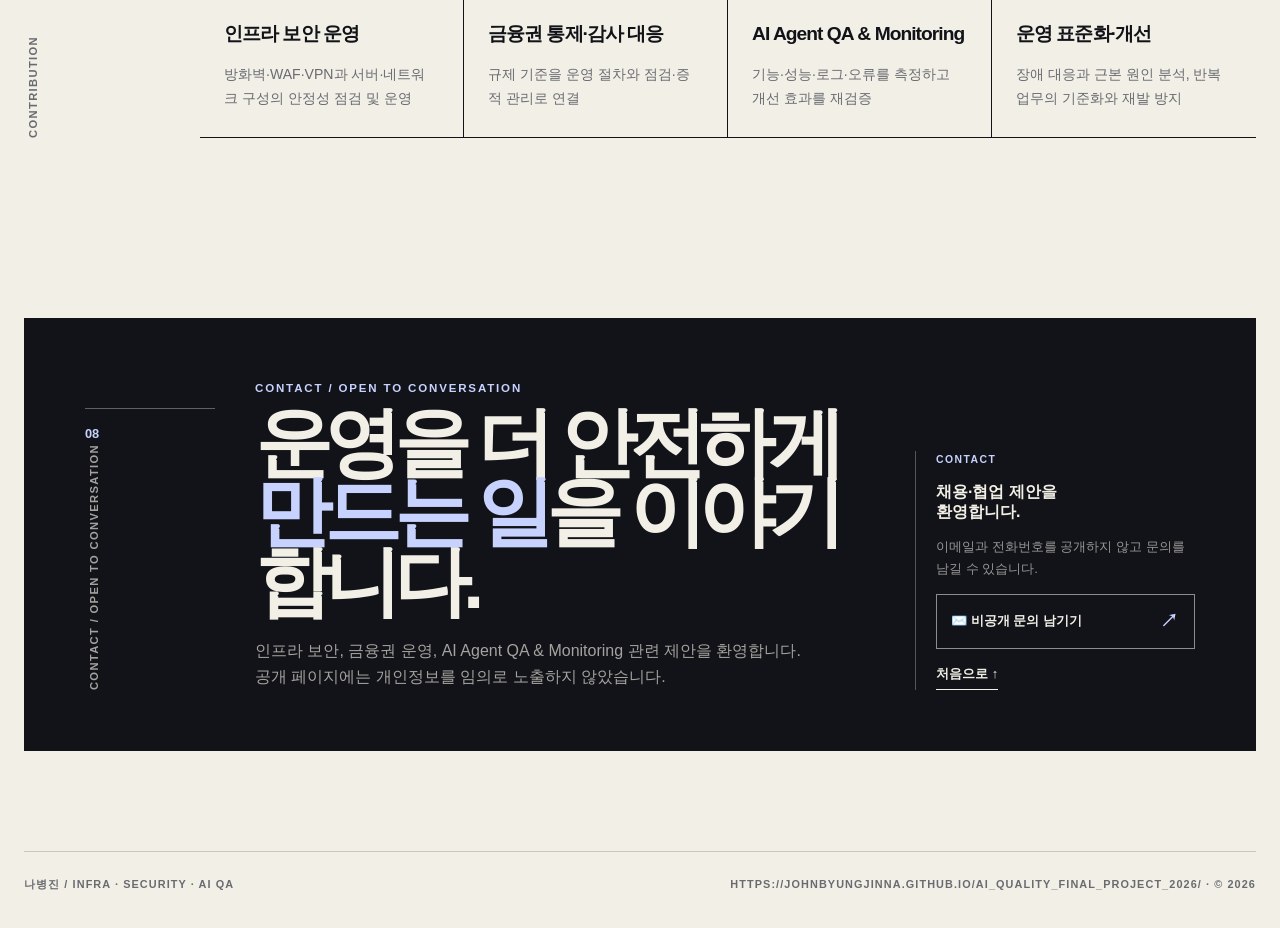
==== commit 62b51be7: "Align section navigation and contact rail" ====
--- a/docs/index.html
+++ b/docs/index.html
@@ -21,10 +21,14 @@
         <span class="brand-copy"><strong>INFRA / AI</strong><small>portfolio 2026</small></span>
       </a>
       <nav class="site-nav" aria-label="주요 메뉴">
-        <a href="#profile">Profile</a>
-        <a href="#career">Career</a>
-        <a href="#projects">Projects</a>
-        <a href="#contact">Contact</a>
+        <a href="#overview">01 Overview</a>
+        <a href="#glance">02 At a glance</a>
+        <a href="#profile">03 Profile</a>
+        <a href="#career">04 Career log</a>
+        <a href="#projects">05 Selected work</a>
+        <a href="#capabilities">06 Capabilities</a>
+        <a href="#contribution">07 Contribution</a>
+        <a href="#contact">08 Contact</a>
         <a href="https://github.com/JohnByungjinNa/ai_quality_final_project_2026" target="_blank" rel="noreferrer">GitHub ↗</a>
       </nav>
       <button class="theme-toggle" type="button" aria-label="테마 전환" aria-pressed="false">
@@ -34,7 +38,7 @@
     </header>
 
     <main id="top">
-      <section class="hero section-shell" aria-labelledby="hero-title">
+      <section id="overview" class="hero section-shell" aria-labelledby="hero-title">
         <div class="hero__rail"><span>01</span><p>Overview</p></div>
         <div class="hero__copy">
           <p class="overline">Infrastructure · Security · AI Agent QA</p>
@@ -60,7 +64,7 @@
         </div>
       </section>
 
-      <section class="metric-band section-shell" aria-label="핵심 경력 지표">
+      <section id="glance" class="metric-band section-shell" aria-label="핵심 경력 지표">
         <div class="metric-band__intro"><span>02</span><p>At a glance</p></div>
         <div class="metric metric--wide"><strong>20<span>년 8개월</span></strong><p>IT 인프라 경력</p></div>
         <div class="metric metric--accent"><strong>100<span>대+</span></strong><p>금융기관 서버</p></div>
@@ -178,7 +182,7 @@
         </div>
       </section>
 
-      <section class="section-shell section-block capability-block">
+      <section id="capabilities" class="section-shell section-block capability-block">
         <div class="section-rail"><span>06</span><p>Capabilities</p></div>
         <div class="capability-block__content">
           <div class="section-heading"><p class="overline">Capabilities / working toolkit</p><h2>운영을 지탱하는<br /><span>도구와 기준</span></h2></div>
@@ -193,7 +197,7 @@
         </div>
       </section>
 
-      <section class="section-shell section-block roles-block">
+      <section id="contribution" class="section-shell section-block roles-block">
         <div class="section-rail"><span>07</span><p>Contribution</p></div>
         <div class="roles-block__content">
           <div class="section-heading"><h2>제가 기여할 수 있는<br /><span>운영의 장면</span></h2></div>
@@ -202,7 +206,7 @@
       </section>
 
       <section id="contact" class="section-shell contact-block">
-        <div class="contact-block__index">08</div>
+        <div class="section-rail contact-block__rail"><span>08</span><p>Contact / open to conversation</p></div>
         <div><p class="overline">Contact / open to conversation</p><h2>운영을 더 안전하게<br /><em>만드는 일</em>을 이야기합니다.</h2><p>인프라 보안, 금융권 운영, AI Agent QA & Monitoring 관련 제안을 환영합니다. 공개 페이지에는 개인정보를 임의로 노출하지 않았습니다.</p></div>
         <div class="contact-block__note"><span>CONTACT</span><strong>채용·협업 제안을<br />환영합니다.</strong><p>이메일과 전화번호를 공개하지 않고 문의를 남길 수 있습니다.</p><a class="contact-form-button" href="https://forms.gle/yvzx17WE3JHssBXV6" target="_blank" rel="noreferrer">✉️ 비공개 문의 남기기 <span>↗</span></a><a class="text-link" href="#top">처음으로 ↑</a></div>
       </section>
--- a/docs/styles.css
+++ b/docs/styles.css
@@ -84,7 +84,8 @@
 .brand-copy { display: grid; gap: 0; line-height: 1.05; }
 .brand-copy strong { font-size: 0.75rem; letter-spacing: 0.16em; }
 .brand-copy small { color: var(--muted); font-size: 0.65rem; letter-spacing: 0.1em; text-transform: uppercase; }
-.site-nav { display: flex; gap: 24px; color: var(--muted); font-size: 0.78rem; font-weight: 700; letter-spacing: 0.08em; text-transform: uppercase; }
+.site-nav { display: flex; min-width: 0; justify-content: center; gap: clamp(8px, 1.3vw, 20px); color: var(--muted); font-size: 0.68rem; font-weight: 700; letter-spacing: 0.06em; text-transform: uppercase; white-space: nowrap; overflow-x: auto; scrollbar-width: none; }
+.site-nav::-webkit-scrollbar { display: none; }
 .site-nav a { position: relative; padding: 7px 0; }
 .site-nav a::after { position: absolute; right: 0; bottom: 0; left: 0; height: 2px; content: ""; background: var(--coral); transform: scaleX(0); transform-origin: right; transition: transform 0.2s ease; }
 .site-nav a:hover::after, .site-nav a.is-current::after { transform: scaleX(1); transform-origin: left; }
@@ -209,8 +210,9 @@
 .role-grid h3 { margin: 70px 0 14px; font-size: 1.2rem; letter-spacing: -0.05em; }
 .role-grid p { margin: 0; color: var(--muted); font-size: 0.88rem; }
 
-.contact-block { display: grid; grid-template-columns: 100px 1fr 280px; gap: 40px; align-items: end; margin-bottom: 100px; padding: 60px; border: 1px solid var(--ink); background: var(--ink); color: var(--paper); }
-.contact-block__index { align-self: start; color: var(--lime); font-size: 0.78rem; font-weight: 900; }
+.contact-block { display: grid; grid-template-columns: 130px 1fr 280px; gap: 40px; align-items: end; margin-bottom: 100px; padding: 60px; border: 1px solid var(--ink); background: var(--ink); color: var(--paper); }
+.contact-block__rail { border-top-color: color-mix(in srgb, var(--paper) 35%, transparent); color: color-mix(in srgb, var(--paper) 65%, transparent); }
+.contact-block__rail span { color: var(--lime); }
 .contact-block h2 { margin: 10px 0 22px; font-size: clamp(2.8rem, 6vw, 6.6rem); font-weight: 900; line-height: 0.9; letter-spacing: -0.1em; }
 .contact-block h2 em { color: var(--lime); font-style: normal; }
 .contact-block > div:nth-child(2) > p:last-child { max-width: 560px; margin: 0; color: color-mix(in srgb, var(--paper) 65%, transparent); }
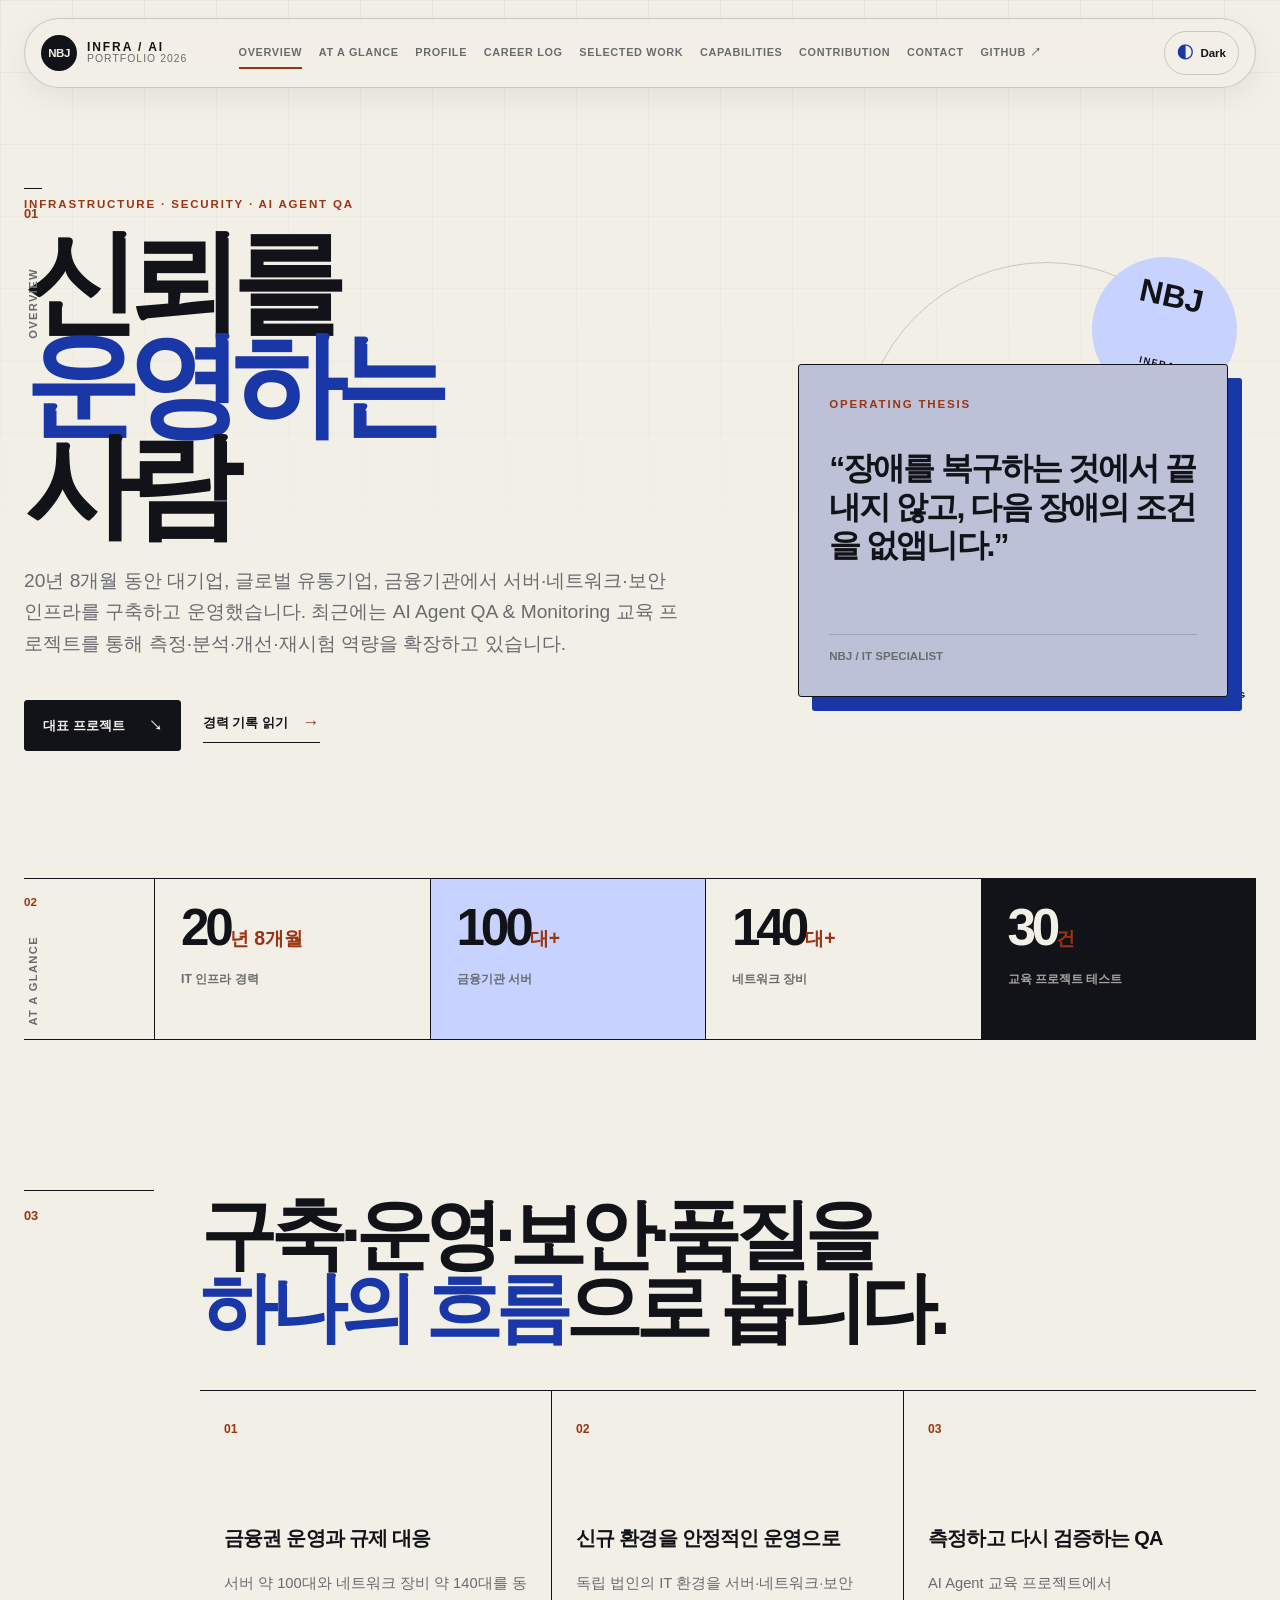
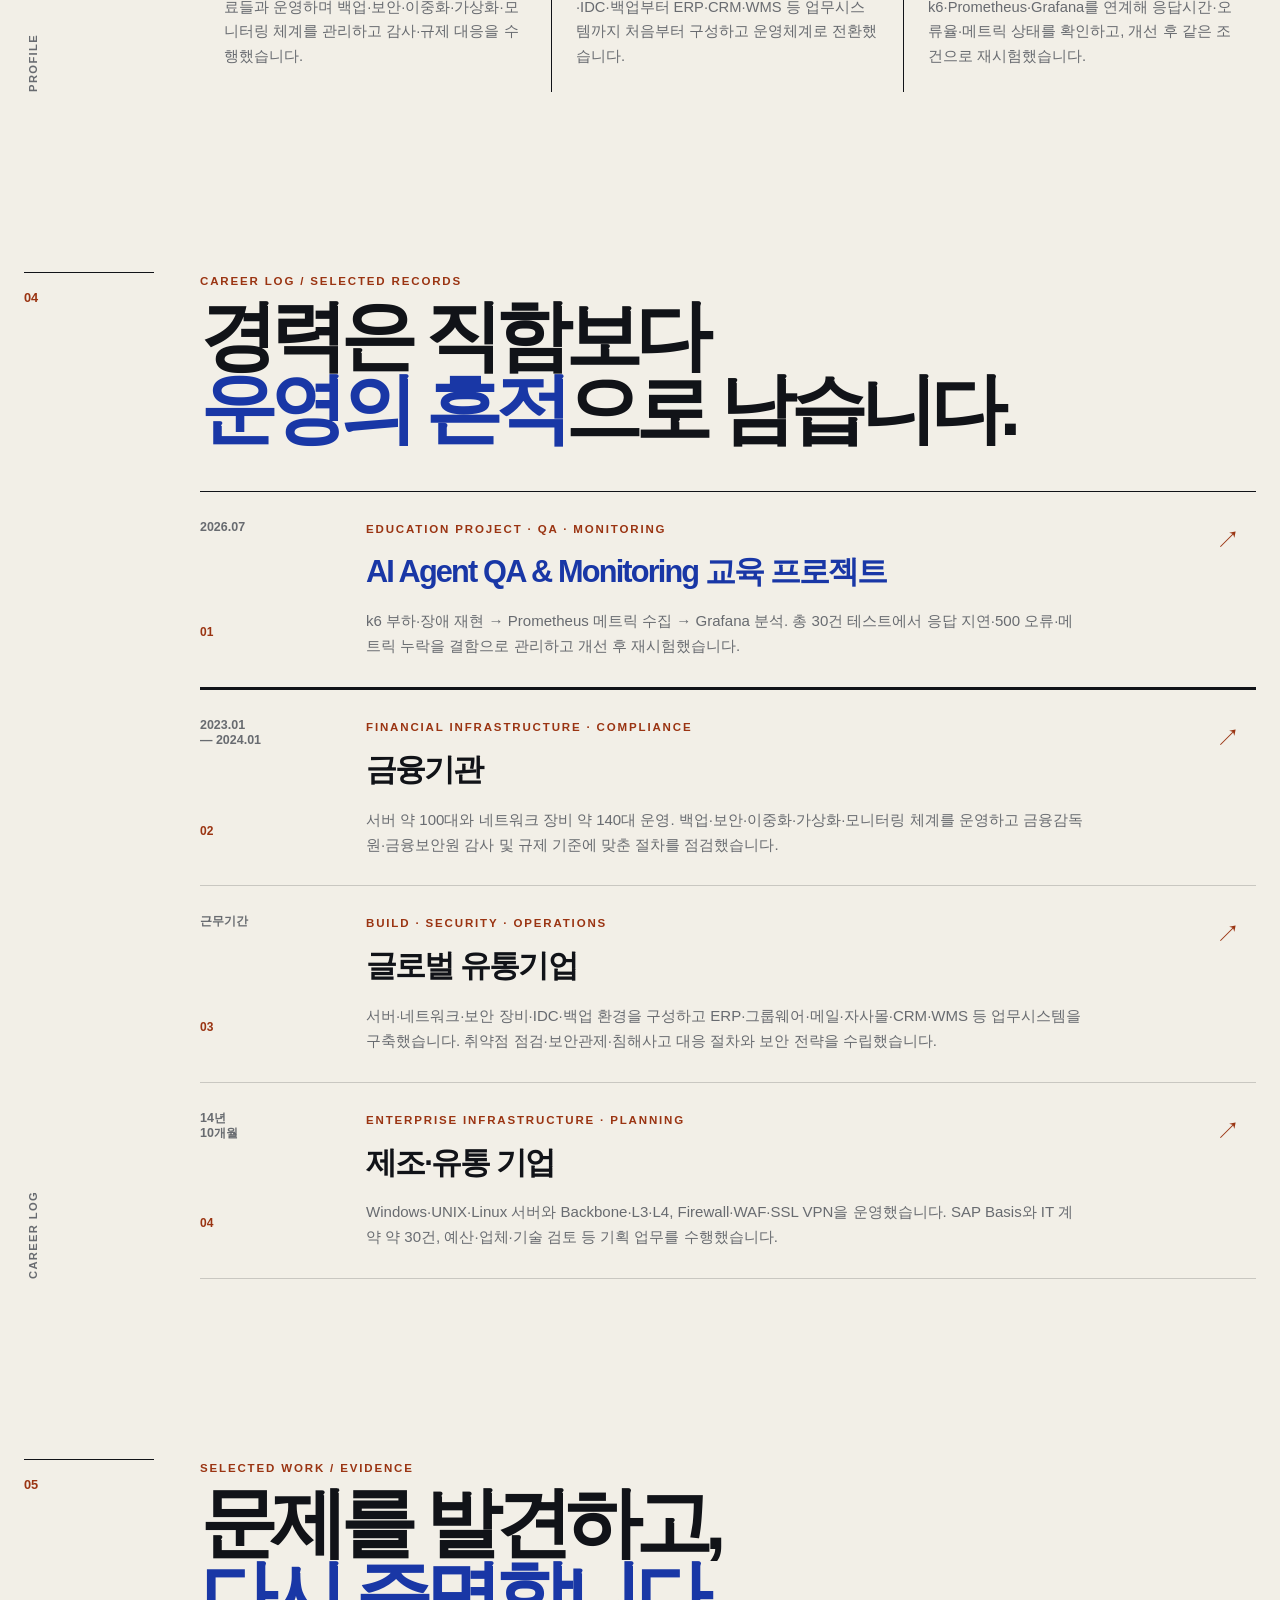
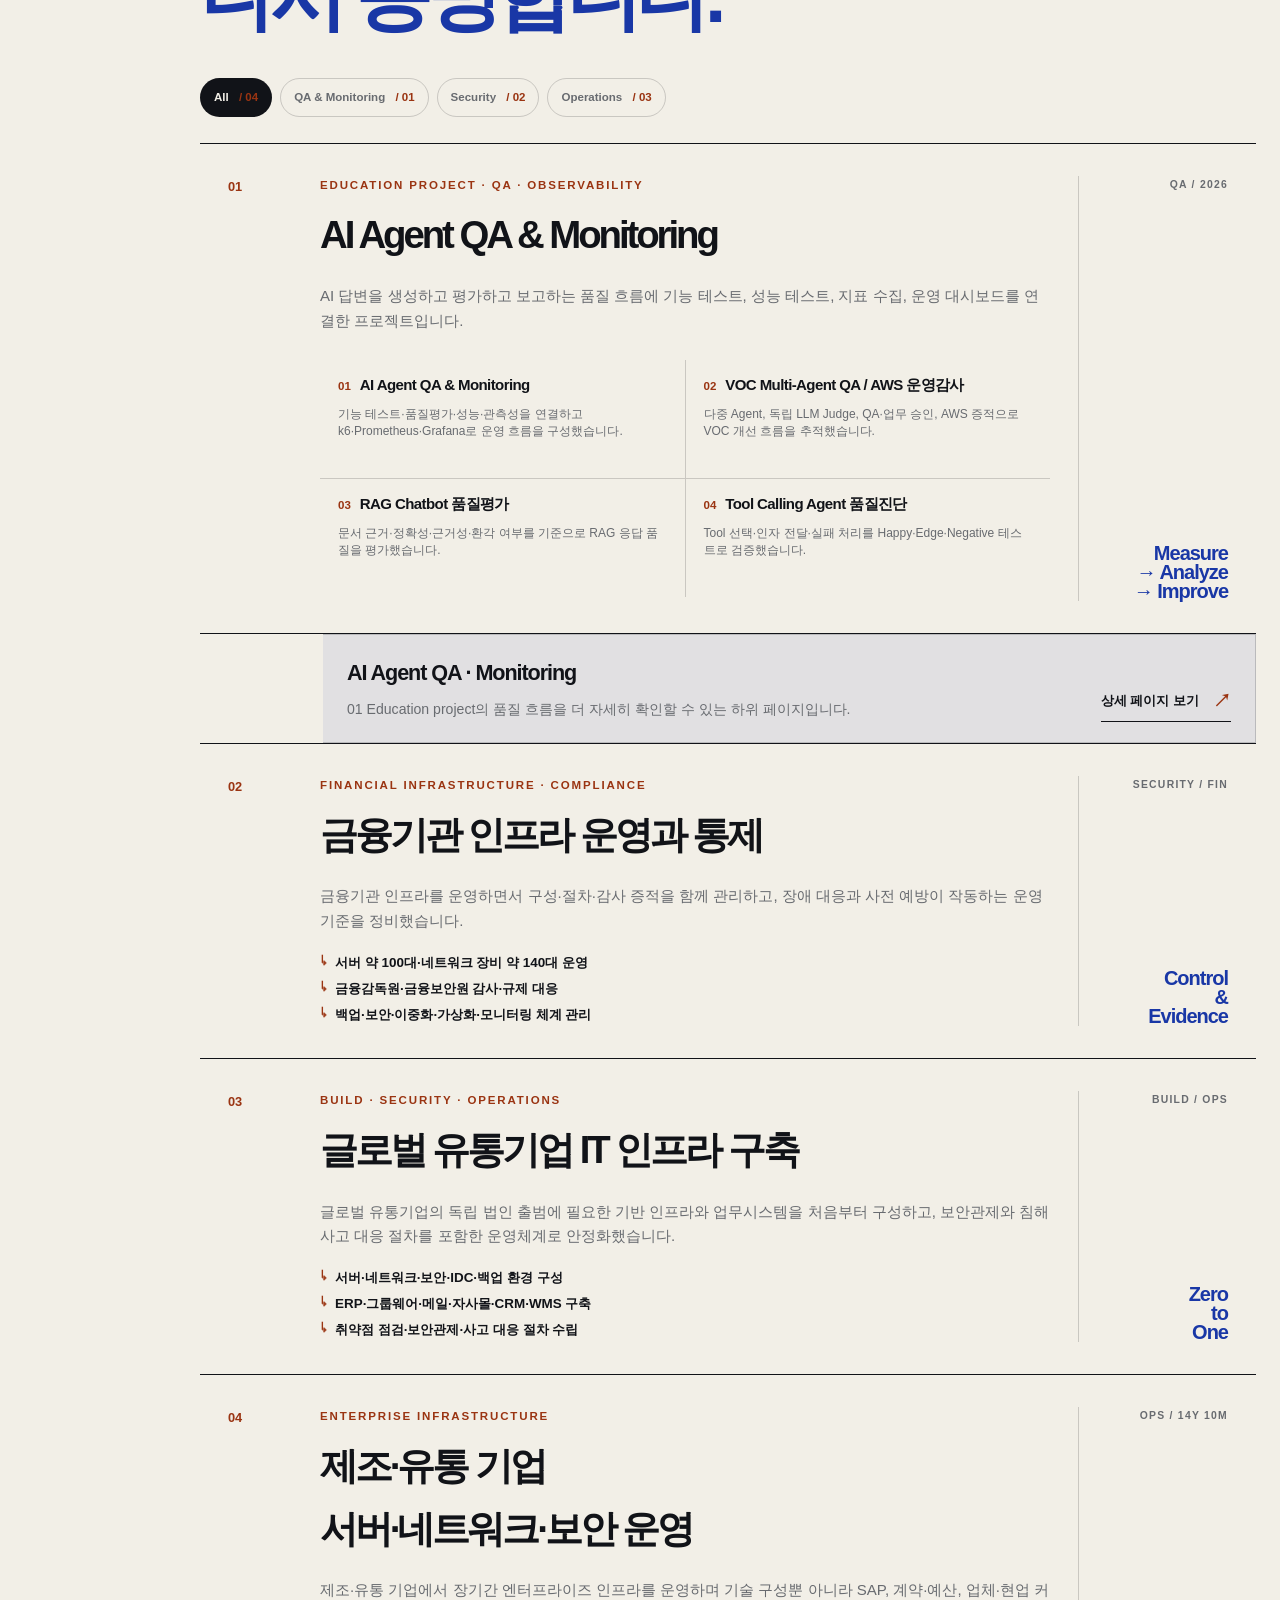
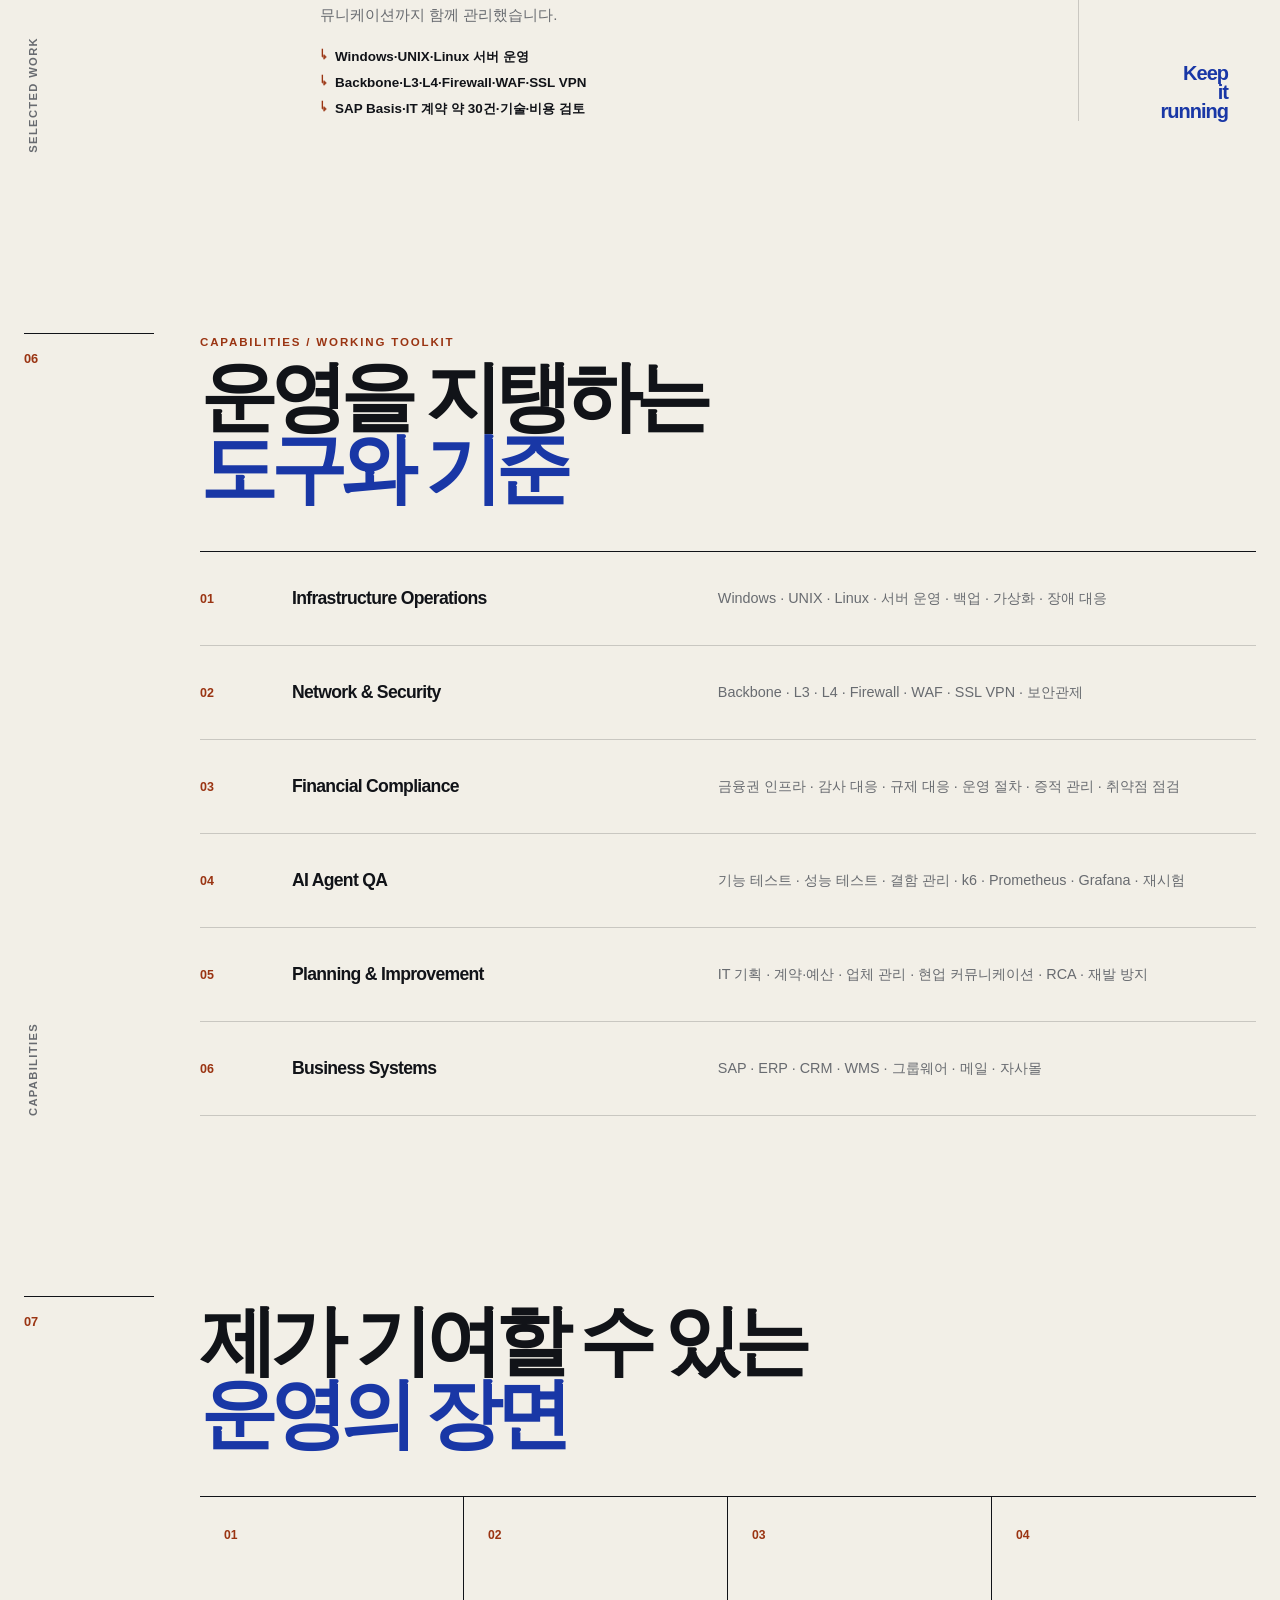
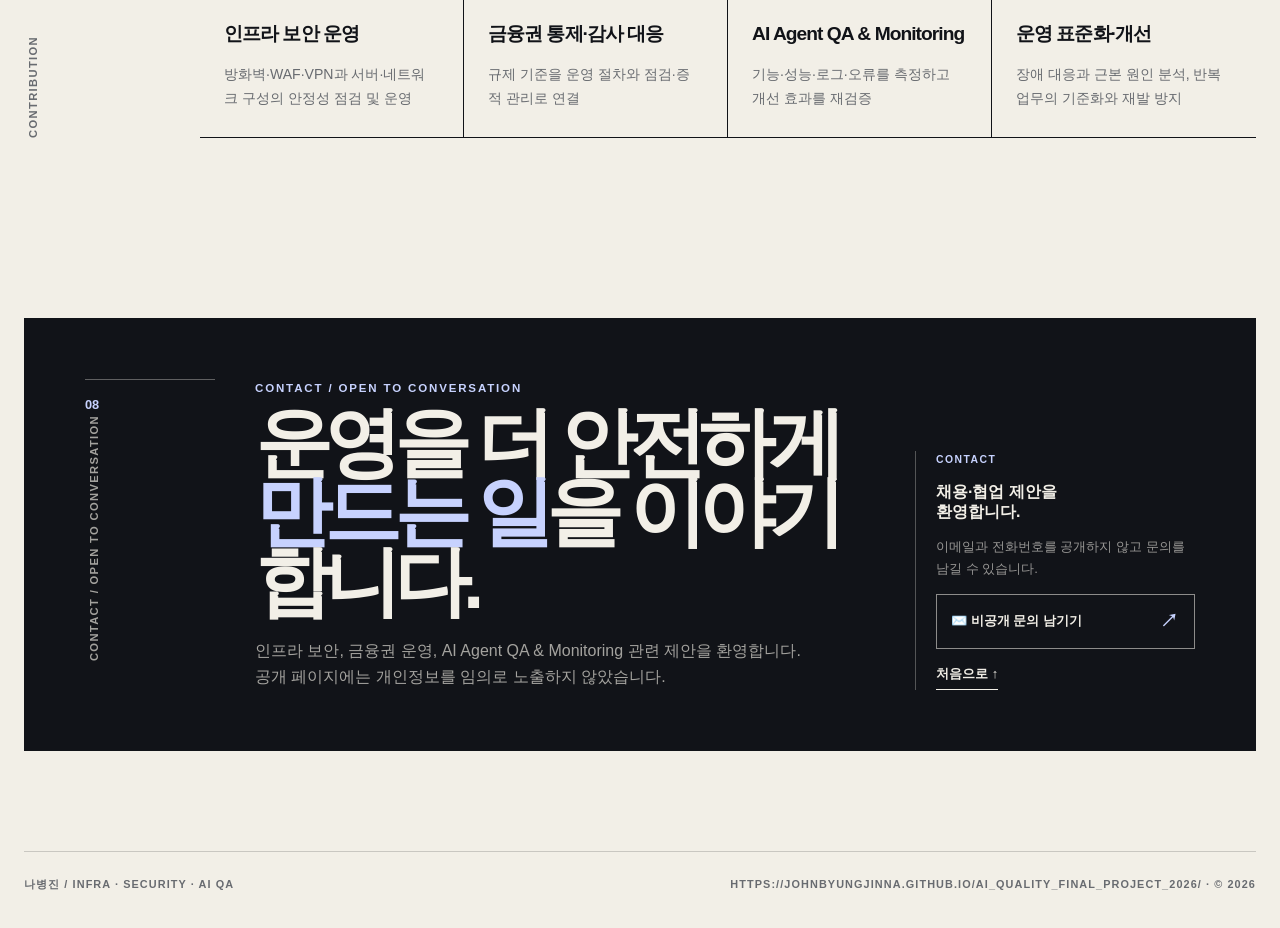
==== commit 3751e1cb: "Refine contact rail alignment" ====
--- a/docs/index.html
+++ b/docs/index.html
@@ -21,14 +21,14 @@
         <span class="brand-copy"><strong>INFRA / AI</strong><small>portfolio 2026</small></span>
       </a>
       <nav class="site-nav" aria-label="주요 메뉴">
-        <a href="#overview">01 Overview</a>
-        <a href="#glance">02 At a glance</a>
-        <a href="#profile">03 Profile</a>
-        <a href="#career">04 Career log</a>
-        <a href="#projects">05 Selected work</a>
-        <a href="#capabilities">06 Capabilities</a>
-        <a href="#contribution">07 Contribution</a>
-        <a href="#contact">08 Contact</a>
+        <a href="#overview">Overview</a>
+        <a href="#glance">At a glance</a>
+        <a href="#profile">Profile</a>
+        <a href="#career">Career log</a>
+        <a href="#projects">Selected work</a>
+        <a href="#capabilities">Capabilities</a>
+        <a href="#contribution">Contribution</a>
+        <a href="#contact">Contact</a>
         <a href="https://github.com/JohnByungjinNa/ai_quality_final_project_2026" target="_blank" rel="noreferrer">GitHub ↗</a>
       </nav>
       <button class="theme-toggle" type="button" aria-label="테마 전환" aria-pressed="false">
--- a/docs/styles.css
+++ b/docs/styles.css
@@ -211,7 +211,7 @@
 .role-grid p { margin: 0; color: var(--muted); font-size: 0.88rem; }
 
 .contact-block { display: grid; grid-template-columns: 130px 1fr 280px; gap: 40px; align-items: end; margin-bottom: 100px; padding: 60px; border: 1px solid var(--ink); background: var(--ink); color: var(--paper); }
-.contact-block__rail { border-top-color: color-mix(in srgb, var(--paper) 35%, transparent); color: color-mix(in srgb, var(--paper) 65%, transparent); }
+.contact-block__rail { align-self: start; border-top-color: color-mix(in srgb, var(--paper) 35%, transparent); color: color-mix(in srgb, var(--paper) 65%, transparent); }
 .contact-block__rail span { color: var(--lime); }
 .contact-block h2 { margin: 10px 0 22px; font-size: clamp(2.8rem, 6vw, 6.6rem); font-weight: 900; line-height: 0.9; letter-spacing: -0.1em; }
 .contact-block h2 em { color: var(--lime); font-style: normal; }
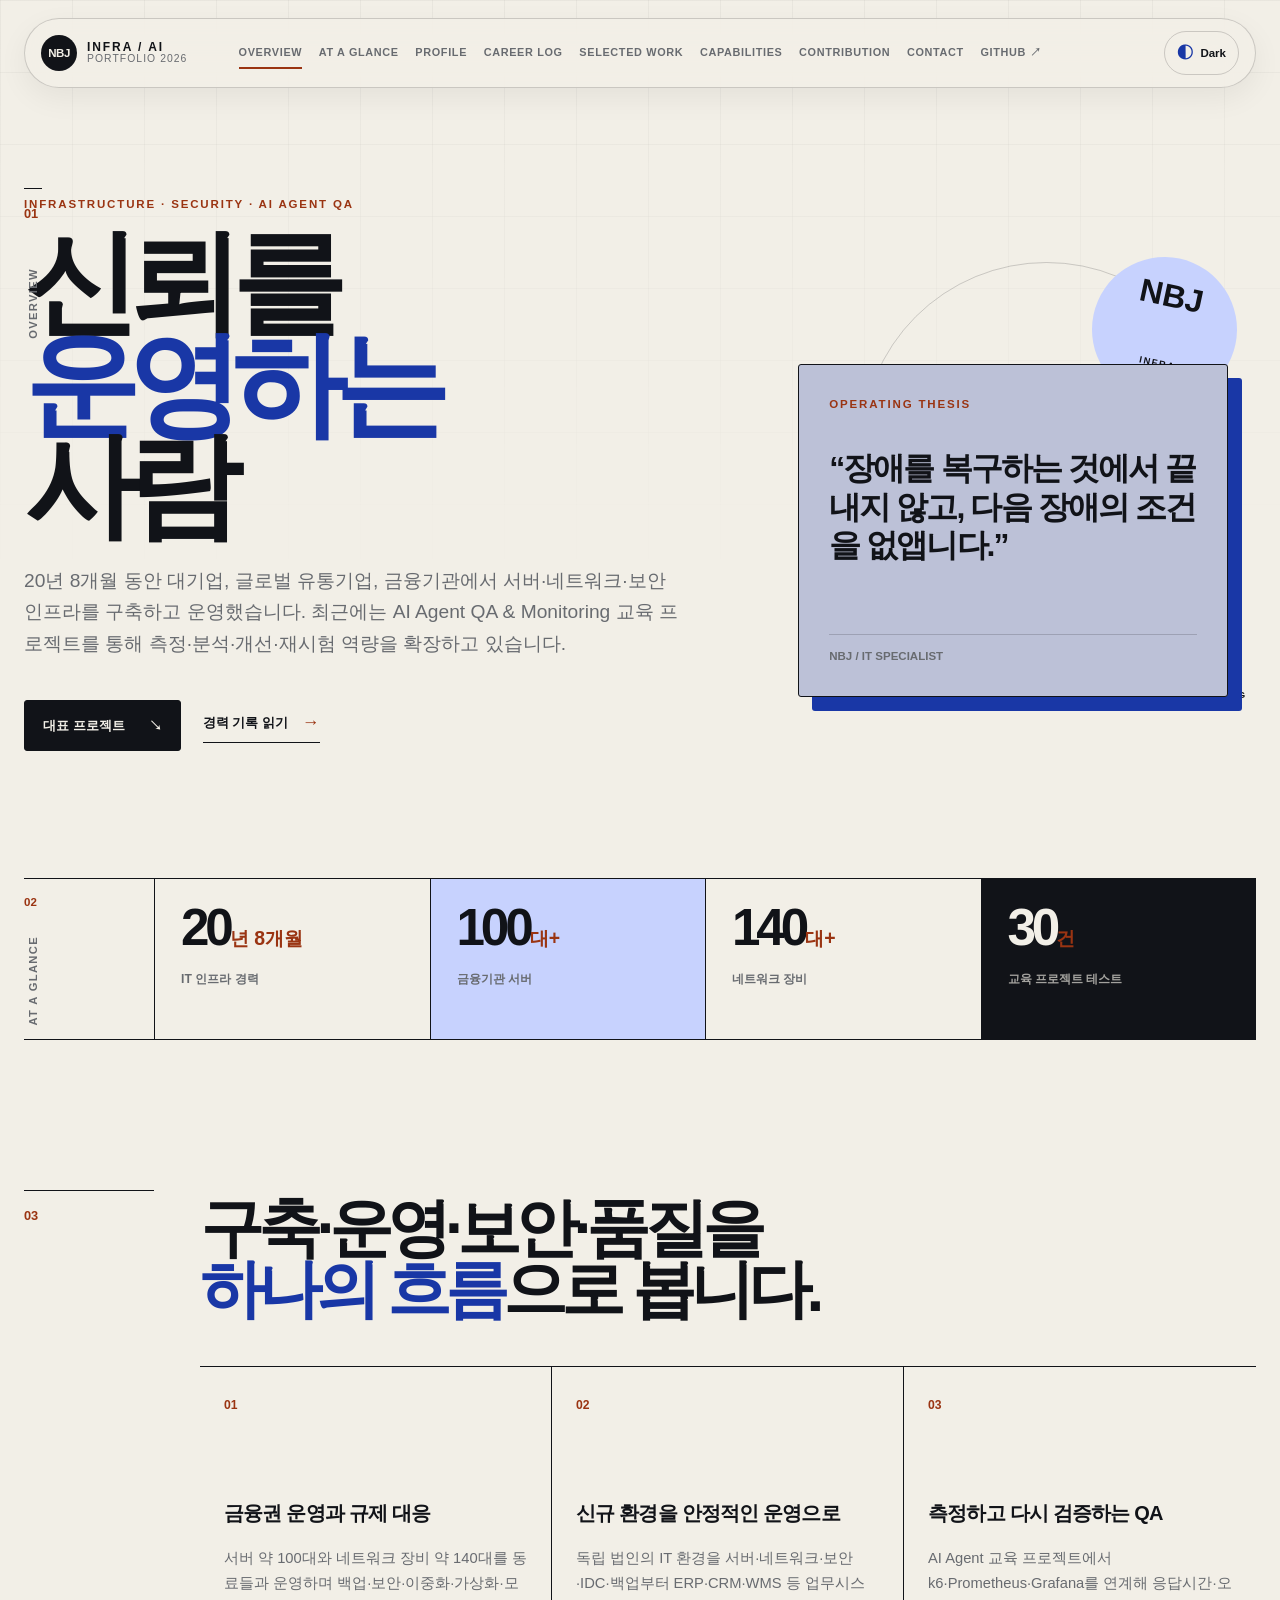
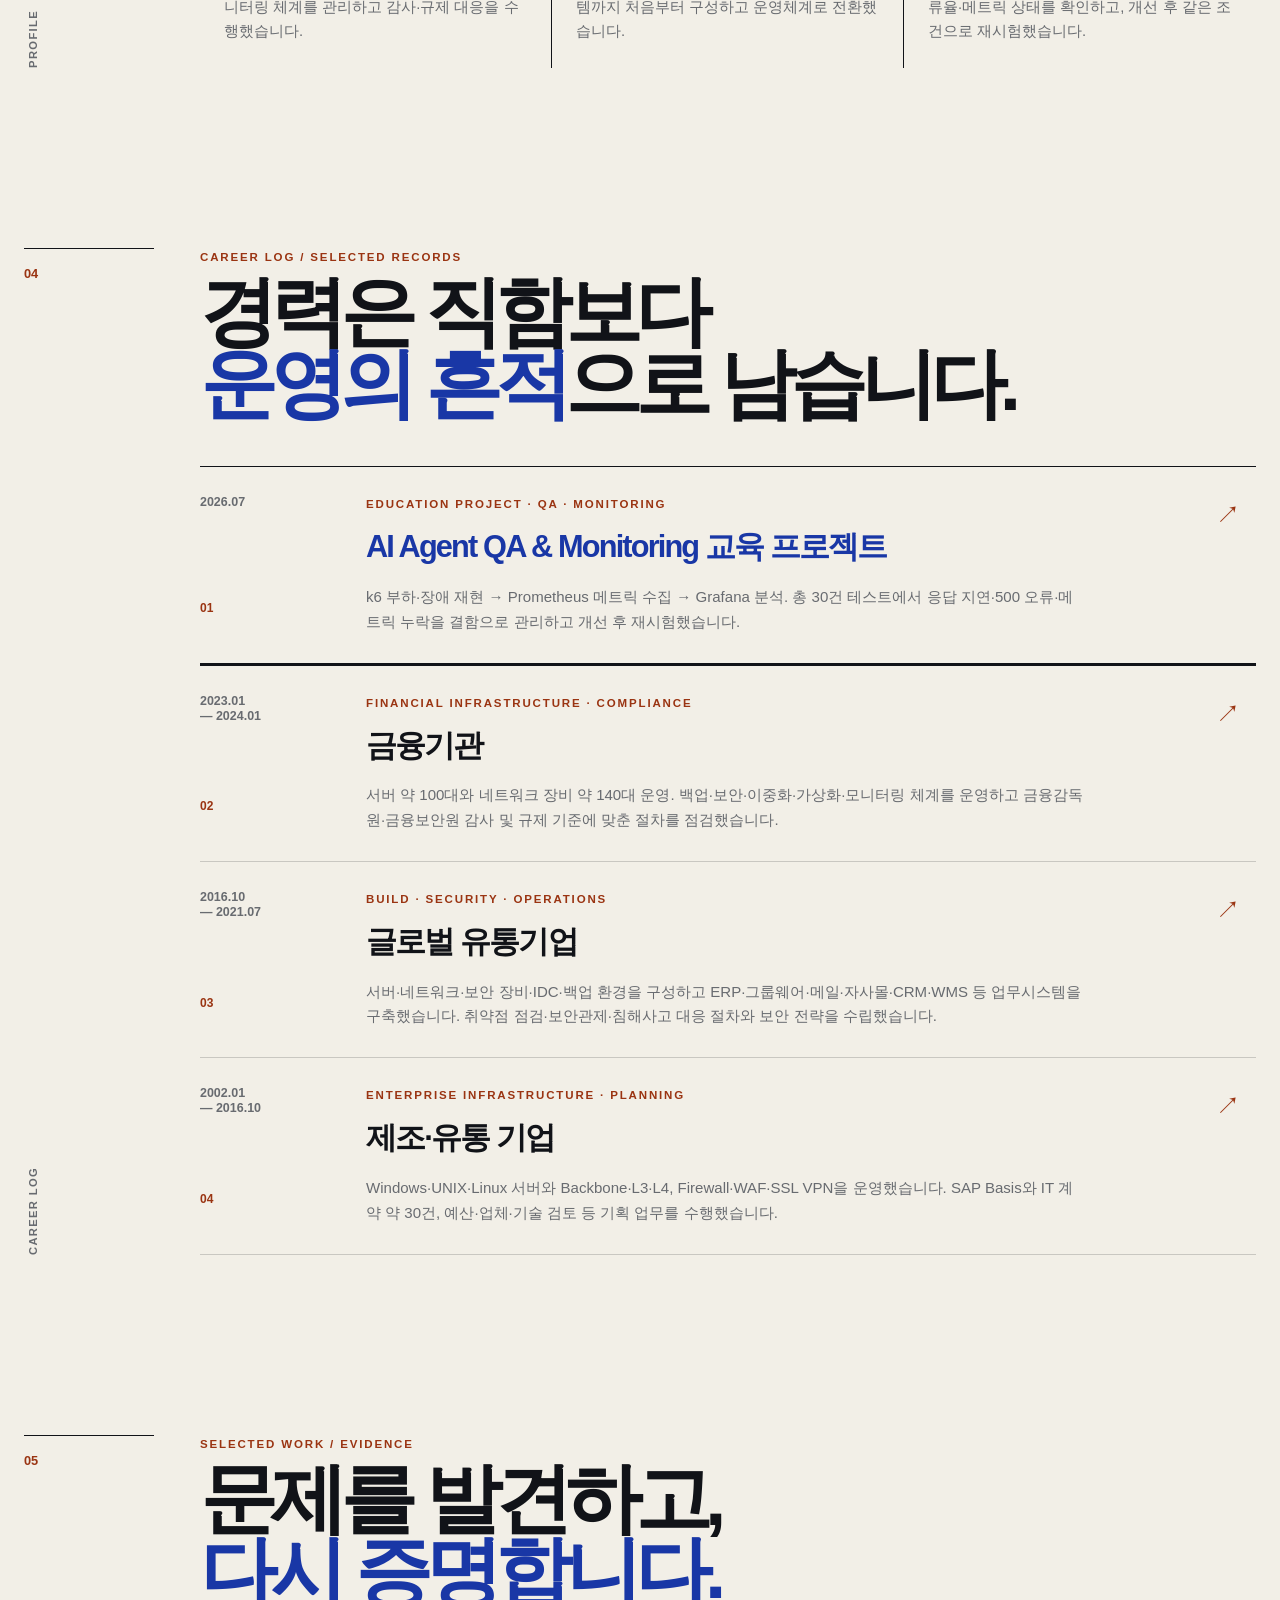
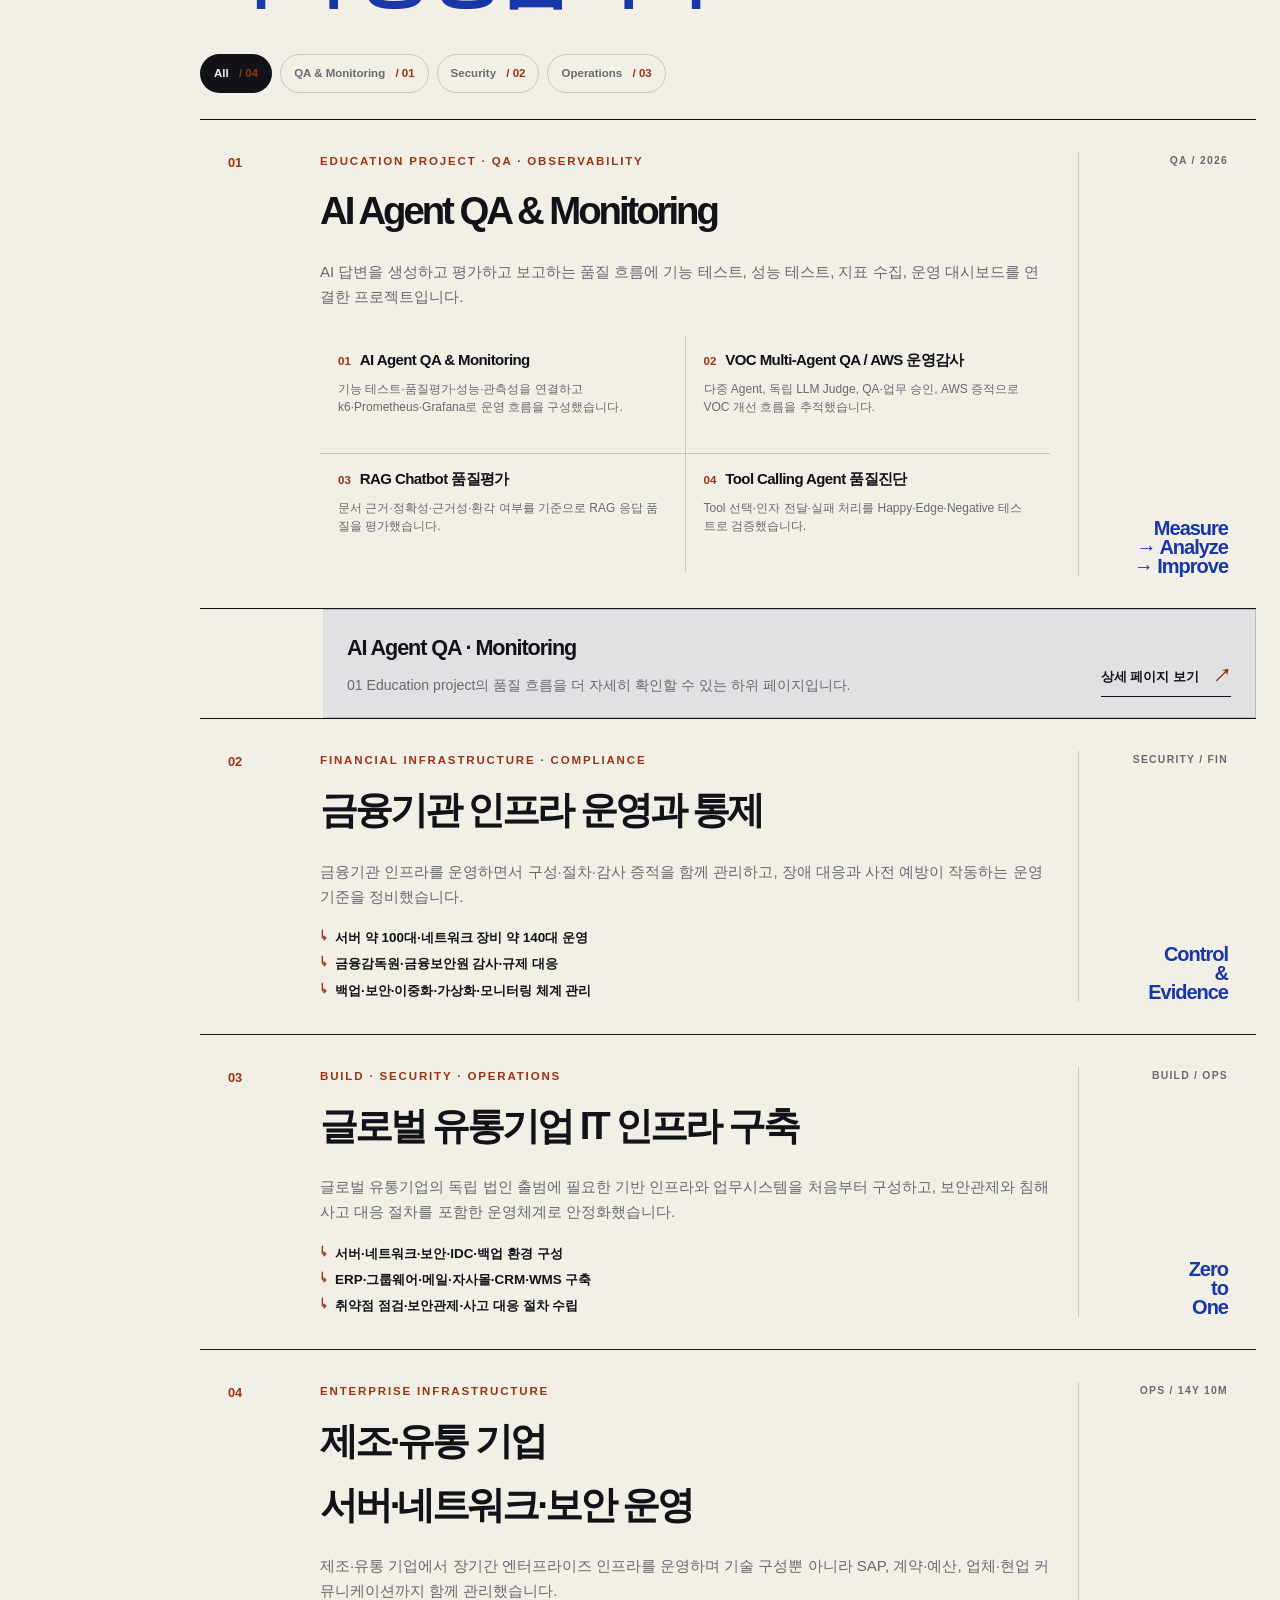
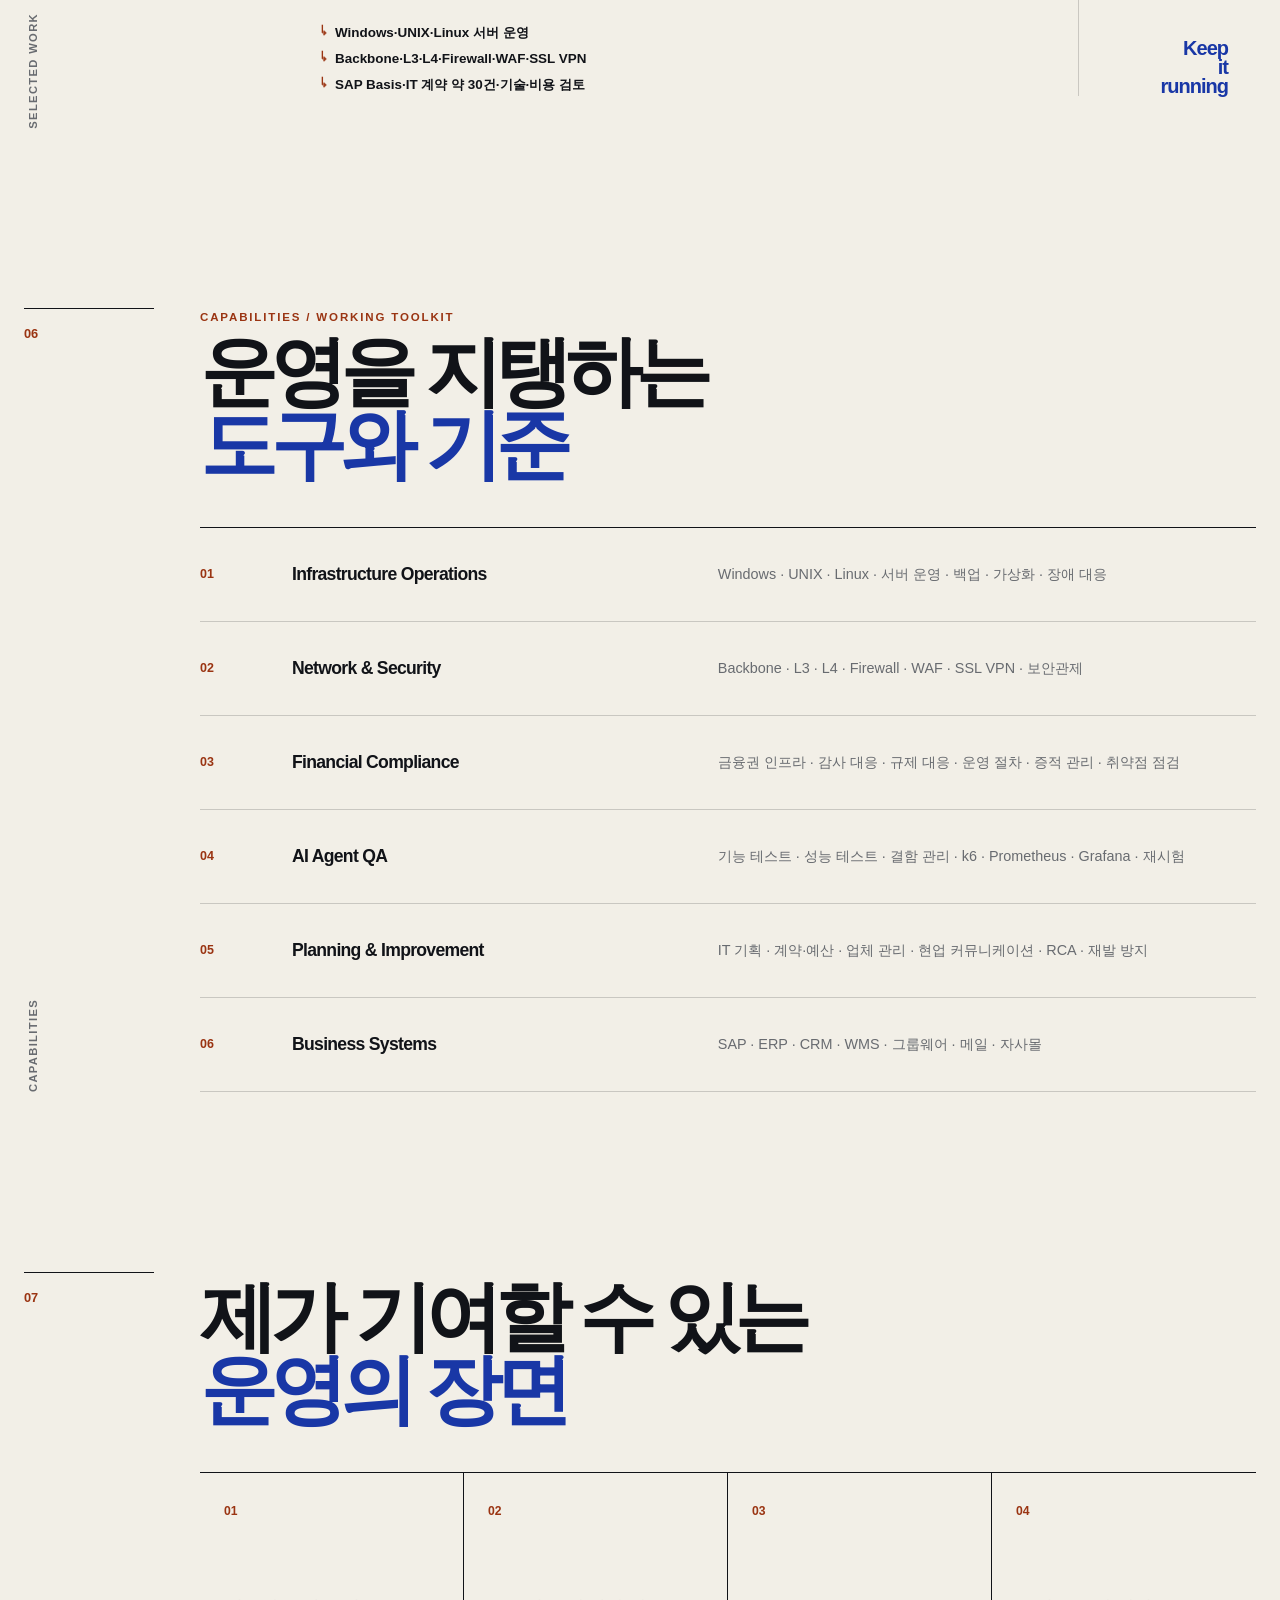
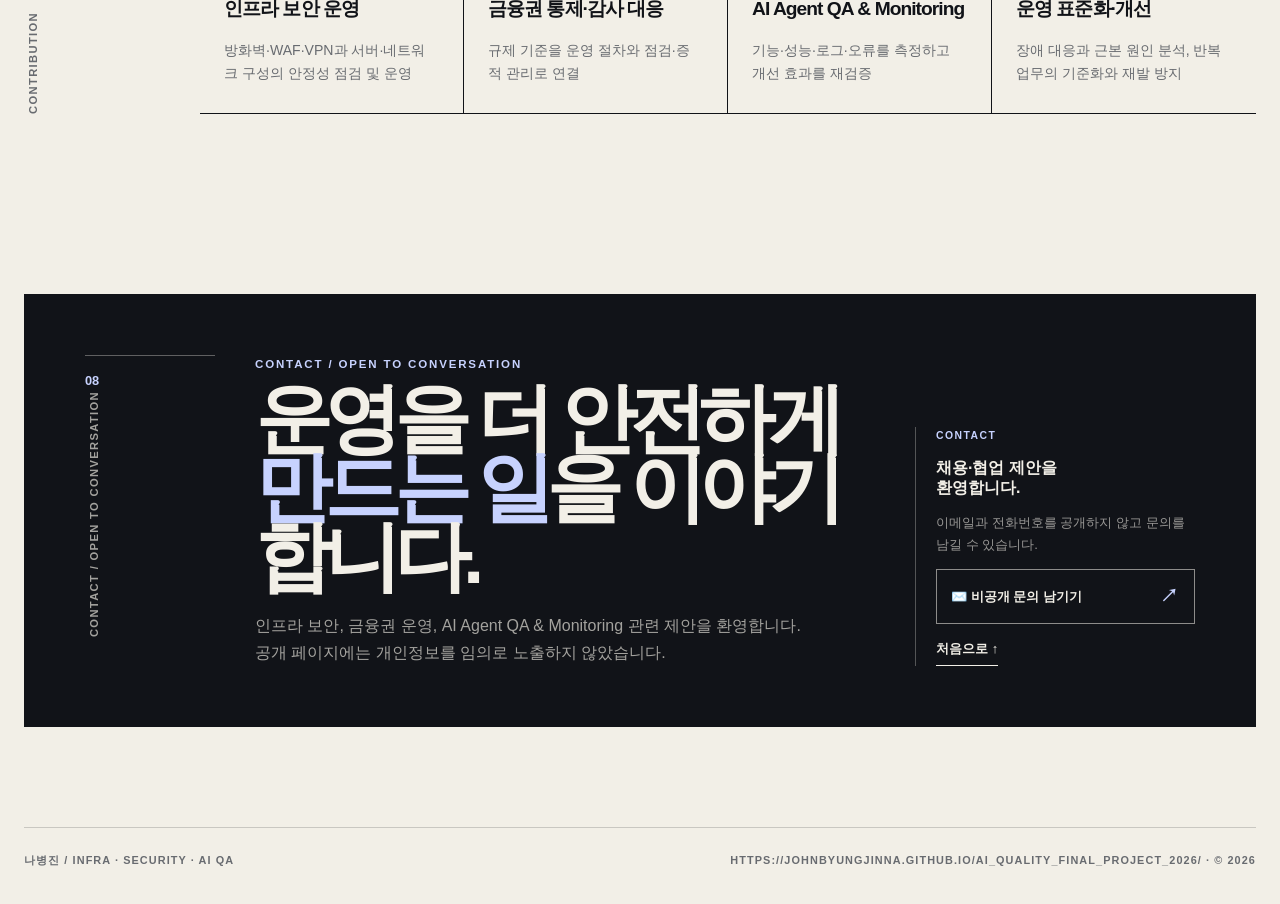
==== commit c7301ad5: "Update career date ranges" ====
--- a/docs/index.html
+++ b/docs/index.html
@@ -117,12 +117,12 @@
               <span class="row-arrow">↗</span>
             </article>
             <article class="career-row">
-              <div class="career-row__meta"><span>근무기간</span><b>03</b></div>
+              <div class="career-row__meta"><span>2016.10<br />— 2021.07</span><b>03</b></div>
               <div class="career-row__body"><p class="row-label">Build · Security · Operations</p><h3>글로벌 유통기업</h3><p>서버·네트워크·보안 장비·IDC·백업 환경을 구성하고 ERP·그룹웨어·메일·자사몰·CRM·WMS 등 업무시스템을 구축했습니다. 취약점 점검·보안관제·침해사고 대응 절차와 보안 전략을 수립했습니다.</p></div>
               <span class="row-arrow">↗</span>
             </article>
             <article class="career-row">
-              <div class="career-row__meta"><span>14년<br />10개월</span><b>04</b></div>
+              <div class="career-row__meta"><span>2002.01<br />— 2016.10</span><b>04</b></div>
               <div class="career-row__body"><p class="row-label">Enterprise infrastructure · Planning</p><h3>제조·유통 기업</h3><p>Windows·UNIX·Linux 서버와 Backbone·L3·L4, Firewall·WAF·SSL VPN을 운영했습니다. SAP Basis와 IT 계약 약 30건, 예산·업체·기술 검토 등 기획 업무를 수행했습니다.</p></div>
               <span class="row-arrow">↗</span>
             </article>
--- a/docs/styles.css
+++ b/docs/styles.css
@@ -138,6 +138,7 @@
 .section-rail p { margin: 0; font-size: 0.7rem; font-weight: 800; letter-spacing: 0.12em; text-transform: uppercase; writing-mode: vertical-rl; transform: rotate(180deg); }
 .section-heading { margin-bottom: 46px; }
 .section-heading h2 { max-width: 820px; margin: 8px 0 0; font-size: clamp(3rem, 6vw, 6rem); font-weight: 900; line-height: 0.95; letter-spacing: -0.09em; }
+.profile-block .section-heading h2 { max-width: none; font-size: clamp(3rem, 5vw, 5rem); }
 .section-heading p:not(.overline) { max-width: 450px; margin: 0; color: var(--muted); }
 .section-heading--split { display: grid; grid-template-columns: 1.3fr 0.7fr; gap: 70px; align-items: end; }
 .section-heading--split p { padding-bottom: 6px; }
@@ -232,7 +233,8 @@
 
 @media (max-width: 980px) {
   .site-header { grid-template-columns: 1fr auto; }
-  .site-nav { display: none; }
+  .site-nav { display: flex; grid-column: 1 / -1; grid-row: 2; justify-content: flex-start; width: 100%; gap: 18px; border-top: 1px solid var(--line); padding-top: 10px; }
+  .theme-toggle { grid-column: 2; grid-row: 1; }
   .hero { grid-template-columns: 1fr; gap: 40px; min-height: auto; padding-top: 100px; }
   .hero__visual { min-height: 420px; }
   .hero__code-line { position: static; justify-content: flex-start; flex-wrap: wrap; margin-top: 22px; }
